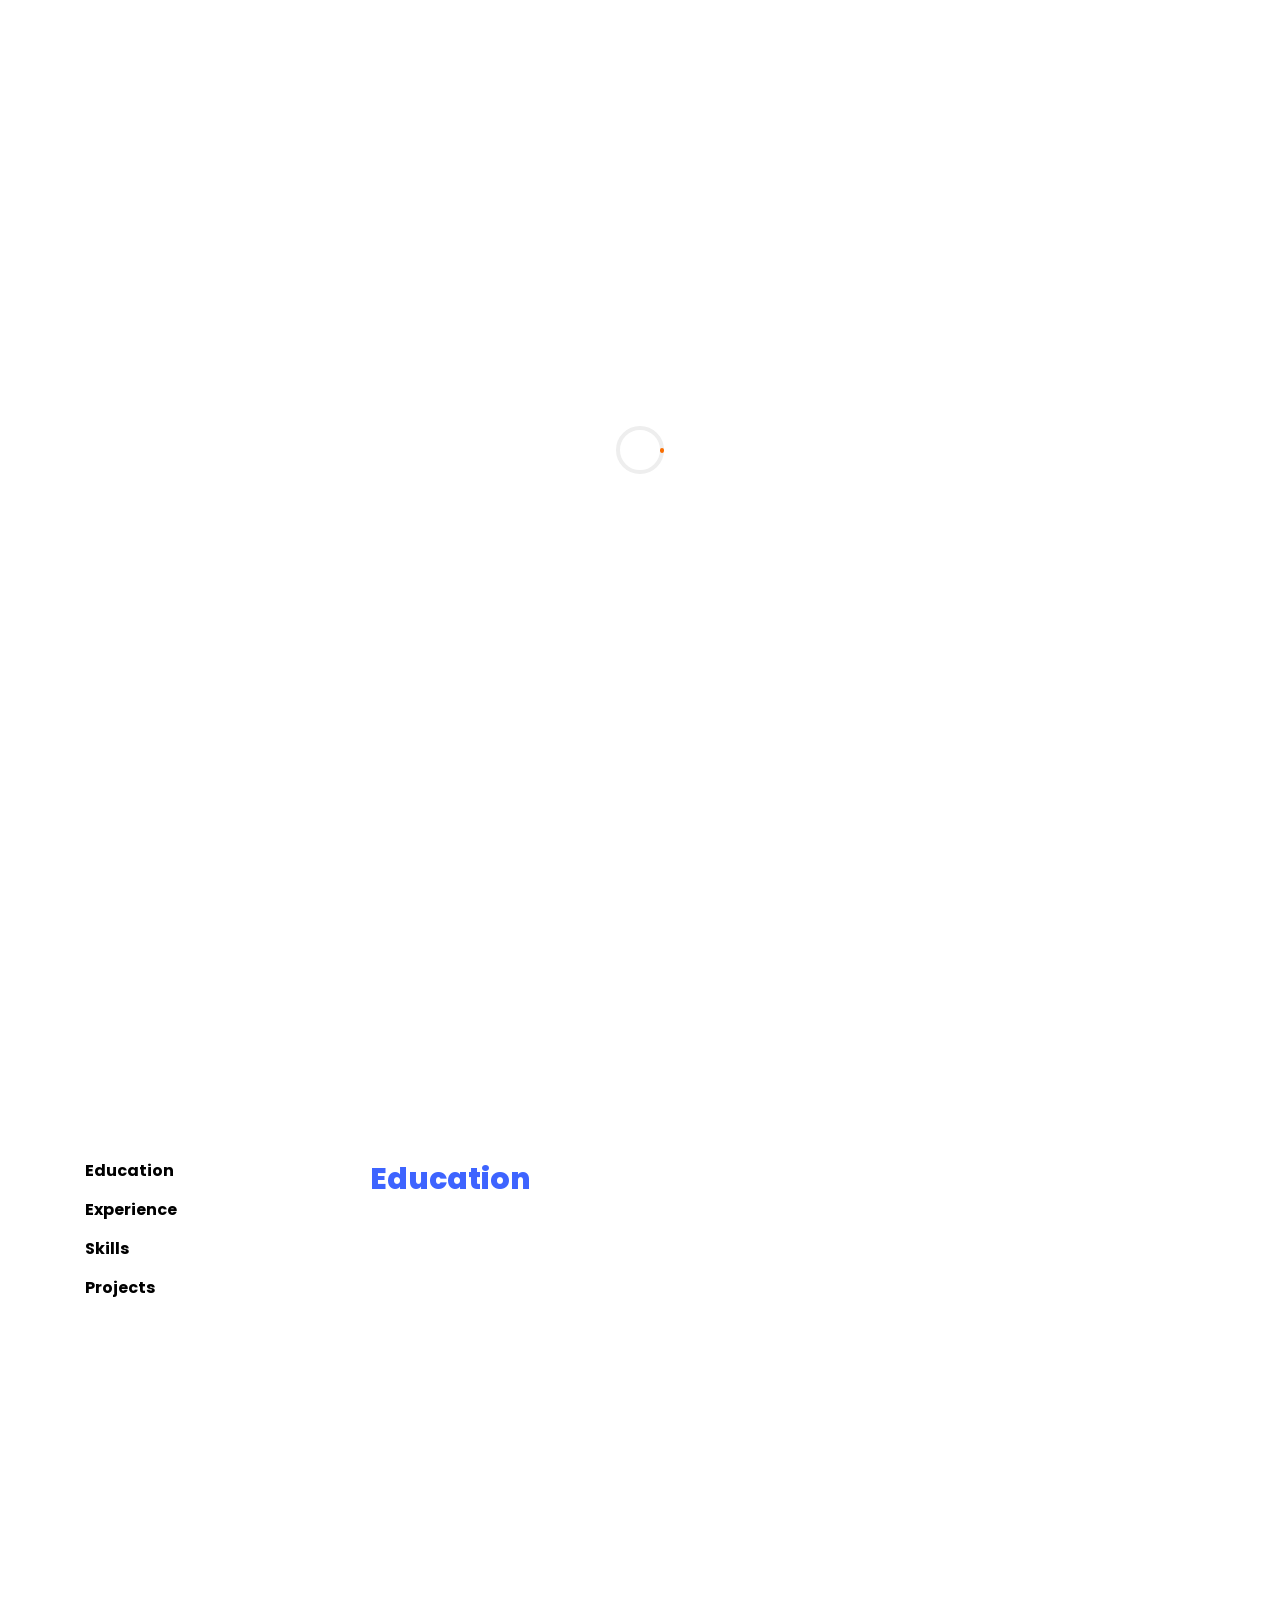
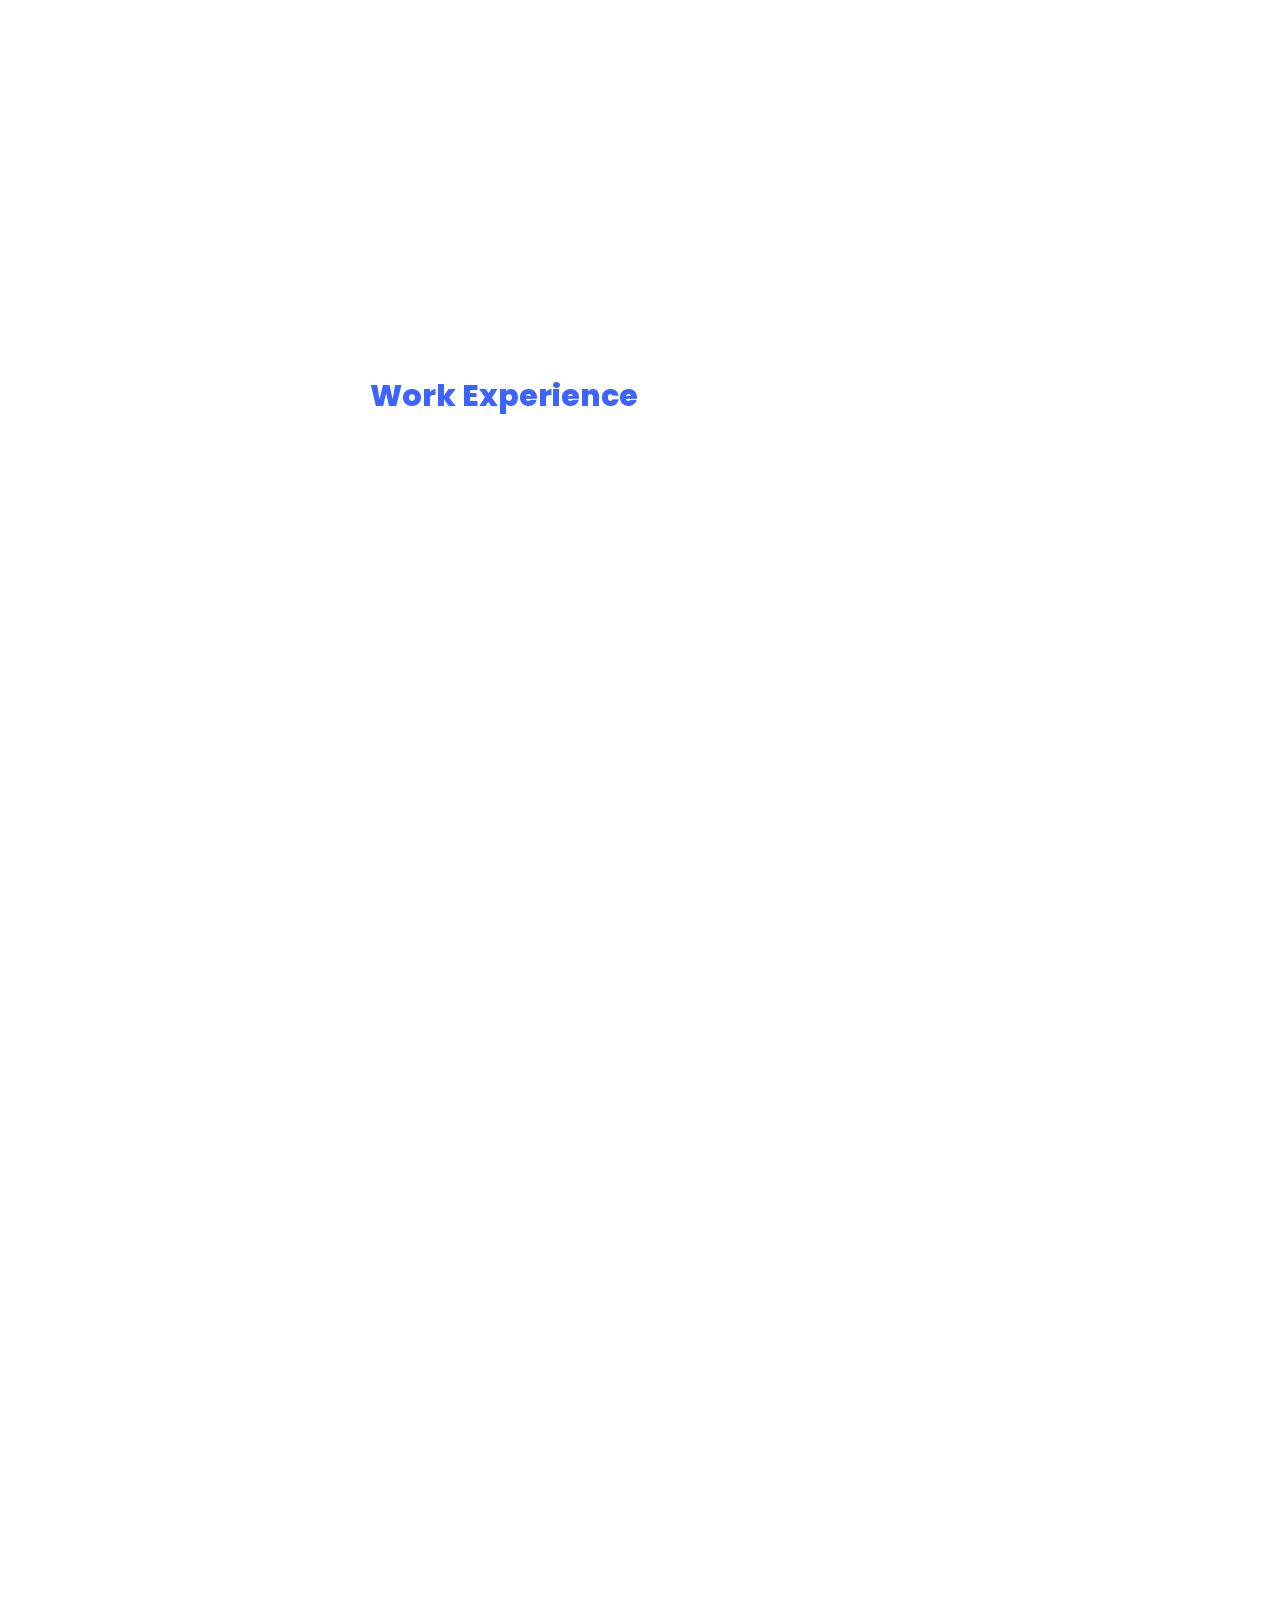
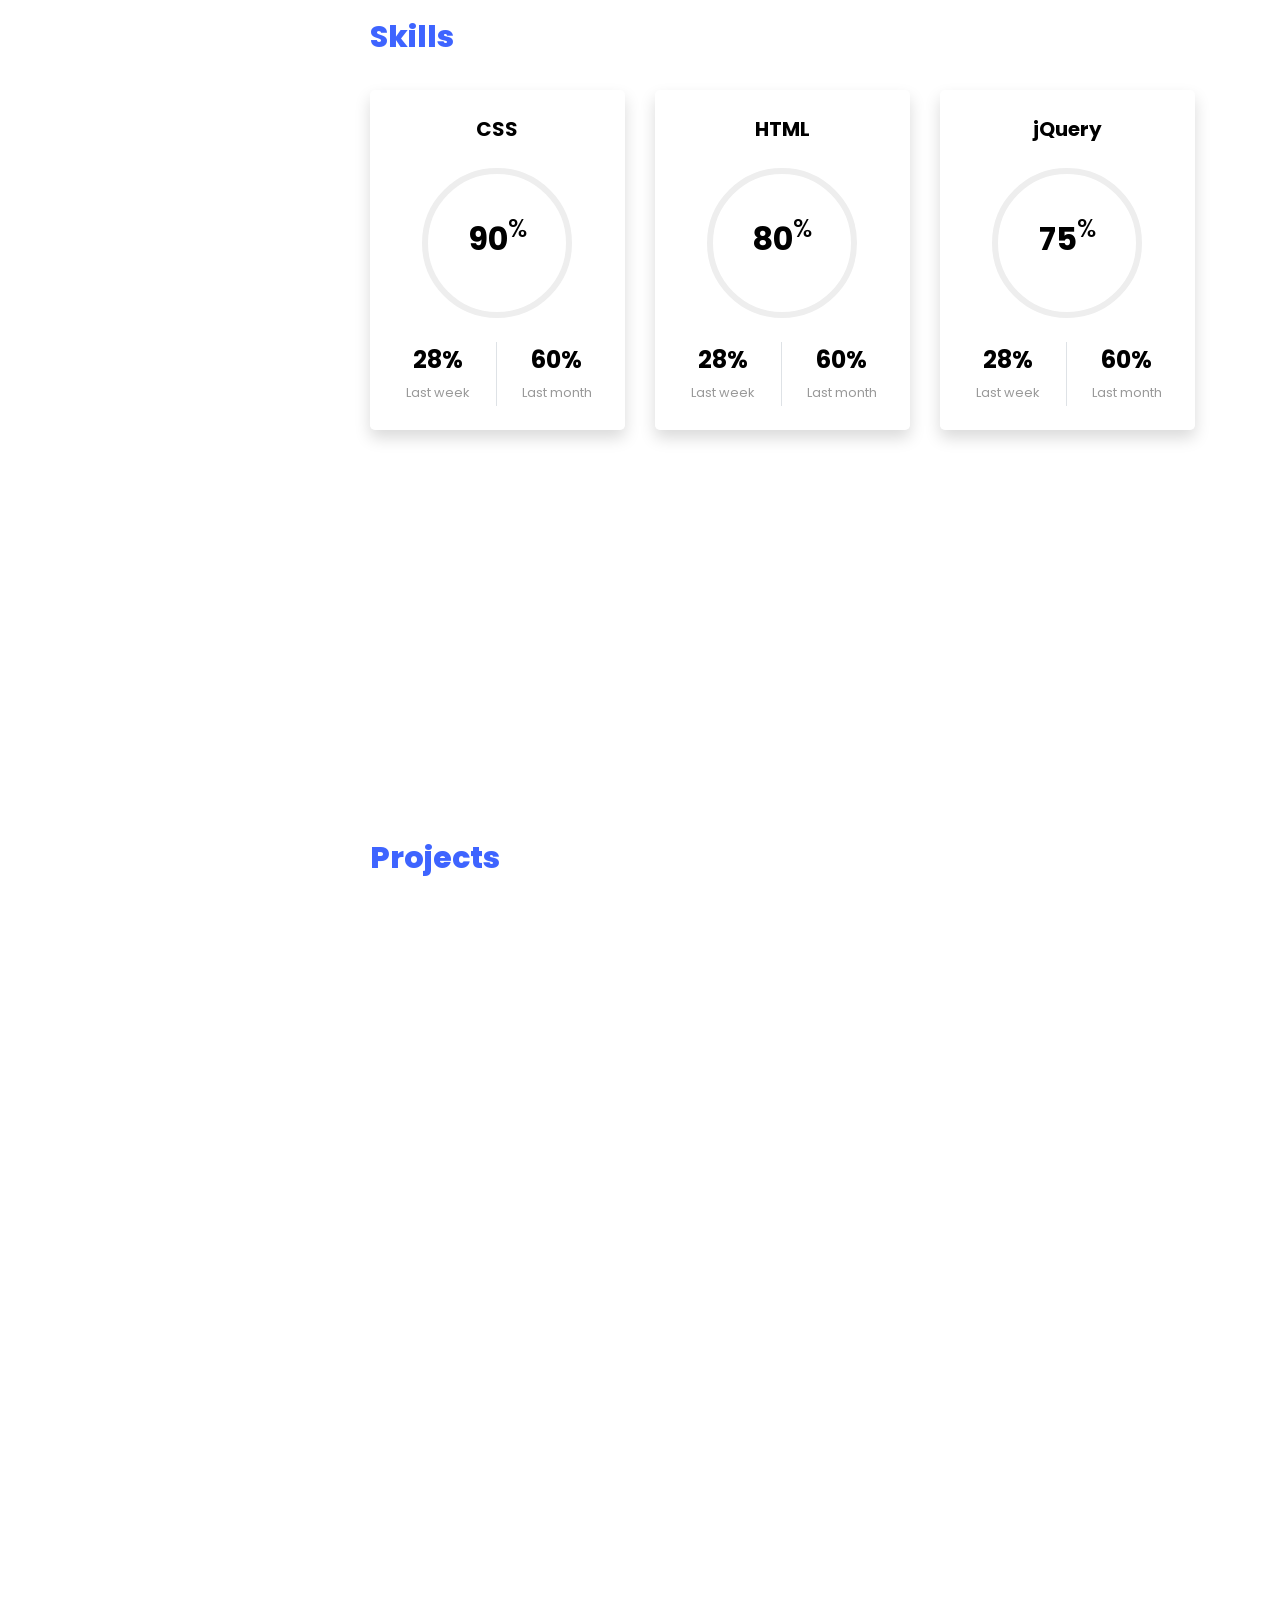
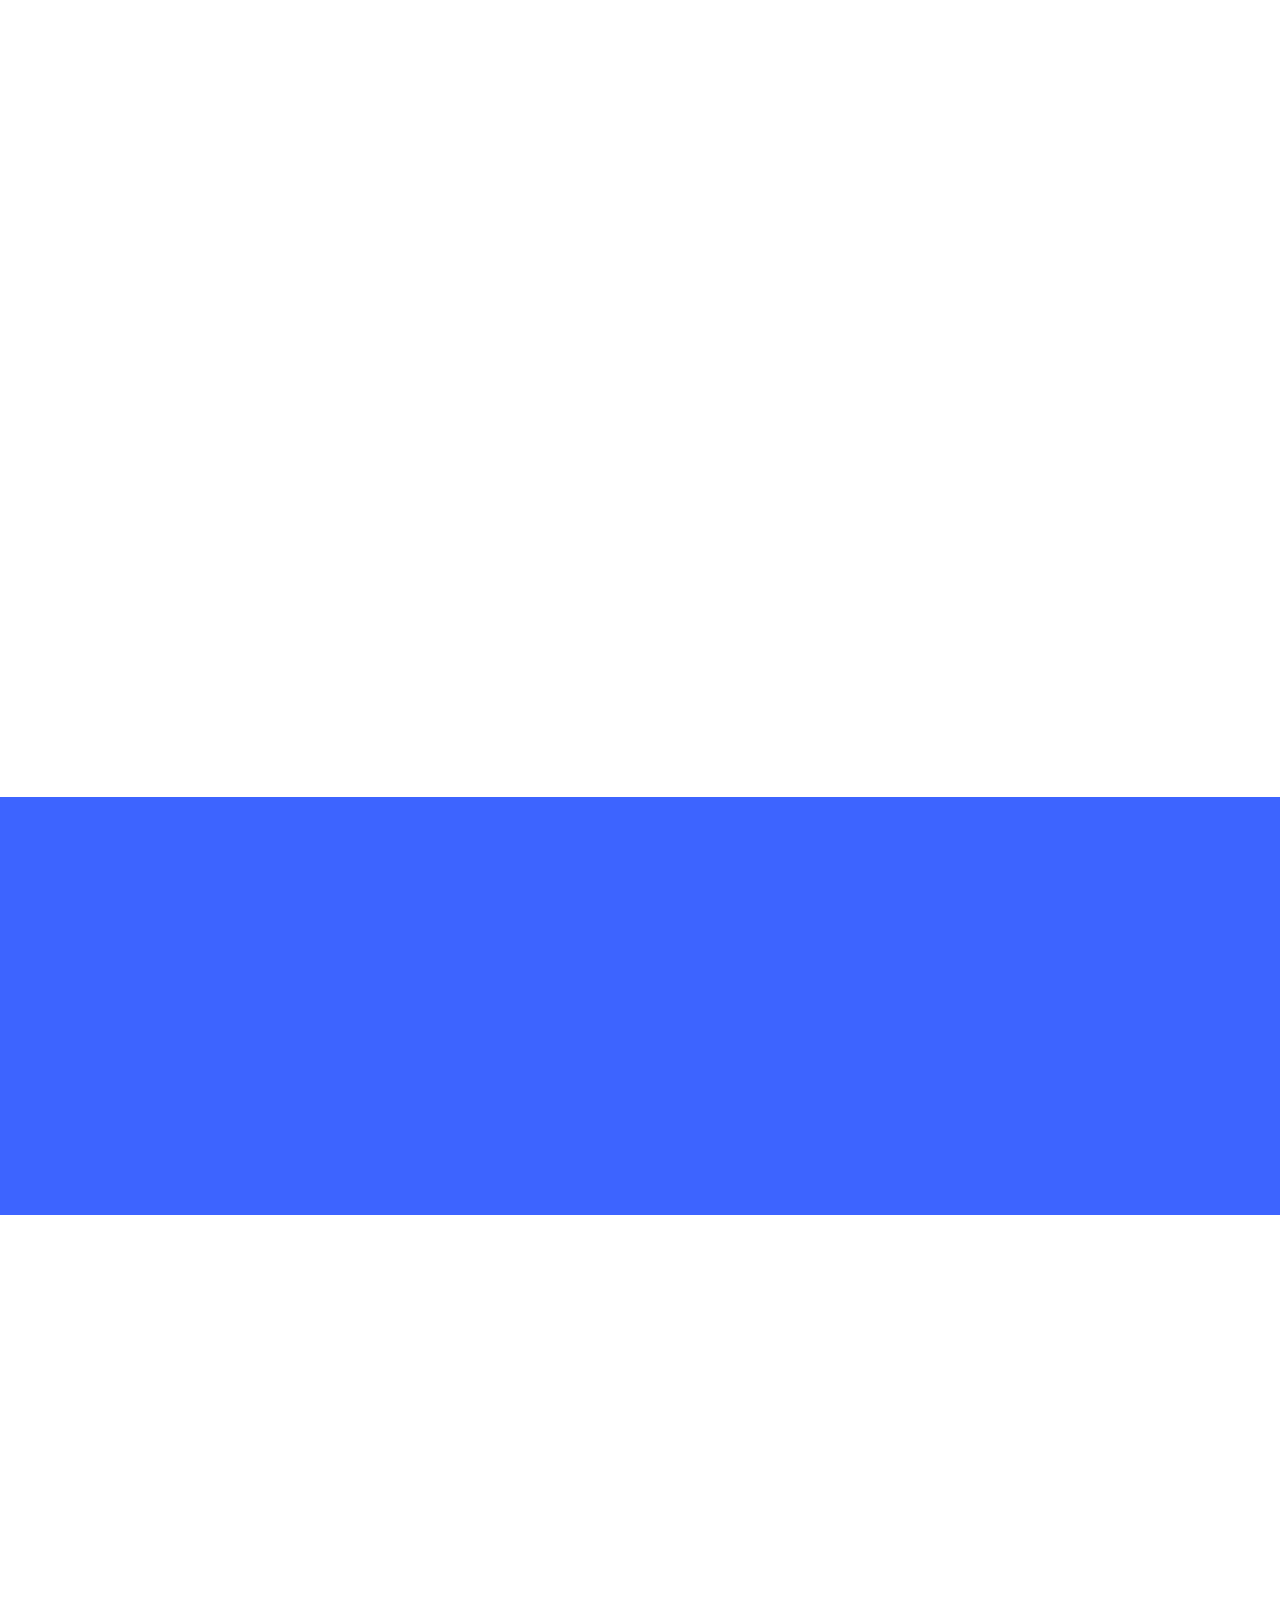
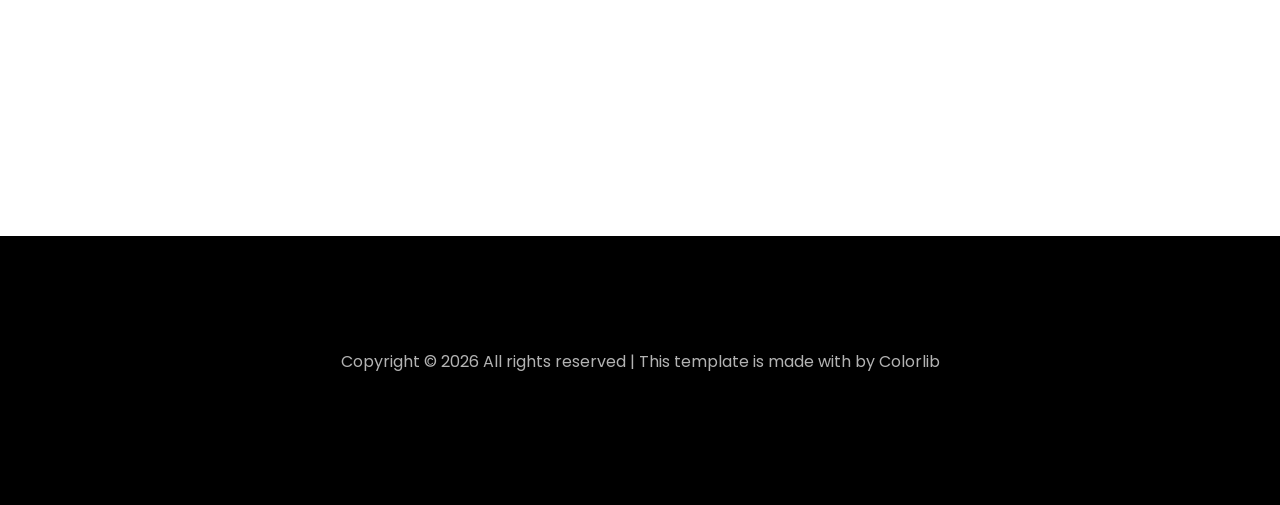
==== index.html @ f136958c "start" ====
<!DOCTYPE html>
<html lang="en">

<head>
	<title>프론트엔드 개발자 구민정</title>
	<meta charset="utf-8">
	<meta name="viewport" content="width=device-width, initial-scale=1, shrink-to-fit=no">

	<link href="https://fonts.googleapis.com/css?family=Poppins:100,200,300,400,500,600,700,800,900" rel="stylesheet">

	<link rel="stylesheet" href="css/open-iconic-bootstrap.min.css">
	<link rel="stylesheet" href="css/animate.css">

	<link rel="stylesheet" href="css/owl.carousel.min.css">
	<link rel="stylesheet" href="css/owl.theme.default.min.css">
	<link rel="stylesheet" href="css/magnific-popup.css">

	<link rel="stylesheet" href="css/aos.css">

	<link rel="stylesheet" href="css/ionicons.min.css">

	<link rel="stylesheet" href="css/flaticon.css">
	<link rel="stylesheet" href="css/icomoon.css">
	<link rel="stylesheet" href="css/style.css">
</head>

<body data-spy="scroll" data-target=".site-navbar-target" data-offset="300">


	<nav class="navbar navbar-expand-lg navbar-dark ftco_navbar ftco-navbar-light site-navbar-target" id="ftco-navbar">
		<div class="container">
			<a class="navbar-brand" href="index.html"><span>K</span>ooMinJeong</a>
			<button class="navbar-toggler js-fh5co-nav-toggle fh5co-nav-toggle" type="button" data-toggle="collapse"
				data-target="#ftco-nav" aria-controls="ftco-nav" aria-expanded="false" aria-label="Toggle navigation">
				<span class="oi oi-menu"></span> Menu
			</button>

			<div class="collapse navbar-collapse" id="ftco-nav">
				<ul class="navbar-nav nav ml-auto">
					<li class="nav-item"><a href="#home-section" class="nav-link"><span>Home</span></a></li>
					<li class="nav-item"><a href="#about-section" class="nav-link"><span>About</span></a></li>
					<li class="nav-item"><a href="#education-section" class="nav-link"><span>Education</span></a></li>
					<li class="nav-item"><a href="#projects-section" class="nav-link"><span>Projects</span></a></li>
					<li class="nav-item"><a href="#side-projects-section" class="nav-link"><span>Side
								Projects</span></a>
					</li>
					<li class="nav-item"><a href="#blog-section" class="nav-link"><span>My Blog</span></a></li>
					<li class="nav-item"><a href="#contact-section" class="nav-link"><span>Contact</span></a></li>
				</ul>
			</div>
		</div>
	</nav>
	<section class="hero-wrap js-fullheight">
		<div class="overlay"></div>
		<div class="container">
			<div class="row no-gutters slider-text js-fullheight justify-content-center align-items-center">
				<div class="col-lg-8 col-md-6 ftco-animate d-flex align-items-center">
					<div class="text text-center">
						<span class="subheading">Hey! I am</span>
						<h1>구민정</h1>
						<h2>I'm a
							<span class="txt-rotate" data-period="500"
								data-rotate='[  "풀스택 개발자", "스타트업 개발자", "6년차"]'></span>
						</h2>
					</div>
				</div>
			</div>
		</div>
		</div>
		<div class="mouse">
			<a href="#" class="mouse-icon">
				<div class="mouse-wheel"><span class="ion-ios-arrow-round-down"></span></div>
			</a>
		</div>
	</section>

	<section class="ftco-about img ftco-section ftco-no-pt ftco-no-pb" id="about-section">
		<div class="container">
			<div class="row d-flex no-gutters">
				<div class="col-md-6 col-lg-6 d-flex">
					<div class="img-about img d-flex align-items-stretch">
						<div class="overlay"></div>
						<div class="img d-flex align-self-stretch align-items-center"
							style="background-image:url(images/about.jpg);">
						</div>
					</div>
				</div>
				<div class="col-md-6 col-lg-6 pl-md-5 py-5">
					<div class="row justify-content-start pb-3">
						<div class="col-md-12 heading-section ftco-animate">
							<h1 class="big">About</h1>
							<h2 class="mb-4">About Me</h2>
							<p>커피와 노트북만 있다면, 언제 어디서나 즐겁게 일하는 6년차 개발자 정쿠입니다. </p>
							<ul class="about-info mt-4 px-md-0 px-2">
								<li class="d-flex"><span>Name:</span> <span>구민정</span></li>
								<li class="d-flex"><span>Address:</span> <span>성남시 분당구 정자동</span></li>
								<li class="d-flex"><span>Email:</span> <span>cookie00421@gmail.com</span></li>
								<li class="d-flex"><span>Phone: </span> <span>+82-10-1234-5678</span></li>
							</ul>
						</div>
					</div>
					<div class="counter-wrap ftco-animate d-flex mt-md-3">
						<div class="text">
							<p class="mb-4">
								<span class="number" data-number="24">0</span>
								<span>Project complete</span>
							</p>
							<p><a target="_blank"
									href="https://drive.google.com/file/d/1uJg0Yun35HWc4YsEKfEX5L6Uyik5MPl_/view?usp=sharing"
									class="btn btn-primary py-3 px-3">이력서 다운받기</a></p>
						</div>
					</div>
				</div>
			</div>
		</div>
	</section>

	<section class="ftco-section ftco-no-pb ftco-counter img" id="section-counter">
		<div class="container-fluid px-md-5">
			<div class="row d-md-flex align-items-center">
				<div class="col-md d-flex justify-content-center counter-wrap ftco-animate">
					<div class="block-18 shadow">
						<div class="text">
							<strong class="number" data-number="365">0</strong>
							<span>코딩한 일수</span>
						</div>
					</div>
				</div>
				<div class="col-md d-flex justify-content-center counter-wrap ftco-animate">
					<div class="block-18 shadow">
						<div class="text">
							<strong class="number" data-number="100">0</strong>
							<span>Complete Projects</span>
						</div>
					</div>
				</div>
				<div class="col-md d-flex justify-content-center counter-wrap ftco-animate">
					<div class="block-18 shadow">
						<div class="text">
							<strong class="number" data-number="100">0</strong>
							<span>Happy Customers</span>
						</div>
					</div>
				</div>
				<div class="col-md d-flex justify-content-center counter-wrap ftco-animate">
					<div class="block-18 shadow">
						<div class="text">
							<strong class="number" data-number="50">0</strong>
							<span>Cups of coffee</span>
						</div>
					</div>
				</div>
			</div>
		</div>
	</section>


	<section class="ftco-section ftco-no-pb goto-here" id="resume-section">
		<div class="container">
			<div class="row">
				<div class="col-md-3">
					<nav id="navi">
						<ul>
							<li><a href="#page-1">Education</a></li>
							<li><a href="#page-2">Experience</a></li>
							<li><a href="#page-3">Skills</a></li>
							<li><a href="#page-4">Projects</a></li>
						</ul>
					</nav>
				</div>
				<div class="col-md-9" id="education-section">
					<div id="page-1" class="page one">
						<h2 class="heading">Education</h2>
						<div class="resume-wrap d-flex ftco-animate">
							<div class="icon d-flex align-items-center justify-content-center">
								<span class="flaticon-ideas"></span>
							</div>
							<div class="text pl-3">
								<span class="date">2010-2015</span>
								<h2>컴퓨터 공학 & 전자 공학 복수 전공</h2>
								<span class="position">Handong Global Univercity</span>
								<p>전산 동아리 활동과 기숙사 생활을 통해, 함께 일하는 밥을 배웠습니다. Computer Science 기초 지식을 4년간 탄탄히 쌓아 빠르고 올바른
									방향으로 성장할 수 있는 개발자가 되었습니다. </p>
							</div>
						</div>
						<div class="resume-wrap d-flex ftco-animate">
							<div class="icon d-flex align-items-center justify-content-center">
								<span class="flaticon-ideas"></span>
							</div>
							<div class="text pl-3">
								<span class="date">2014-2015</span>
								<h2>Computer Processing Systems/Computer Software</h2>
								<span class="position">Cambridge University</span>
								<p>A small river named Duden flows by their place and supplies it with the necessary
									regelialia. It is a paradisematic country, in which roasted parts of sentences fly
									into your mouth.</p>
							</div>
						</div>
						<div class="resume-wrap d-flex ftco-animate">
							<div class="icon d-flex align-items-center justify-content-center">
								<span class="flaticon-ideas"></span>
							</div>
							<div class="text pl-3">
								<span class="date">2014-2015</span>
								<h2>Diploma in Computer</h2>
								<span class="position">Cambridge University</span>
								<p>A small river named Duden flows by their place and supplies it with the necessary
									regelialia. It is a paradisematic country, in which roasted parts of sentences fly
									into your mouth.</p>
							</div>
						</div>
					</div>

					<div id="page-2" class="page two">
						<h2 class="heading">Work Experience</h2>
						<div class="resume-wrap d-flex ftco-animate">
							<div class="icon d-flex align-items-center justify-content-center">
								<span class="flaticon-ideas"></span>
							</div>
							<div class="text pl-3">
								<span class="date">2019.09-2021.04(1년 8개월)</span>
								<h2>Full Stack Developer</h2>
								<span class="position">주식회사 더라피스</span>
								<p>동남아 스파 예약 서비스 Web 개발, 온라인 요가 수업 예약/결제 서비스 개발<br /></p>
								<b class="text-primary">기술 스택</b>
								<p>ReactJS, Next.js,Typescript, Styled-components, AWS S3 static hosting</p>
								<b class="text-primary">주요 업무 </b>
								<div>
									<div> - React + typescript 기반 웹 서비스 개발/운영</div>
									<div> - 디자인 시스템 도입을 위한 UI 컴포넌트 관리용 storybook 도입</div>
									<div> - SEO를 위한 Next.js 도입</div>
									<div> - Serverless 환경을 위한 s3 기반의 static hosting 구축</div>
								</div>
								</p>
							</div>

						</div>
						<div class="resume-wrap d-flex ftco-animate">
							<div class="icon d-flex align-items-center justify-content-center">
								<span class="flaticon-ideas"></span>
							</div>
							<div class="text pl-3">
								<span class="date">2014-2015</span>
								<h2>Web Designer</h2>
								<span class="position">Cambridge University</span>
								<p>A small river named Duden flows by their place and supplies it with the necessary
									regelialia. It is a paradisematic country, in which roasted parts of sentences
									fly
									into your mouth.</p>
							</div>
						</div>
						<div class="resume-wrap d-flex ftco-animate">
							<div class="icon d-flex align-items-center justify-content-center">
								<span class="flaticon-ideas"></span>
							</div>
							<div class="text pl-3">
								<span class="date">2014-2015</span>
								<h2>Web Marketing</h2>
								<span class="position">Cambridge University</span>
								<p>A small river named Duden flows by their place and supplies it with the necessary
									regelialia. It is a paradisematic country, in which roasted parts of sentences
									fly
									into your mouth.</p>
							</div>
						</div>
						<div class="resume-wrap d-flex ftco-animate">
							<div class="icon d-flex align-items-center justify-content-center">
								<span class="flaticon-ideas"></span>
							</div>
							<div class="text pl-3">
								<span class="date">2014-2015</span>
								<h2>Art &amp; Creative Director</h2>
								<span class="position">Side Tech</span>
								<p>A small river named Duden flows by their place and supplies it with the necessary
									regelialia. It is a paradisematic country, in which roasted parts of sentences
									fly
									into your mouth.</p>
							</div>
						</div>
					</div>
					<div id="page-3" class="page three">
						<h2 class="heading">Skills</h2>
						<div class="row progress-circle mb-5">
							<div class="col-lg-4 mb-4">
								<div class="bg-white rounded-lg shadow p-4">
									<h2 class="h5 font-weight-bold text-center mb-4">CSS</h2>

									<!-- Progress bar 1 -->
									<div class="progress mx-auto" data-value='90'>
										<span class="progress-left">
											<span class="progress-bar border-primary"></span>
										</span>
										<span class="progress-right">
											<span class="progress-bar border-primary"></span>
										</span>
										<div
											class="progress-value w-100 h-100 rounded-circle d-flex align-items-center justify-content-center">
											<div class="h2 font-weight-bold">90<sup class="small">%</sup></div>
										</div>
									</div>
									<!-- END -->

									<!-- Demo info -->
									<div class="row text-center mt-4">
										<div class="col-6 border-right">
											<div class="h4 font-weight-bold mb-0">28%</div><span
												class="small text-gray">Last week</span>
										</div>
										<div class="col-6">
											<div class="h4 font-weight-bold mb-0">60%</div><span
												class="small text-gray">Last month</span>
										</div>
									</div>
									<!-- END -->
								</div>
							</div>

							<div class="col-lg-4 mb-4">
								<div class="bg-white rounded-lg shadow p-4">
									<h2 class="h5 font-weight-bold text-center mb-4">HTML</h2>

									<!-- Progress bar 1 -->
									<div class="progress mx-auto" data-value='80'>
										<span class="progress-left">
											<span class="progress-bar border-primary"></span>
										</span>
										<span class="progress-right">
											<span class="progress-bar border-primary"></span>
										</span>
										<div
											class="progress-value w-100 h-100 rounded-circle d-flex align-items-center justify-content-center">
											<div class="h2 font-weight-bold">80<sup class="small">%</sup></div>
										</div>
									</div>
									<!-- END -->

									<!-- Demo info -->
									<div class="row text-center mt-4">
										<div class="col-6 border-right">
											<div class="h4 font-weight-bold mb-0">28%</div><span
												class="small text-gray">Last week</span>
										</div>
										<div class="col-6">
											<div class="h4 font-weight-bold mb-0">60%</div><span
												class="small text-gray">Last month</span>
										</div>
									</div>
									<!-- END -->
								</div>
							</div>

							<div class="col-lg-4 mb-4">
								<div class="bg-white rounded-lg shadow p-4">
									<h2 class="h5 font-weight-bold text-center mb-4">jQuery</h2>

									<!-- Progress bar 1 -->
									<div class="progress mx-auto" data-value='75'>
										<span class="progress-left">
											<span class="progress-bar border-primary"></span>
										</span>
										<span class="progress-right">
											<span class="progress-bar border-primary"></span>
										</span>
										<div
											class="progress-value w-100 h-100 rounded-circle d-flex align-items-center justify-content-center">
											<div class="h2 font-weight-bold">75<sup class="small">%</sup></div>
										</div>
									</div>
									<!-- END -->

									<!-- Demo info -->
									<div class="row text-center mt-4">
										<div class="col-6 border-right">
											<div class="h4 font-weight-bold mb-0">28%</div><span
												class="small text-gray">Last week</span>
										</div>
										<div class="col-6">
											<div class="h4 font-weight-bold mb-0">60%</div><span
												class="small text-gray">Last month</span>
										</div>
									</div>
									<!-- END -->
								</div>
							</div>
						</div>
						<div class="row">
							<div class="col-md-6 animate-box">
								<div class="progress-wrap ftco-animate">
									<h3>React</h3>
									<div class="progress">
										<div class="progress-bar color-1" role="progressbar" aria-valuenow="90"
											aria-valuemin="0" aria-valuemax="100" style="width:90%">
											<span>90%</span>
										</div>
									</div>
								</div>
							</div>
							<div class="col-md-6 animate-box">
								<div class="progress-wrap ftco-animate">
									<h3>jQuery</h3>
									<div class="progress">
										<div class="progress-bar color-2" role="progressbar" aria-valuenow="85"
											aria-valuemin="0" aria-valuemax="100" style="width:85%">
											<span>85%</span>
										</div>
									</div>
								</div>
							</div>
							<div class="col-md-6 animate-box">
								<div class="progress-wrap ftco-animate">
									<h3>HTML5</h3>
									<div class="progress">
										<div class="progress-bar color-3" role="progressbar" aria-valuenow="95"
											aria-valuemin="0" aria-valuemax="100" style="width:95%">
											<span>95%</span>
										</div>
									</div>
								</div>
							</div>
							<div class="col-md-6 animate-box">
								<div class="progress-wrap ftco-animate">
									<h3>CSS3</h3>
									<div class="progress">
										<div class="progress-bar color-4" role="progressbar" aria-valuenow="90"
											aria-valuemin="0" aria-valuemax="100" style="width:90%">
											<span>90%</span>
										</div>
									</div>
								</div>
							</div>
							<div class="col-md-6 animate-box">
								<div class="progress-wrap ftco-animate">
									<h3>WordPress</h3>
									<div class="progress">
										<div class="progress-bar color-5" role="progressbar" aria-valuenow="70"
											aria-valuemin="0" aria-valuemax="100" style="width:70%">
											<span>70%</span>
										</div>
									</div>
								</div>
							</div>
							<div class="col-md-6 animate-box">
								<div class="progress-wrap ftco-animate">
									<h3>SEO</h3>
									<div class="progress">
										<div class="progress-bar color-6" role="progressbar" aria-valuenow="80"
											aria-valuemin="0" aria-valuemax="100" style="width:80%">
											<span>80%</span>
										</div>
									</div>
								</div>
							</div>
						</div>
					</div>
					<div id="page-4" class="page four">
						<h2 id="projects-section" class="heading">Projects</h2>
						<div class="resume-wrap d-flex ftco-animate">
							<div class="icon d-flex align-items-center justify-content-center">
								<span class="flaticon-ideas"></span>
							</div>
							<div class="text pl-3">
								<span class="date">2019.09-2020.08</span>
								<div class="d-flex">
									<h2>웰리스 여행 상품 예약 플랫폼 개발</h2>
									<div>&nbsp;<a class="btn btn-outline-secondary" target="_blank"
											class="btn btn-outline-secondary"
											href="https://github.com/congchu/portfolio-template-2">Github</a>&nbsp;<a
											class="btn btn-outline-secondary" target="_blank"
											href="/images/project_1_screenshot.png">스크린샷</a>&nbsp;<a
											class="btn btn-outline-secondary" target="_blank"
											href="https://www.wellytravel.com/">Link</a>
									</div>
								</div>
								<span class="position">주식회사 더라피스</span>
								<div> <b class="text-dark">기술 스택 : </b>React, Typescript, Next.js, Styled-Component,
									MobX
								</div>
								<div> <b class="text-dark">주요 기능 : </b> 회원 관리 및 SNS 로그인, 상품 리스트 확인, 상품 상세 정보
									확인, 예약 관리, 결제 </div>
								<p> React </p>
							</div>
						</div>
						<div class="resume-wrap d-flex ftco-animate">
							<div class="icon d-flex align-items-center justify-content-center">
								<span class="flaticon-ideas"></span>
							</div>
							<div class="text pl-3">
								<span class="date">2014-2015</span>
								<h2>Top 5 LeaderShip Exellence Winner</h2>
								<span class="position">Cambridge University</span>
								<p>A small river named Duden flows by their place and supplies it with the necessary
									regelialia. It is a paradisematic country, in which roasted parts of sentences
									fly
									into your mouth.</p>
							</div>
						</div>
						<div class="resume-wrap d-flex ftco-animate">
							<div class="icon d-flex align-items-center justify-content-center">
								<span class="flaticon-ideas"></span>
							</div>
							<div class="text pl-3">
								<span class="date">2014-2015</span>
								<h2>Top 4 Web Tester</h2>
								<span class="position">Cambridge University</span>
								<p>A small river named Duden flows by their place and supplies it with the necessary
									regelialia. It is a paradisematic country, in which roasted parts of sentences
									fly
									into your mouth.</p>
							</div>
						</div>
						<div class="resume-wrap d-flex ftco-animate">
							<div class="icon d-flex align-items-center justify-content-center">
								<span class="flaticon-ideas"></span>
							</div>
							<div class="text pl-3">
								<span class="date">2014-2015</span>
								<h2>Art &amp; Creative Director</h2>
								<span class="position">Cambridge University</span>
								<p>A small river named Duden flows by their place and supplies it with the necessary
									regelialia. It is a paradisematic country, in which roasted parts of sentences
									fly
									into your mouth.</p>
							</div>
						</div>
					</div>
				</div>
			</div>
		</div>
	</section>


	<section class="ftco-section ftco-project">
		<div class="container-fluid px-md-0">
			<div class="row no-gutters justify-content-center pb-5">
				<div class="col-md-12 heading-section text-center ftco-animate">
					<h1 class="big big-2">Projects</h1>
					<h2 id="side-projects-section" class="mb-4">Side Projects</h2>
					<p>꾸준히 사이드 프로젝트를 진행하며, 다양한 분야의 기술 스택을 경험해왔습니다.</p>
				</div>
			</div>
			<div class="row no-gutters">
				<div class="col-md-4">
					<div class="project img ftco-animate d-flex justify-content-center align-items-center"
						style="background-image: url(images/side-project-1.png);">
						<div class="overlay"></div>
						<div class="text text-center p-4">
							<h3><a target="_blank" href="https://qpi.kr/"> QPI - 소개팅 서비스 소개 페이지 개발</a></h3>
							<span>UI/UX 디자인부터 웹 호스팅까지 전체 영역을 담당하였습니다.</span>
						</div>
					</div>
				</div>
				<div class="col-md-4">
					<div class="project img ftco-animate d-flex justify-content-center align-items-center"
						style="background-image: url(images/work-2.jpg);">
						<div class="overlay"></div>
						<div class="text text-center p-4">
							<h3><a href="#">Branding &amp; Illustration Design</a></h3>
							<span>Web Design</span>
						</div>
					</div>
				</div>

				<div class="col-md-4">
					<div class="project img ftco-animate d-flex justify-content-center align-items-center"
						style="background-image: url(images/work-3.jpg);">
						<div class="overlay"></div>
						<div class="text text-center p-4">
							<h3><a href="#">Branding &amp; Illustration Design</a></h3>
							<span>Web Design</span>
						</div>
					</div>
				</div>
				<div class="col-md-4">
					<div class="project img ftco-animate d-flex justify-content-center align-items-center"
						style="background-image: url(images/work-4.jpg);">
						<div class="overlay"></div>
						<div class="text text-center p-4">
							<h3><a href="#">Branding &amp; Illustration Design</a></h3>
							<span>Web Design</span>
						</div>
					</div>
				</div>
				<div class="col-md-4">
					<div class="project img ftco-animate d-flex justify-content-center align-items-center"
						style="background-image: url(images/work-5.jpg);">
						<div class="overlay"></div>
						<div class="text text-center p-4">
							<h3><a href="#">Branding &amp; Illustration Design</a></h3>
							<span>Web Design</span>
						</div>
					</div>
				</div>
				<div class="col-md-4">
					<div class="project img ftco-animate d-flex justify-content-center align-items-center"
						style="background-image: url(images/work-6.jpg);">
						<div class="overlay"></div>
						<div class="text text-center p-4">
							<h3><a href="#">Branding &amp; Illustration Design</a></h3>
							<span>Web Design</span>
						</div>
					</div>
				</div>
			</div>
		</div>
	</section>

	<section class="ftco-section" id="blog-section">
		<div class="container">
			<div class="row justify-content-center mb-5 pb-5">
				<div class="col-md-7 heading-section text-center ftco-animate">
					<h1 class="big big-2">Blog</h1>
					<h2 class="mb-4">My Blog</h2>
					<p>Far far away, behind the word mountains, far from the countries Vokalia and Consonantia</p>
				</div>
			</div>
			<div class="row d-flex">
				<div class="col-md-4 d-flex ftco-animate">
					<div class="blog-entry justify-content-end">
						<a href="single.html" class="block-20" style="background-image: url('images/image_1.jpg');">
						</a>
						<div class="text mt-3 float-right d-block">
							<h3 class="heading"><a href="single.html">Why Lead Generation is Key for Business Growth</a>
							</h3>
							<div class="d-flex align-items-center mb-3 meta">
								<p class="mb-0">
									<span class="mr-2">Sept. 12, 2019</span>
									<a href="#" class="mr-2">Admin</a>
									<a href="#" class="meta-chat"><span class="icon-chat"></span> 3</a>
								</p>
							</div>
							<p>A small river named Duden flows by their place and supplies it with the necessary
								regelialia.</p>
						</div>
					</div>
				</div>
				<div class="col-md-4 d-flex ftco-animate">
					<div class="blog-entry justify-content-end">
						<a href="single.html" class="block-20" style="background-image: url('images/image_2.jpg');">
						</a>
						<div class="text mt-3 float-right d-block">
							<h3 class="heading"><a href="single.html">Why Lead Generation is Key for Business Growth</a>
							</h3>
							<div class="d-flex align-items-center mb-3 meta">
								<p class="mb-0">
									<span class="mr-2">Sept. 12, 2019</span>
									<a href="#" class="mr-2">Admin</a>
									<a href="#" class="meta-chat"><span class="icon-chat"></span> 3</a>
								</p>
							</div>
							<p>A small river named Duden flows by their place and supplies it with the necessary
								regelialia.</p>
						</div>
					</div>
				</div>
				<div class="col-md-4 d-flex ftco-animate">
					<div class="blog-entry">
						<a href="single.html" class="block-20" style="background-image: url('images/image_3.jpg');">
						</a>
						<div class="text mt-3 float-right d-block">
							<h3 class="heading"><a href="single.html">Why Lead Generation is Key for Business Growth</a>
							</h3>
							<div class="d-flex align-items-center mb-3 meta">
								<p class="mb-0">
									<span class="mr-2">Sept. 12, 2019</span>
									<a href="#" class="mr-2">Admin</a>
									<a href="#" class="meta-chat"><span class="icon-chat"></span> 3</a>
								</p>
							</div>
							<p>A small river named Duden flows by their place and supplies it with the necessary
								regelialia.</p>
						</div>
					</div>
				</div>
			</div>
		</div>
	</section>

	<section class="ftco-section ftco-hireme img" style="background-image: url(images/bg_1.jpg)">
		<div class="overlay"></div>
		<div class="container">
			<div class="row justify-content-center">
				<div class="col-md-7 ftco-animate text-center">
					<h2>함께할 <span>회사를 찾는 중</span> 입니다.</h2>
					<p>A small river named Duden flows by their place and supplies it with the necessary regelialia.</p>
					<p class="mb-0"><a href="#" class="btn btn-primary py-3 px-5">연락주세요.</a></p>
				</div>
			</div>
		</div>
	</section>

	<section class="ftco-section contact-section ftco-no-pb" id="contact-section">
		<div class="container">
			<div class="row justify-content-center mb-5 pb-3">
				<div class="col-md-7 heading-section text-center ftco-animate">
					<h1 class="big big-2">Contact</h1>
					<h2 class="mb-4">Contact Me</h2>
					<p>회사와 함께 성장하는 개발자가 되겠습니다. 연락주세요.</p>
				</div>
			</div>

			<div class="row d-flex contact-info mb-5">
				<div class="col-md-6 col-lg-3 d-flex ftco-animate">
					<div class="align-self-stretch box text-center p-4 shadow">
						<div class="icon d-flex align-items-center justify-content-center">
							<span class="icon-map-signs"></span>
						</div>
						<div>
							<h3 class="mb-4">Address</h3>
							<p>성남시 분당구 정자동</p>
						</div>
					</div>
				</div>
				<div class="col-md-6 col-lg-3 d-flex ftco-animate">
					<div class="align-self-stretch box text-center p-4 shadow">
						<div class="icon d-flex align-items-center justify-content-center">
							<span class="icon-phone2"></span>
						</div>
						<div>
							<h3 class="mb-4">Contact Number</h3>
							<p><a href="tel://1234567920">+ 010 4277 1234</a></p>
						</div>
					</div>
				</div>
				<div class="col-md-6 col-lg-3 d-flex ftco-animate">
					<div class="align-self-stretch box text-center p-4 shadow">
						<div class="icon d-flex align-items-center justify-content-center">
							<span class="icon-paper-plane"></span>
						</div>
						<div>
							<h3 class="mb-4">Email Address</h3>
							<p><a href="mailto:info@yoursite.com">cookie00421@gmail.com</a></p>
						</div>
					</div>
				</div>
				<div class="col-md-6 col-lg-3 d-flex ftco-animate">
					<div class="align-self-stretch box text-center p-4 shadow">
						<div class="icon d-flex align-items-center justify-content-center">
							<span class="icon-globe"></span>
						</div>
						<div>
							<h3 class="mb-4">Website</h3>
							<p><a href="#">yoursite.com</a></p>
						</div>
					</div>
				</div>
			</div>

		</div>
	</section>


	<footer class="ftco-footer ftco-section">
		<div class="container">

			<div class="row">
				<div class="col-md-12 text-center">
					<p>
						<!-- Link back to Colorlib can't be removed. Template is licensed under CC BY 3.0. -->
						Copyright &copy;
						<script>document.write(new Date().getFullYear());</script> All rights reserved | This template
						is made with <i class="icon-heart color-danger" aria-hidden="true"></i> by <a
							href="https://colorlib.com" target="_blank">Colorlib</a>
						<!-- Link back to Colorlib can't be removed. Template is licensed under CC BY 3.0. -->
					</p>
				</div>
			</div>
		</div>
	</footer>



	<!-- loader -->
	<div id="ftco-loader" class="show fullscreen"><svg class="circular" width="48px" height="48px">
			<circle class="path-bg" cx="24" cy="24" r="22" fill="none" stroke-width="4" stroke="#eeeeee" />
			<circle class="path" cx="24" cy="24" r="22" fill="none" stroke-width="4" stroke-miterlimit="10"
				stroke="#F96D00" />
		</svg></div>


	<script src="js/jquery.min.js"></script>
	<script src="js/jquery-migrate-3.0.1.min.js"></script>
	<script src="js/popper.min.js"></script>
	<script src="js/bootstrap.min.js"></script>
	<script src="js/jquery.easing.1.3.js"></script>
	<script src="js/jquery.waypoints.min.js"></script>
	<script src="js/jquery.stellar.min.js"></script>
	<script src="js/owl.carousel.min.js"></script>
	<script src="js/jquery.magnific-popup.min.js"></script>
	<script src="js/aos.js"></script>
	<script src="js/jquery.animateNumber.min.js"></script>
	<script src="js/scrollax.min.js"></script>

	<script src="js/main.js"></script>

</body>

</html>
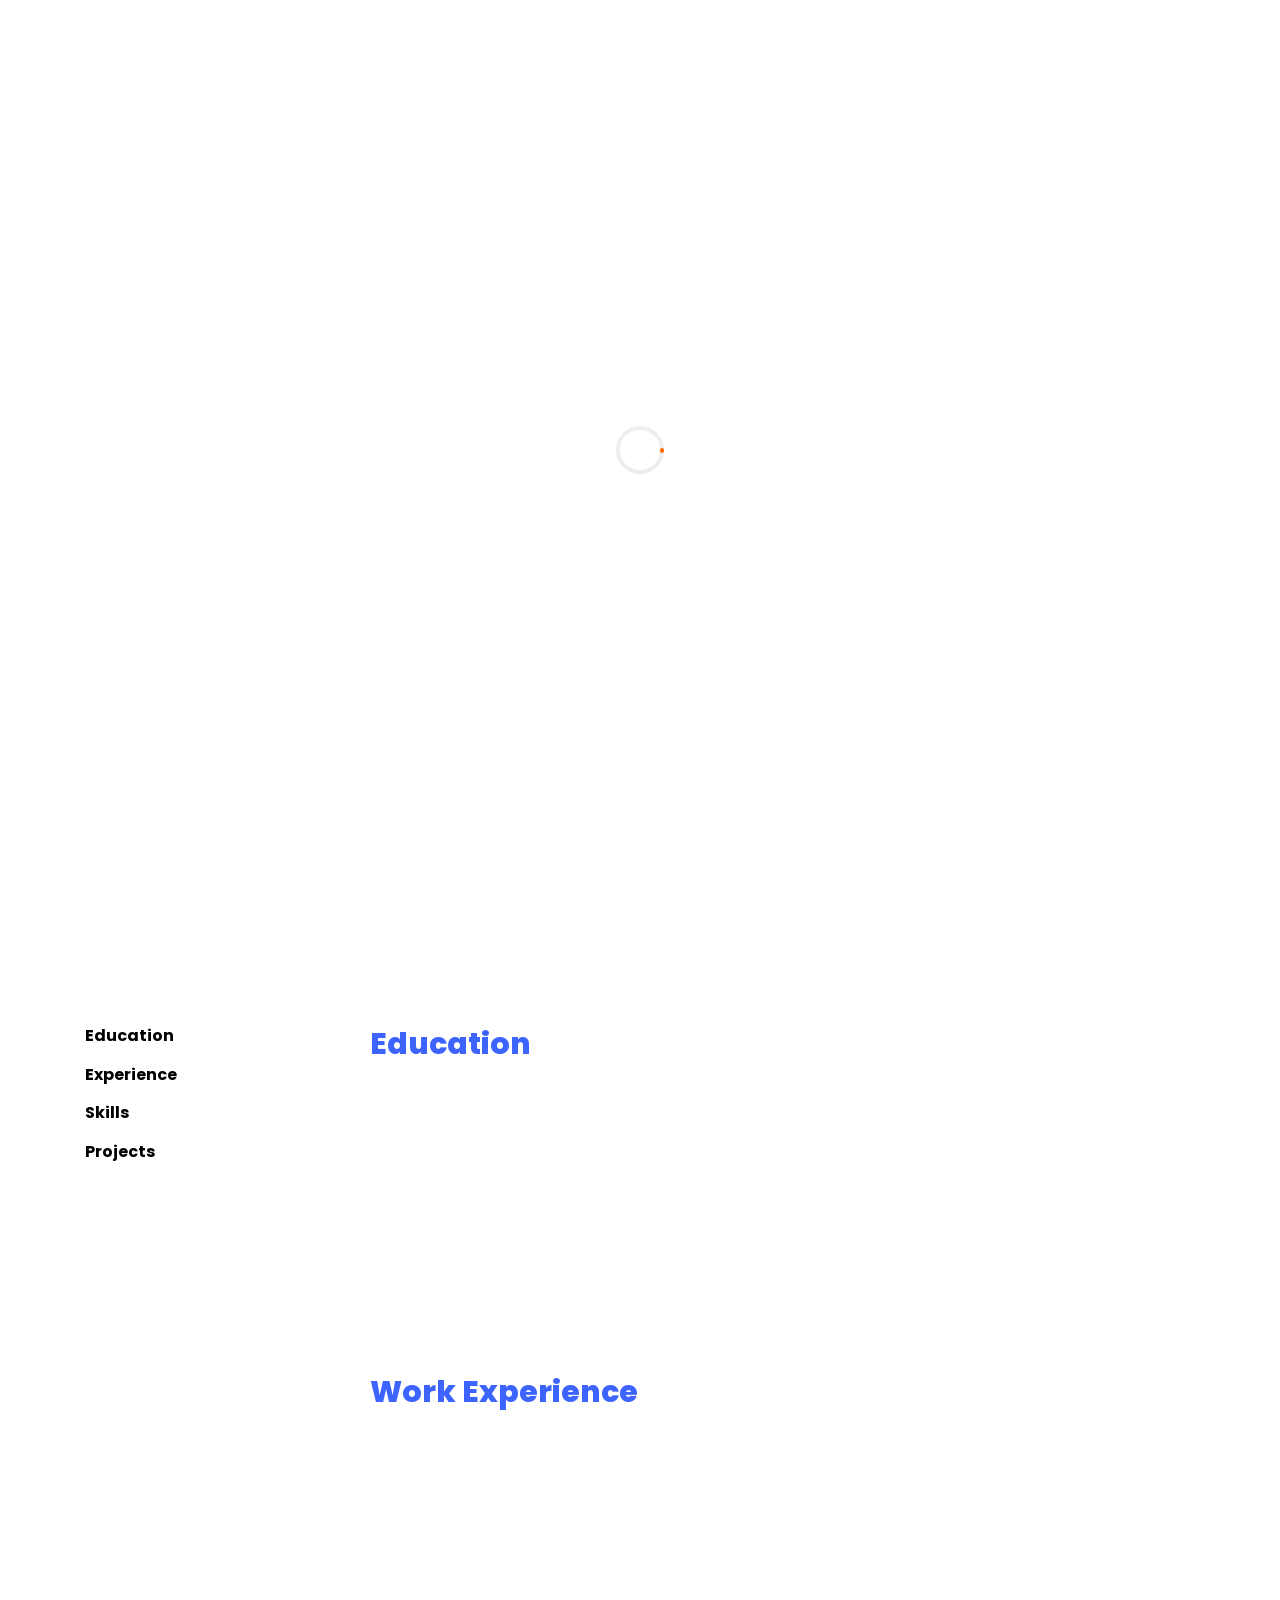
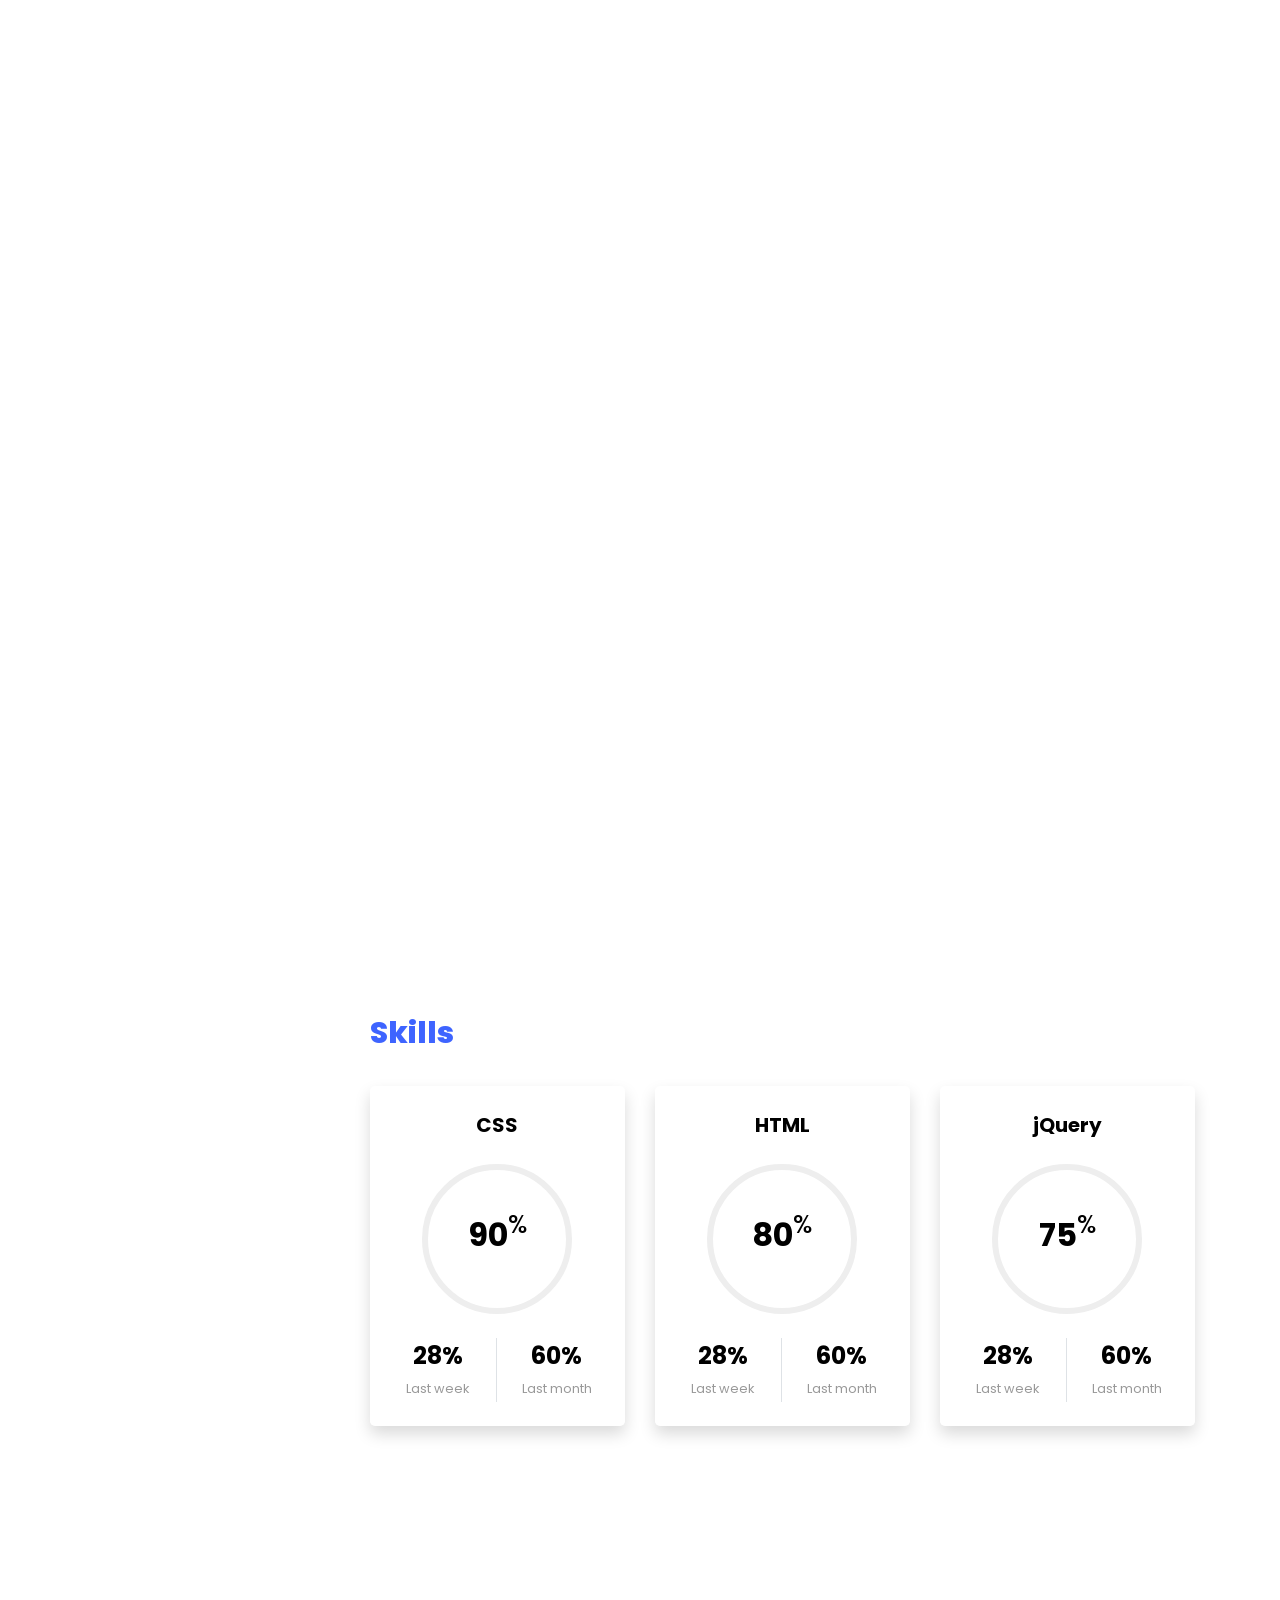
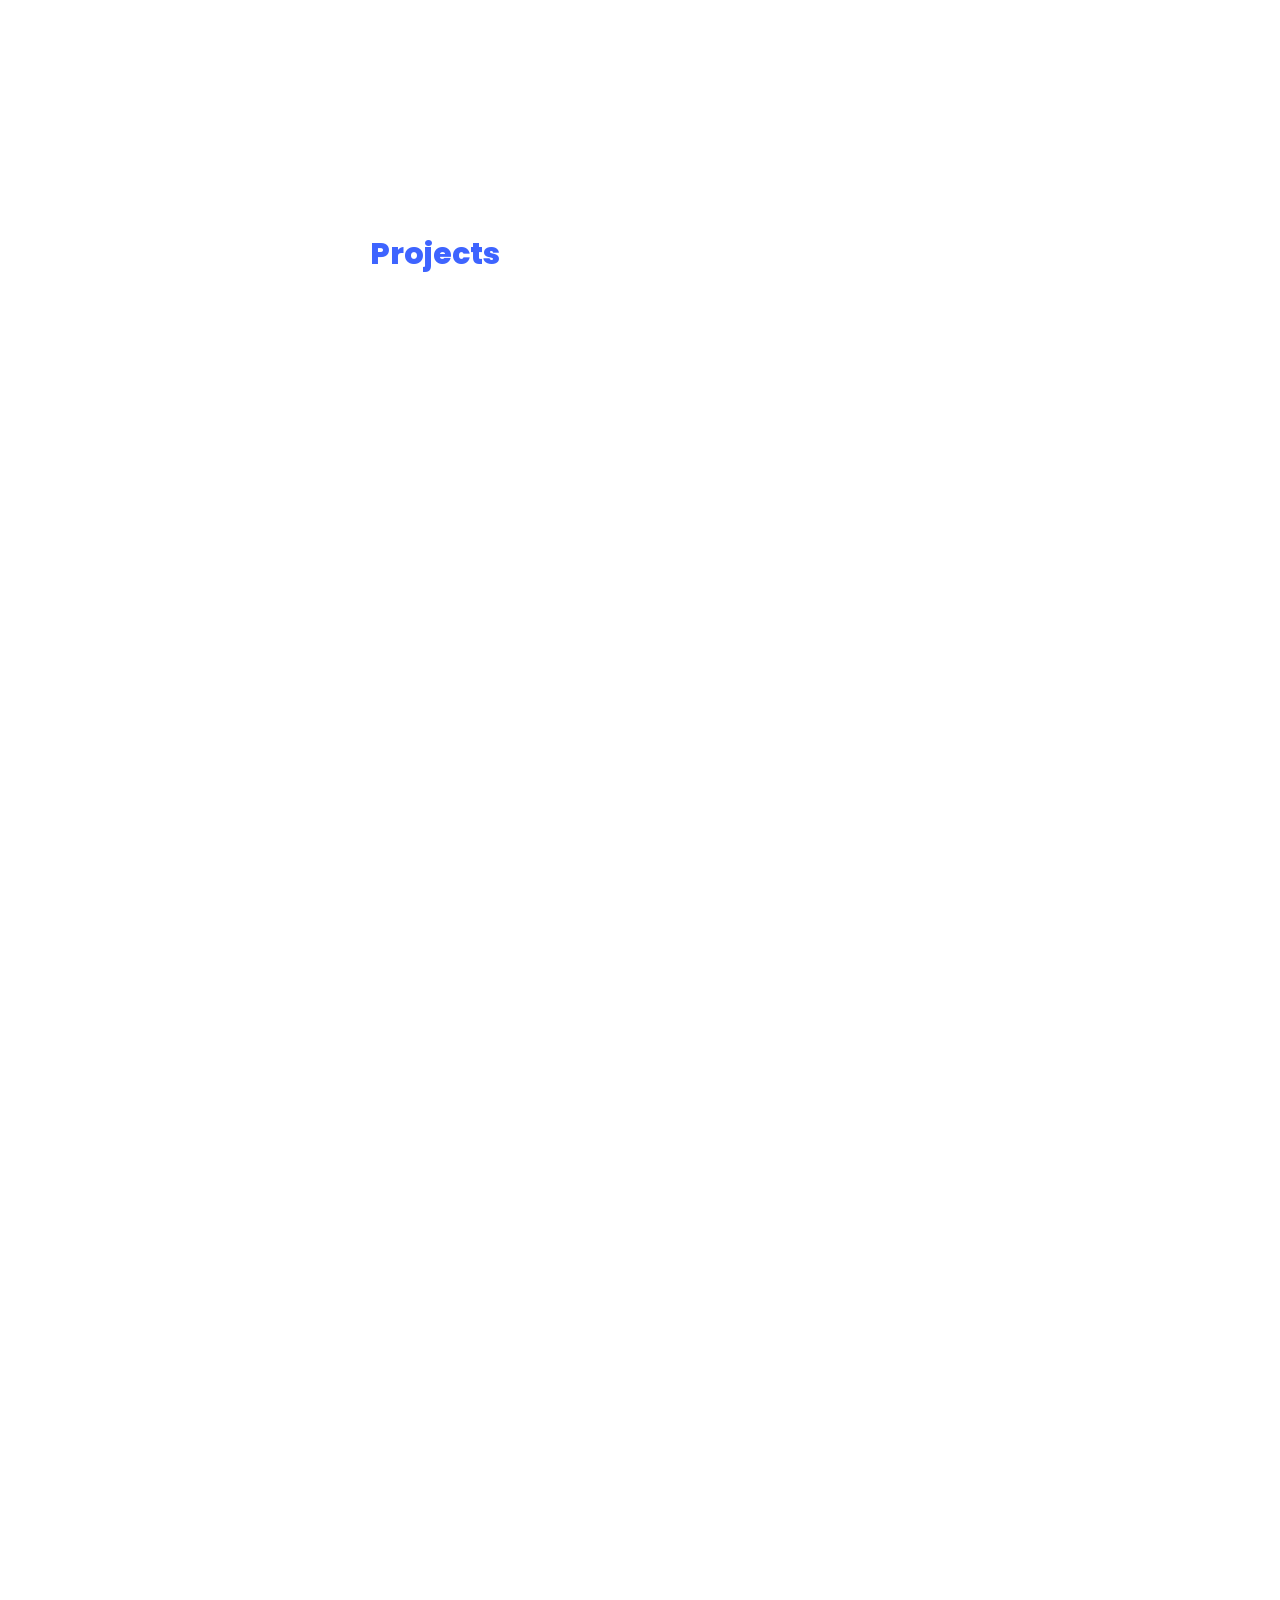
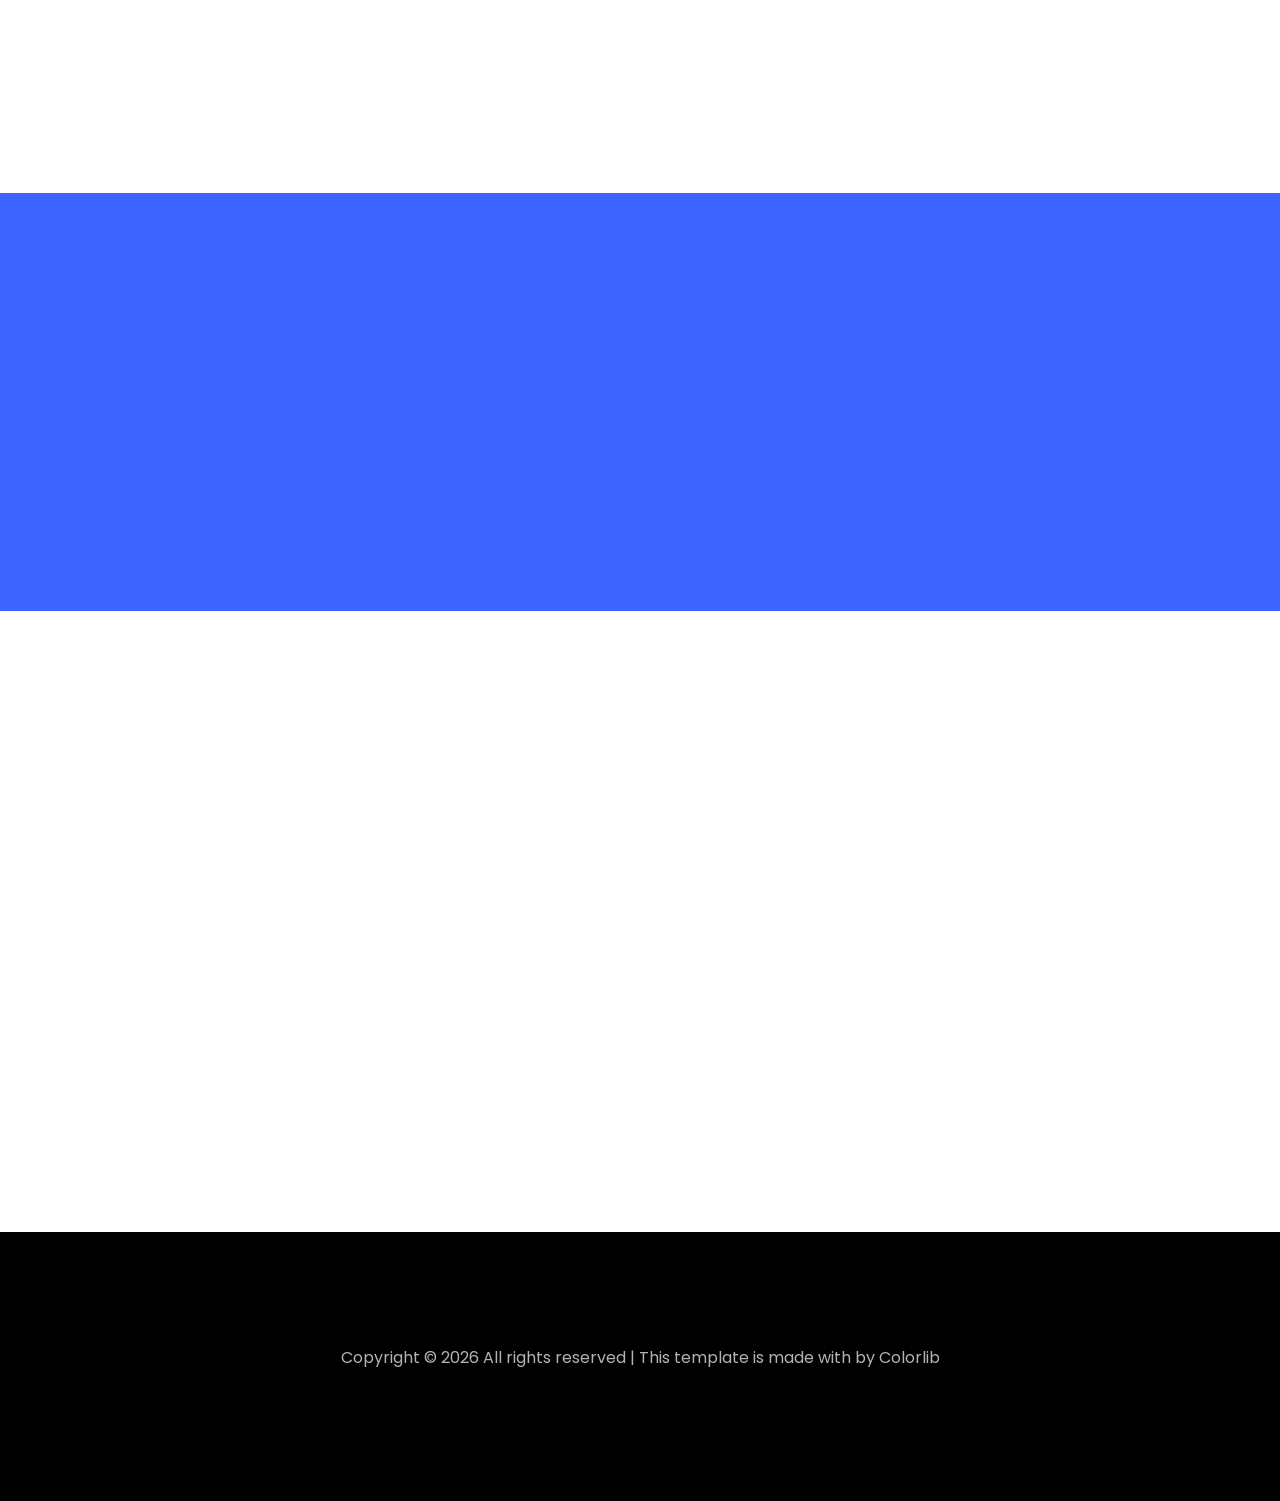
==== commit 7f34871f: "start" ====
--- a/index.html
+++ b/index.html
@@ -2,7 +2,7 @@
 <html lang="en">
 
 <head>
-	<title>프론트엔드 개발자 구민정</title>
+	<title>데이터 분석가 장이준</title>
 	<meta charset="utf-8">
 	<meta name="viewport" content="width=device-width, initial-scale=1, shrink-to-fit=no">
 
@@ -29,7 +29,7 @@
 
 	<nav class="navbar navbar-expand-lg navbar-dark ftco_navbar ftco-navbar-light site-navbar-target" id="ftco-navbar">
 		<div class="container">
-			<a class="navbar-brand" href="index.html"><span>K</span>ooMinJeong</a>
+			<a class="navbar-brand" href="index.html"><span>J</span>angIJun</a>
 			<button class="navbar-toggler js-fh5co-nav-toggle fh5co-nav-toggle" type="button" data-toggle="collapse"
 				data-target="#ftco-nav" aria-controls="ftco-nav" aria-expanded="false" aria-label="Toggle navigation">
 				<span class="oi oi-menu"></span> Menu
@@ -38,13 +38,10 @@
 			<div class="collapse navbar-collapse" id="ftco-nav">
 				<ul class="navbar-nav nav ml-auto">
 					<li class="nav-item"><a href="#home-section" class="nav-link"><span>Home</span></a></li>
-					<li class="nav-item"><a href="#about-section" class="nav-link"><span>About</span></a></li>
+					<li class="nav-item"><a href="#about-section" class="nav-link"><span>Intro & Skills</span></a></li> 
 					<li class="nav-item"><a href="#education-section" class="nav-link"><span>Education</span></a></li>
+					<li class="nav-item"><a href="#achievement-section" class="nav-link"><span>Achievement & Certification</span></a></li>
 					<li class="nav-item"><a href="#projects-section" class="nav-link"><span>Projects</span></a></li>
-					<li class="nav-item"><a href="#side-projects-section" class="nav-link"><span>Side
-								Projects</span></a>
-					</li>
-					<li class="nav-item"><a href="#blog-section" class="nav-link"><span>My Blog</span></a></li>
 					<li class="nav-item"><a href="#contact-section" class="nav-link"><span>Contact</span></a></li>
 				</ul>
 			</div>
@@ -57,10 +54,10 @@
 				<div class="col-lg-8 col-md-6 ftco-animate d-flex align-items-center">
 					<div class="text text-center">
 						<span class="subheading">Hey! I am</span>
-						<h1>구민정</h1>
+						<h1>장이준</h1>
 						<h2>I'm a
 							<span class="txt-rotate" data-period="500"
-								data-rotate='[  "풀스택 개발자", "스타트업 개발자", "6년차"]'></span>
+								data-rotate='[  "데이터 분석가", "주니어 개발자"]'></span>
 						</h2>
 					</div>
 				</div>
@@ -90,24 +87,20 @@
 						<div class="col-md-12 heading-section ftco-animate">
 							<h1 class="big">About</h1>
 							<h2 class="mb-4">About Me</h2>
-							<p>커피와 노트북만 있다면, 언제 어디서나 즐겁게 일하는 6년차 개발자 정쿠입니다. </p>
+							<p>데이터로 세상을 읽어내는, 주니어 데이터 분석가 장이준입니다.</p>
 							<ul class="about-info mt-4 px-md-0 px-2">
-								<li class="d-flex"><span>Name:</span> <span>구민정</span></li>
-								<li class="d-flex"><span>Address:</span> <span>성남시 분당구 정자동</span></li>
-								<li class="d-flex"><span>Email:</span> <span>cookie00421@gmail.com</span></li>
-								<li class="d-flex"><span>Phone: </span> <span>+82-10-1234-5678</span></li>
+								<li class="d-flex"><span>Name:</span> <span>장이준</span></li>
+								<li class="d-flex"><span>Email:</span> <span>jangij0824@gmail.com</span></li>
+								<li class="d-flex"><span>Skills:</span> <span>Python, R, PyTorch, Tensorflow, C, etc</span></li>
 							</ul>
 						</div>
 					</div>
 					<div class="counter-wrap ftco-animate d-flex mt-md-3">
 						<div class="text">
 							<p class="mb-4">
-								<span class="number" data-number="24">0</span>
+								<span class="number" data-number="6">0</span>
 								<span>Project complete</span>
 							</p>
-							<p><a target="_blank"
-									href="https://drive.google.com/file/d/1uJg0Yun35HWc4YsEKfEX5L6Uyik5MPl_/view?usp=sharing"
-									class="btn btn-primary py-3 px-3">이력서 다운받기</a></p>
 						</div>
 					</div>
 				</div>
@@ -122,7 +115,15 @@
 					<div class="block-18 shadow">
 						<div class="text">
 							<strong class="number" data-number="365">0</strong>
-							<span>코딩한 일수</span>
+							<span>노트북 켜놓은 일수</span>
+						</div>
+					</div>
+				</div>
+				<div class="col-md d-flex justify-content-center counter-wrap ftco-animate">
+					<div class="block-18 shadow">
+						<div class="text">
+							<strong class="number" data-number="100%">0</strong>
+							<span>놀고싶은 마음</span>
 						</div>
 					</div>
 				</div>
@@ -130,15 +131,7 @@
 					<div class="block-18 shadow">
 						<div class="text">
 							<strong class="number" data-number="100">0</strong>
-							<span>Complete Projects</span>
-						</div>
-					</div>
-				</div>
-				<div class="col-md d-flex justify-content-center counter-wrap ftco-animate">
-					<div class="block-18 shadow">
-						<div class="text">
-							<strong class="number" data-number="100">0</strong>
-							<span>Happy Customers</span>
+							<span>종강을 기다리는 마음</span>
 						</div>
 					</div>
 				</div>
@@ -146,7 +139,7 @@
 					<div class="block-18 shadow">
 						<div class="text">
 							<strong class="number" data-number="50">0</strong>
-							<span>Cups of coffee</span>
+							<span>종강종강</span>
 						</div>
 					</div>
 				</div>
@@ -176,37 +169,10 @@
 								<span class="flaticon-ideas"></span>
 							</div>
 							<div class="text pl-3">
-								<span class="date">2010-2015</span>
-								<h2>컴퓨터 공학 & 전자 공학 복수 전공</h2>
-								<span class="position">Handong Global Univercity</span>
-								<p>전산 동아리 활동과 기숙사 생활을 통해, 함께 일하는 밥을 배웠습니다. Computer Science 기초 지식을 4년간 탄탄히 쌓아 빠르고 올바른
-									방향으로 성장할 수 있는 개발자가 되었습니다. </p>
-							</div>
-						</div>
-						<div class="resume-wrap d-flex ftco-animate">
-							<div class="icon d-flex align-items-center justify-content-center">
-								<span class="flaticon-ideas"></span>
-							</div>
-							<div class="text pl-3">
-								<span class="date">2014-2015</span>
-								<h2>Computer Processing Systems/Computer Software</h2>
-								<span class="position">Cambridge University</span>
-								<p>A small river named Duden flows by their place and supplies it with the necessary
-									regelialia. It is a paradisematic country, in which roasted parts of sentences fly
-									into your mouth.</p>
-							</div>
-						</div>
-						<div class="resume-wrap d-flex ftco-animate">
-							<div class="icon d-flex align-items-center justify-content-center">
-								<span class="flaticon-ideas"></span>
-							</div>
-							<div class="text pl-3">
-								<span class="date">2014-2015</span>
-								<h2>Diploma in Computer</h2>
-								<span class="position">Cambridge University</span>
-								<p>A small river named Duden flows by their place and supplies it with the necessary
-									regelialia. It is a paradisematic country, in which roasted parts of sentences fly
-									into your mouth.</p>
+								<span class="date">2019 - 2023</span>
+								<h2>통계학과 & 소프트웨어학과 복수 전공</h2>
+								<span class="position">SungKyunGwan Univercity</span>
+								<p> - </p>
 							</div>
 						</div>
 					</div>
@@ -233,7 +199,6 @@
 								</div>
 								</p>
 							</div>
-
 						</div>
 						<div class="resume-wrap d-flex ftco-animate">
 							<div class="icon d-flex align-items-center justify-content-center">
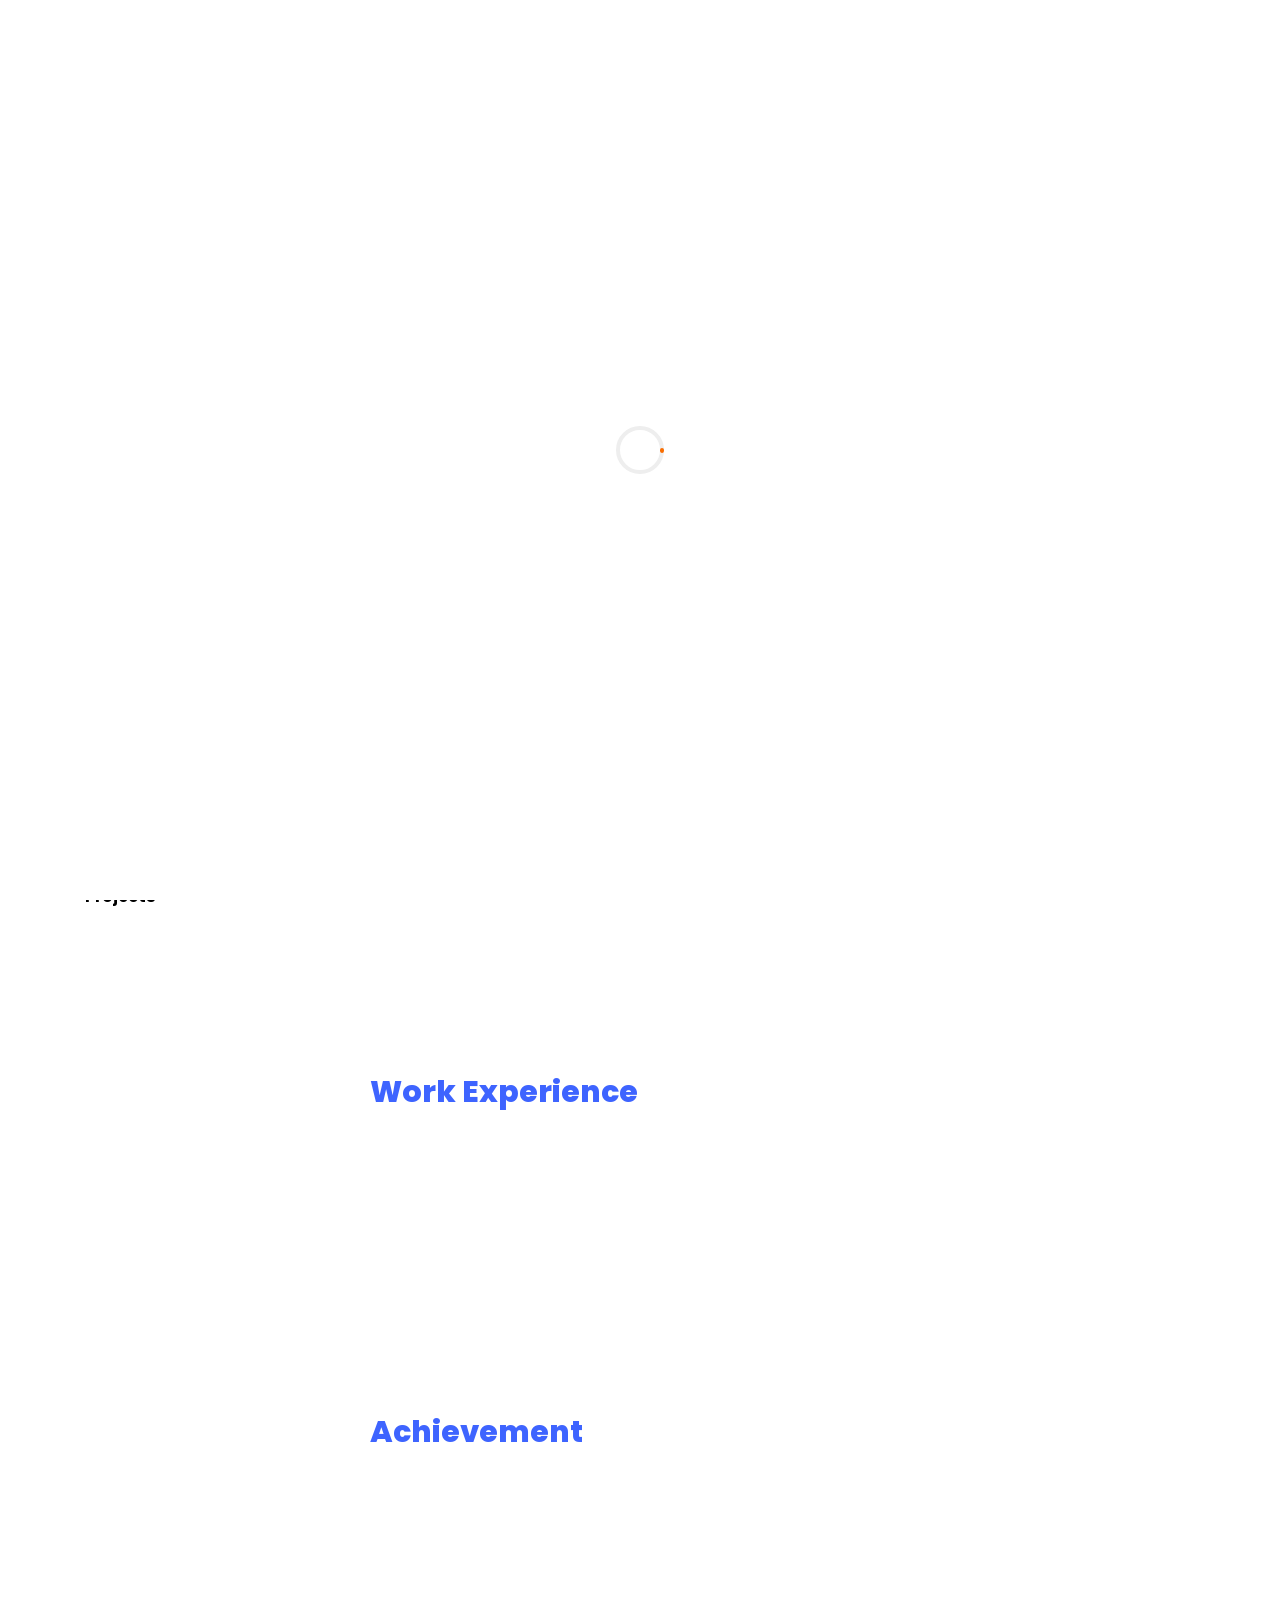
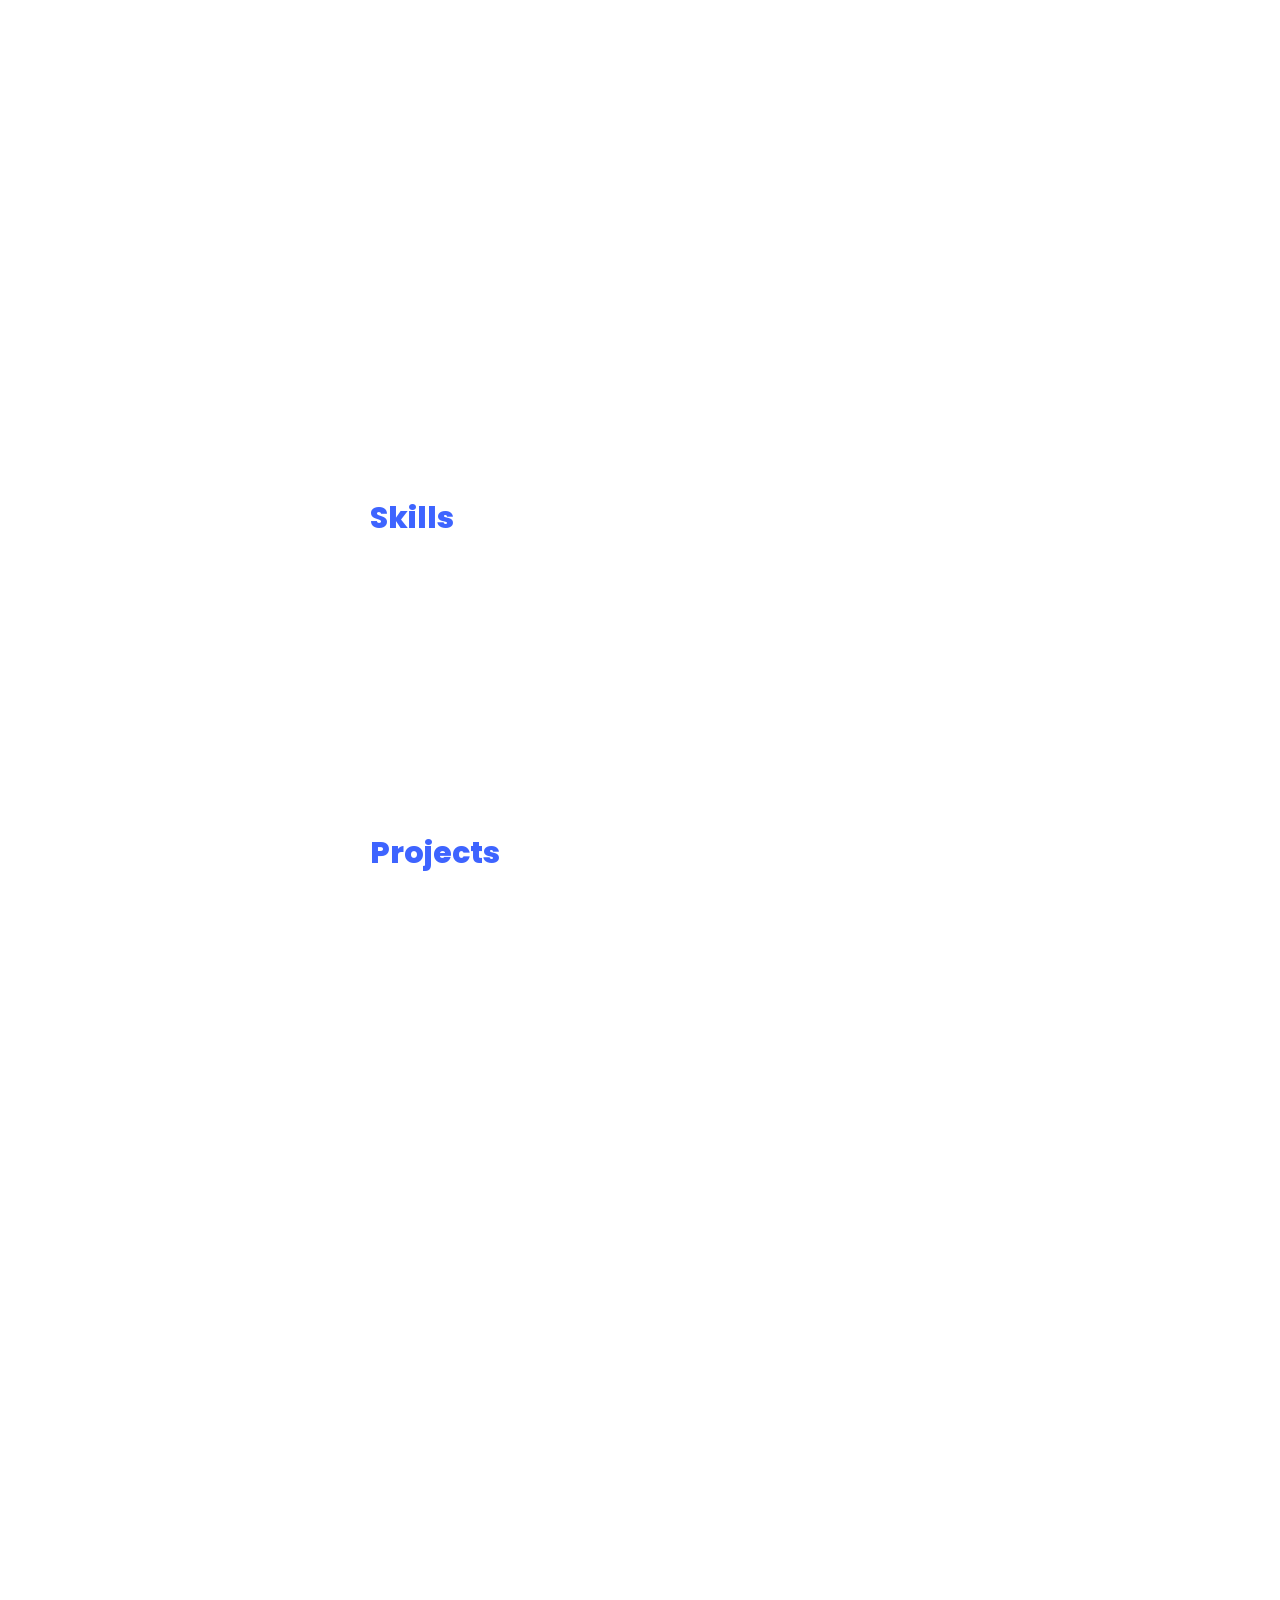
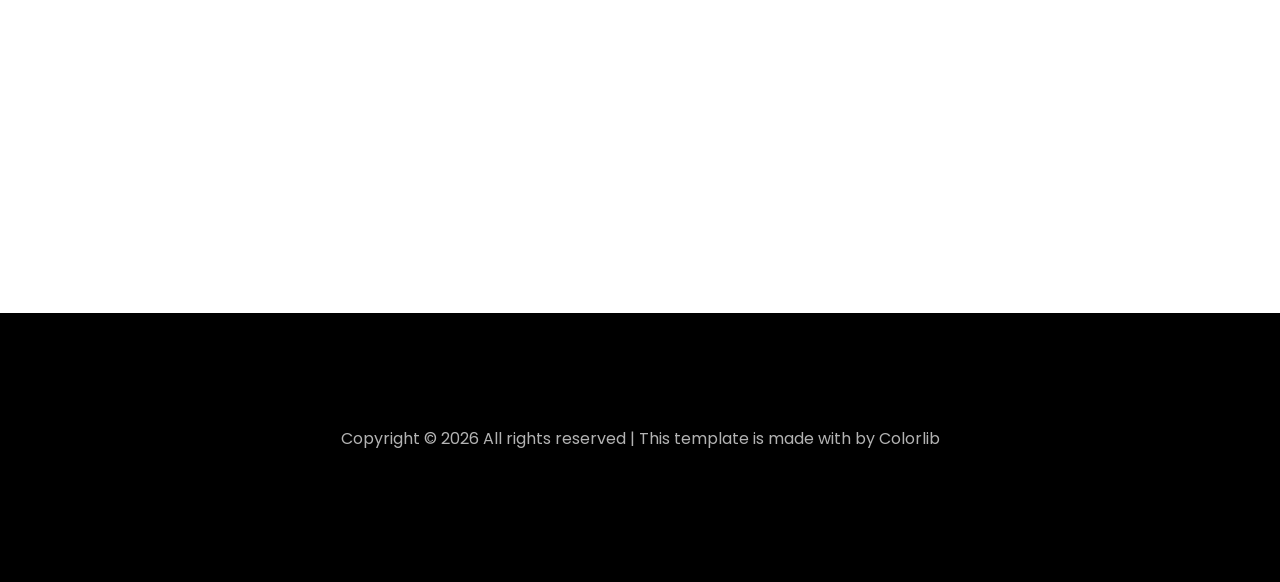
==== commit 2dc3cd8d: "start" ====
--- a/index.html
+++ b/index.html
@@ -40,7 +40,6 @@
 					<li class="nav-item"><a href="#home-section" class="nav-link"><span>Home</span></a></li>
 					<li class="nav-item"><a href="#about-section" class="nav-link"><span>Intro & Skills</span></a></li> 
 					<li class="nav-item"><a href="#education-section" class="nav-link"><span>Education</span></a></li>
-					<li class="nav-item"><a href="#achievement-section" class="nav-link"><span>Achievement & Certification</span></a></li>
 					<li class="nav-item"><a href="#projects-section" class="nav-link"><span>Projects</span></a></li>
 					<li class="nav-item"><a href="#contact-section" class="nav-link"><span>Contact</span></a></li>
 				</ul>
@@ -108,7 +107,7 @@
 		</div>
 	</section>
 
-	<section class="ftco-section ftco-no-pb ftco-counter img" id="section-counter">
+	<!-- <section class="ftco-section ftco-no-pb ftco-counter img" id="section-counter">
 		<div class="container-fluid px-md-5">
 			<div class="row d-md-flex align-items-center">
 				<div class="col-md d-flex justify-content-center counter-wrap ftco-animate">
@@ -145,7 +144,7 @@
 				</div>
 			</div>
 		</div>
-	</section>
+	</section> -->
 
 
 	<section class="ftco-section ftco-no-pb goto-here" id="resume-section">
@@ -171,36 +170,38 @@
 							<div class="text pl-3">
 								<span class="date">2019 - 2023</span>
 								<h2>통계학과 & 소프트웨어학과 복수 전공</h2>
-								<span class="position">SungKyunGwan Univercity</span>
-								<p> - </p>
+								<span class="position">SungKyunGwan University</span>
+								<!-- <p> - </p> -->
 							</div>
 						</div>
 					</div>
 
 					<div id="page-2" class="page two">
+					<div>
 						<h2 class="heading">Work Experience</h2>
 						<div class="resume-wrap d-flex ftco-animate">
 							<div class="icon d-flex align-items-center justify-content-center">
 								<span class="flaticon-ideas"></span>
 							</div>
 							<div class="text pl-3">
-								<span class="date">2019.09-2021.04(1년 8개월)</span>
-								<h2>Full Stack Developer</h2>
-								<span class="position">주식회사 더라피스</span>
-								<p>동남아 스파 예약 서비스 Web 개발, 온라인 요가 수업 예약/결제 서비스 개발<br /></p>
+								<span class="date">2022.12-2023.01</span>
+								<h2>Data Scientist부 인턴</h2>
+								<span class="position">미래에셋증권</span>
+								<p>신규 계좌 개설 고객 대상 주식 매매 critical path 분석<br /></p>
 								<b class="text-primary">기술 스택</b>
-								<p>ReactJS, Next.js,Typescript, Styled-components, AWS S3 static hosting</p>
-								<b class="text-primary">주요 업무 </b>
+								<p>GA (Google Analytics)</p>
+								<!-- <b class="text-primary">주요 업무 </b>
 								<div>
 									<div> - React + typescript 기반 웹 서비스 개발/운영</div>
 									<div> - 디자인 시스템 도입을 위한 UI 컴포넌트 관리용 storybook 도입</div>
 									<div> - SEO를 위한 Next.js 도입</div>
 									<div> - Serverless 환경을 위한 s3 기반의 static hosting 구축</div>
-								</div>
+								</div> -->
 								</p>
 							</div>
 						</div>
-						<div class="resume-wrap d-flex ftco-animate">
+					</div>
+						<!-- <div class="resume-wrap d-flex ftco-animate">
 							<div class="icon d-flex align-items-center justify-content-center">
 								<span class="flaticon-ideas"></span>
 							</div>
@@ -213,19 +214,21 @@
 									fly
 									into your mouth.</p>
 							</div>
-						</div>
+						</div> -->
+					<div>
+						<h2 class="heading">Achievement</h2>
 						<div class="resume-wrap d-flex ftco-animate">
 							<div class="icon d-flex align-items-center justify-content-center">
 								<span class="flaticon-ideas"></span>
 							</div>
 							<div class="text pl-3">
-								<span class="date">2014-2015</span>
-								<h2>Web Marketing</h2>
-								<span class="position">Cambridge University</span>
-								<p>A small river named Duden flows by their place and supplies it with the necessary
-									regelialia. It is a paradisematic country, in which roasted parts of sentences
-									fly
-									into your mouth.</p>
+								<span class="date">2022.11</span>
+								<h2>2022 미래에셋증권 빅데이터 페스티벌 대상</h2>
+								<span class="position">미래에셋증권</span>
+								<p>Table Extraction model 및 이미지 처리 기반 ESG 데이터 수집 자동화와 ESG 등급 평가모델 개발<br /></p>
+								<b class="text-primary">기술 스택</b>
+								<p>Python</p>
+								</p>
 							</div>
 						</div>
 						<div class="resume-wrap d-flex ftco-animate">
@@ -233,92 +236,26 @@
 								<span class="flaticon-ideas"></span>
 							</div>
 							<div class="text pl-3">
-								<span class="date">2014-2015</span>
-								<h2>Art &amp; Creative Director</h2>
-								<span class="position">Side Tech</span>
-								<p>A small river named Duden flows by their place and supplies it with the necessary
-									regelialia. It is a paradisematic country, in which roasted parts of sentences
-									fly
-									into your mouth.</p>
-							</div>
-						</div>
+								<span class="date">2023.01</span>
+								<h2>2022 소프트웨어학과 캡스톤 디자인 경진대회 최우수상</h2>
+								<span class="position">성균관대학교</span>
+								<p>BERT Q&A 모델을 활용한 장학금 정보 추출 및 개인 맞춤형 장학금 추천 시스템 개발<br /></p>
+								<b class="text-primary">기술 스택</b>
+								<p>Python</p>
+								</p>
+							</div>
+						</div>
+
+					</div>
 					</div>
 					<div id="page-3" class="page three">
 						<h2 class="heading">Skills</h2>
-						<div class="row progress-circle mb-5">
-							<div class="col-lg-4 mb-4">
-								<div class="bg-white rounded-lg shadow p-4">
-									<h2 class="h5 font-weight-bold text-center mb-4">CSS</h2>
-
-									<!-- Progress bar 1 -->
-									<div class="progress mx-auto" data-value='90'>
-										<span class="progress-left">
-											<span class="progress-bar border-primary"></span>
-										</span>
-										<span class="progress-right">
-											<span class="progress-bar border-primary"></span>
-										</span>
-										<div
-											class="progress-value w-100 h-100 rounded-circle d-flex align-items-center justify-content-center">
-											<div class="h2 font-weight-bold">90<sup class="small">%</sup></div>
-										</div>
-									</div>
-									<!-- END -->
-
-									<!-- Demo info -->
-									<div class="row text-center mt-4">
-										<div class="col-6 border-right">
-											<div class="h4 font-weight-bold mb-0">28%</div><span
-												class="small text-gray">Last week</span>
-										</div>
-										<div class="col-6">
-											<div class="h4 font-weight-bold mb-0">60%</div><span
-												class="small text-gray">Last month</span>
-										</div>
-									</div>
-									<!-- END -->
-								</div>
-							</div>
-
-							<div class="col-lg-4 mb-4">
-								<div class="bg-white rounded-lg shadow p-4">
-									<h2 class="h5 font-weight-bold text-center mb-4">HTML</h2>
-
-									<!-- Progress bar 1 -->
-									<div class="progress mx-auto" data-value='80'>
-										<span class="progress-left">
-											<span class="progress-bar border-primary"></span>
-										</span>
-										<span class="progress-right">
-											<span class="progress-bar border-primary"></span>
-										</span>
-										<div
-											class="progress-value w-100 h-100 rounded-circle d-flex align-items-center justify-content-center">
-											<div class="h2 font-weight-bold">80<sup class="small">%</sup></div>
-										</div>
-									</div>
-									<!-- END -->
-
-									<!-- Demo info -->
-									<div class="row text-center mt-4">
-										<div class="col-6 border-right">
-											<div class="h4 font-weight-bold mb-0">28%</div><span
-												class="small text-gray">Last week</span>
-										</div>
-										<div class="col-6">
-											<div class="h4 font-weight-bold mb-0">60%</div><span
-												class="small text-gray">Last month</span>
-										</div>
-									</div>
-									<!-- END -->
-								</div>
-							</div>
-
+						<!-- <div class="row progress-circle mb-5">
 							<div class="col-lg-4 mb-4">
 								<div class="bg-white rounded-lg shadow p-4">
 									<h2 class="h5 font-weight-bold text-center mb-4">jQuery</h2>
 
-									<!-- Progress bar 1 -->
+
 									<div class="progress mx-auto" data-value='75'>
 										<span class="progress-left">
 											<span class="progress-bar border-primary"></span>
@@ -331,9 +268,7 @@
 											<div class="h2 font-weight-bold">75<sup class="small">%</sup></div>
 										</div>
 									</div>
-									<!-- END -->
-
-									<!-- Demo info -->
+
 									<div class="row text-center mt-4">
 										<div class="col-6 border-right">
 											<div class="h4 font-weight-bold mb-0">28%</div><span
@@ -344,14 +279,13 @@
 												class="small text-gray">Last month</span>
 										</div>
 									</div>
-									<!-- END -->
-								</div>
-							</div>
-						</div>
+								</div>
+							</div>
+						</div> -->
 						<div class="row">
 							<div class="col-md-6 animate-box">
 								<div class="progress-wrap ftco-animate">
-									<h3>React</h3>
+									<h3>Python</h3>
 									<div class="progress">
 										<div class="progress-bar color-1" role="progressbar" aria-valuenow="90"
 											aria-valuemin="0" aria-valuemax="100" style="width:90%">
@@ -362,7 +296,7 @@
 							</div>
 							<div class="col-md-6 animate-box">
 								<div class="progress-wrap ftco-animate">
-									<h3>jQuery</h3>
+									<h3>C & C++</h3>
 									<div class="progress">
 										<div class="progress-bar color-2" role="progressbar" aria-valuenow="85"
 											aria-valuemin="0" aria-valuemax="100" style="width:85%">
@@ -373,7 +307,7 @@
 							</div>
 							<div class="col-md-6 animate-box">
 								<div class="progress-wrap ftco-animate">
-									<h3>HTML5</h3>
+									<h3>R</h3>
 									<div class="progress">
 										<div class="progress-bar color-3" role="progressbar" aria-valuenow="95"
 											aria-valuemin="0" aria-valuemax="100" style="width:95%">
@@ -384,7 +318,7 @@
 							</div>
 							<div class="col-md-6 animate-box">
 								<div class="progress-wrap ftco-animate">
-									<h3>CSS3</h3>
+									<h3>SQL</h3>
 									<div class="progress">
 										<div class="progress-bar color-4" role="progressbar" aria-valuenow="90"
 											aria-valuemin="0" aria-valuemax="100" style="width:90%">
@@ -393,7 +327,7 @@
 									</div>
 								</div>
 							</div>
-							<div class="col-md-6 animate-box">
+							<!-- <div class="col-md-6 animate-box">
 								<div class="progress-wrap ftco-animate">
 									<h3>WordPress</h3>
 									<div class="progress">
@@ -403,8 +337,8 @@
 										</div>
 									</div>
 								</div>
-							</div>
-							<div class="col-md-6 animate-box">
+							</div> -->
+							<!-- <div class="col-md-6 animate-box">
 								<div class="progress-wrap ftco-animate">
 									<h3>SEO</h3>
 									<div class="progress">
@@ -414,7 +348,7 @@
 										</div>
 									</div>
 								</div>
-							</div>
+							</div> -->
 						</div>
 					</div>
 					<div id="page-4" class="page four">
@@ -424,25 +358,22 @@
 								<span class="flaticon-ideas"></span>
 							</div>
 							<div class="text pl-3">
-								<span class="date">2019.09-2020.08</span>
+								<span class="date">2022.09-2022.12</span>
 								<div class="d-flex">
-									<h2>웰리스 여행 상품 예약 플랫폼 개발</h2>
+									<h2>BERT Q&A 모델 기반 개인 맞춤형 장학금 추천 시스템</h2>
 									<div>&nbsp;<a class="btn btn-outline-secondary" target="_blank"
 											class="btn btn-outline-secondary"
 											href="https://github.com/congchu/portfolio-template-2">Github</a>&nbsp;<a
 											class="btn btn-outline-secondary" target="_blank"
-											href="/images/project_1_screenshot.png">스크린샷</a>&nbsp;<a
-											class="btn btn-outline-secondary" target="_blank"
 											href="https://www.wellytravel.com/">Link</a>
 									</div>
 								</div>
-								<span class="position">주식회사 더라피스</span>
-								<div> <b class="text-dark">기술 스택 : </b>React, Typescript, Next.js, Styled-Component,
-									MobX
-								</div>
-								<div> <b class="text-dark">주요 기능 : </b> 회원 관리 및 SNS 로그인, 상품 리스트 확인, 상품 상세 정보
+								<span class="position">성균관대학교</span>
+								<div> <b class="text-dark">기술 스택 : </b>Python (Pytorch, tensorflow)
+								</div>
+								<!-- <div> <b class="text-dark">주요 기능 : </b> 회원 관리 및 SNS 로그인, 상품 리스트 확인, 상품 상세 정보
 									확인, 예약 관리, 결제 </div>
-								<p> React </p>
+								<p> React </p> -->
 							</div>
 						</div>
 						<div class="resume-wrap d-flex ftco-animate">
@@ -450,56 +381,25 @@
 								<span class="flaticon-ideas"></span>
 							</div>
 							<div class="text pl-3">
-								<span class="date">2014-2015</span>
-								<h2>Top 5 LeaderShip Exellence Winner</h2>
-								<span class="position">Cambridge University</span>
-								<p>A small river named Duden flows by their place and supplies it with the necessary
-									regelialia. It is a paradisematic country, in which roasted parts of sentences
-									fly
-									into your mouth.</p>
-							</div>
-						</div>
-						<div class="resume-wrap d-flex ftco-animate">
-							<div class="icon d-flex align-items-center justify-content-center">
-								<span class="flaticon-ideas"></span>
-							</div>
-							<div class="text pl-3">
-								<span class="date">2014-2015</span>
-								<h2>Top 4 Web Tester</h2>
-								<span class="position">Cambridge University</span>
-								<p>A small river named Duden flows by their place and supplies it with the necessary
-									regelialia. It is a paradisematic country, in which roasted parts of sentences
-									fly
-									into your mouth.</p>
-							</div>
-						</div>
-						<div class="resume-wrap d-flex ftco-animate">
-							<div class="icon d-flex align-items-center justify-content-center">
-								<span class="flaticon-ideas"></span>
-							</div>
-							<div class="text pl-3">
-								<span class="date">2014-2015</span>
-								<h2>Art &amp; Creative Director</h2>
-								<span class="position">Cambridge University</span>
-								<p>A small river named Duden flows by their place and supplies it with the necessary
-									regelialia. It is a paradisematic country, in which roasted parts of sentences
-									fly
-									into your mouth.</p>
-							</div>
-						</div>
-					</div>
+								<span class="date">2022.07-2022.11</span>
+								<h2>Table Extraction model 및 이미지 처리 기반 ESG 데이터 수집 자동화와ESG 등급 평가모델 개발</h2>
+								<span class="position">미래에셋증권</span>
+								<p>Table Extraction model 및 이미지 처리 기반 ESG 데이터 수집 자동화와ESG 등급 평가모델 개발</p>
+							</div>
+						</div>
+					</div>	
 				</div>
 			</div>
 		</div>
 	</section>
 
 
-	<section class="ftco-section ftco-project">
+	<!-- <section class="ftco-section ftco-project">
 		<div class="container-fluid px-md-0">
 			<div class="row no-gutters justify-content-center pb-5">
 				<div class="col-md-12 heading-section text-center ftco-animate">
-					<h1 class="big big-2">Projects</h1>
-					<h2 id="side-projects-section" class="mb-4">Side Projects</h2>
+					<h1 class="big big-2">Projects</h1> -->
+					<!-- <h2 id="side-projects-section" class="mb-4">Side Projects</h2>
 					<p>꾸준히 사이드 프로젝트를 진행하며, 다양한 분야의 기술 스택을 경험해왔습니다.</p>
 				</div>
 			</div>
@@ -566,92 +466,9 @@
 					</div>
 				</div>
 			</div>
-		</div>
-	</section>
-
-	<section class="ftco-section" id="blog-section">
-		<div class="container">
-			<div class="row justify-content-center mb-5 pb-5">
-				<div class="col-md-7 heading-section text-center ftco-animate">
-					<h1 class="big big-2">Blog</h1>
-					<h2 class="mb-4">My Blog</h2>
-					<p>Far far away, behind the word mountains, far from the countries Vokalia and Consonantia</p>
-				</div>
-			</div>
-			<div class="row d-flex">
-				<div class="col-md-4 d-flex ftco-animate">
-					<div class="blog-entry justify-content-end">
-						<a href="single.html" class="block-20" style="background-image: url('images/image_1.jpg');">
-						</a>
-						<div class="text mt-3 float-right d-block">
-							<h3 class="heading"><a href="single.html">Why Lead Generation is Key for Business Growth</a>
-							</h3>
-							<div class="d-flex align-items-center mb-3 meta">
-								<p class="mb-0">
-									<span class="mr-2">Sept. 12, 2019</span>
-									<a href="#" class="mr-2">Admin</a>
-									<a href="#" class="meta-chat"><span class="icon-chat"></span> 3</a>
-								</p>
-							</div>
-							<p>A small river named Duden flows by their place and supplies it with the necessary
-								regelialia.</p>
-						</div>
-					</div>
-				</div>
-				<div class="col-md-4 d-flex ftco-animate">
-					<div class="blog-entry justify-content-end">
-						<a href="single.html" class="block-20" style="background-image: url('images/image_2.jpg');">
-						</a>
-						<div class="text mt-3 float-right d-block">
-							<h3 class="heading"><a href="single.html">Why Lead Generation is Key for Business Growth</a>
-							</h3>
-							<div class="d-flex align-items-center mb-3 meta">
-								<p class="mb-0">
-									<span class="mr-2">Sept. 12, 2019</span>
-									<a href="#" class="mr-2">Admin</a>
-									<a href="#" class="meta-chat"><span class="icon-chat"></span> 3</a>
-								</p>
-							</div>
-							<p>A small river named Duden flows by their place and supplies it with the necessary
-								regelialia.</p>
-						</div>
-					</div>
-				</div>
-				<div class="col-md-4 d-flex ftco-animate">
-					<div class="blog-entry">
-						<a href="single.html" class="block-20" style="background-image: url('images/image_3.jpg');">
-						</a>
-						<div class="text mt-3 float-right d-block">
-							<h3 class="heading"><a href="single.html">Why Lead Generation is Key for Business Growth</a>
-							</h3>
-							<div class="d-flex align-items-center mb-3 meta">
-								<p class="mb-0">
-									<span class="mr-2">Sept. 12, 2019</span>
-									<a href="#" class="mr-2">Admin</a>
-									<a href="#" class="meta-chat"><span class="icon-chat"></span> 3</a>
-								</p>
-							</div>
-							<p>A small river named Duden flows by their place and supplies it with the necessary
-								regelialia.</p>
-						</div>
-					</div>
-				</div>
-			</div>
-		</div>
-	</section>
-
-	<section class="ftco-section ftco-hireme img" style="background-image: url(images/bg_1.jpg)">
-		<div class="overlay"></div>
-		<div class="container">
-			<div class="row justify-content-center">
-				<div class="col-md-7 ftco-animate text-center">
-					<h2>함께할 <span>회사를 찾는 중</span> 입니다.</h2>
-					<p>A small river named Duden flows by their place and supplies it with the necessary regelialia.</p>
-					<p class="mb-0"><a href="#" class="btn btn-primary py-3 px-5">연락주세요.</a></p>
-				</div>
-			</div>
-		</div>
-	</section>
+		</div> -->
+	<!-- </section> -->
+
 
 	<section class="ftco-section contact-section ftco-no-pb" id="contact-section">
 		<div class="container">
@@ -659,7 +476,6 @@
 				<div class="col-md-7 heading-section text-center ftco-animate">
 					<h1 class="big big-2">Contact</h1>
 					<h2 class="mb-4">Contact Me</h2>
-					<p>회사와 함께 성장하는 개발자가 되겠습니다. 연락주세요.</p>
 				</div>
 			</div>
 
@@ -671,7 +487,7 @@
 						</div>
 						<div>
 							<h3 class="mb-4">Address</h3>
-							<p>성남시 분당구 정자동</p>
+							<p> - </p>
 						</div>
 					</div>
 				</div>
@@ -682,7 +498,7 @@
 						</div>
 						<div>
 							<h3 class="mb-4">Contact Number</h3>
-							<p><a href="tel://1234567920">+ 010 4277 1234</a></p>
+							<p><a href="tel://1234567920">+ 010 1234 5678</a></p>
 						</div>
 					</div>
 				</div>
@@ -693,7 +509,7 @@
 						</div>
 						<div>
 							<h3 class="mb-4">Email Address</h3>
-							<p><a href="mailto:info@yoursite.com">cookie00421@gmail.com</a></p>
+							<p><a href="mailto:info@yoursite.com">jangij0824@gmail.com</a></p>
 						</div>
 					</div>
 				</div>
@@ -704,12 +520,11 @@
 						</div>
 						<div>
 							<h3 class="mb-4">Website</h3>
-							<p><a href="#">yoursite.com</a></p>
-						</div>
-					</div>
-				</div>
-			</div>
-
+							<p><a href="#">https://github.com/jjun-0824</a></p>
+						</div>
+					</div>
+				</div>
+			</div>
 		</div>
 	</section>
 
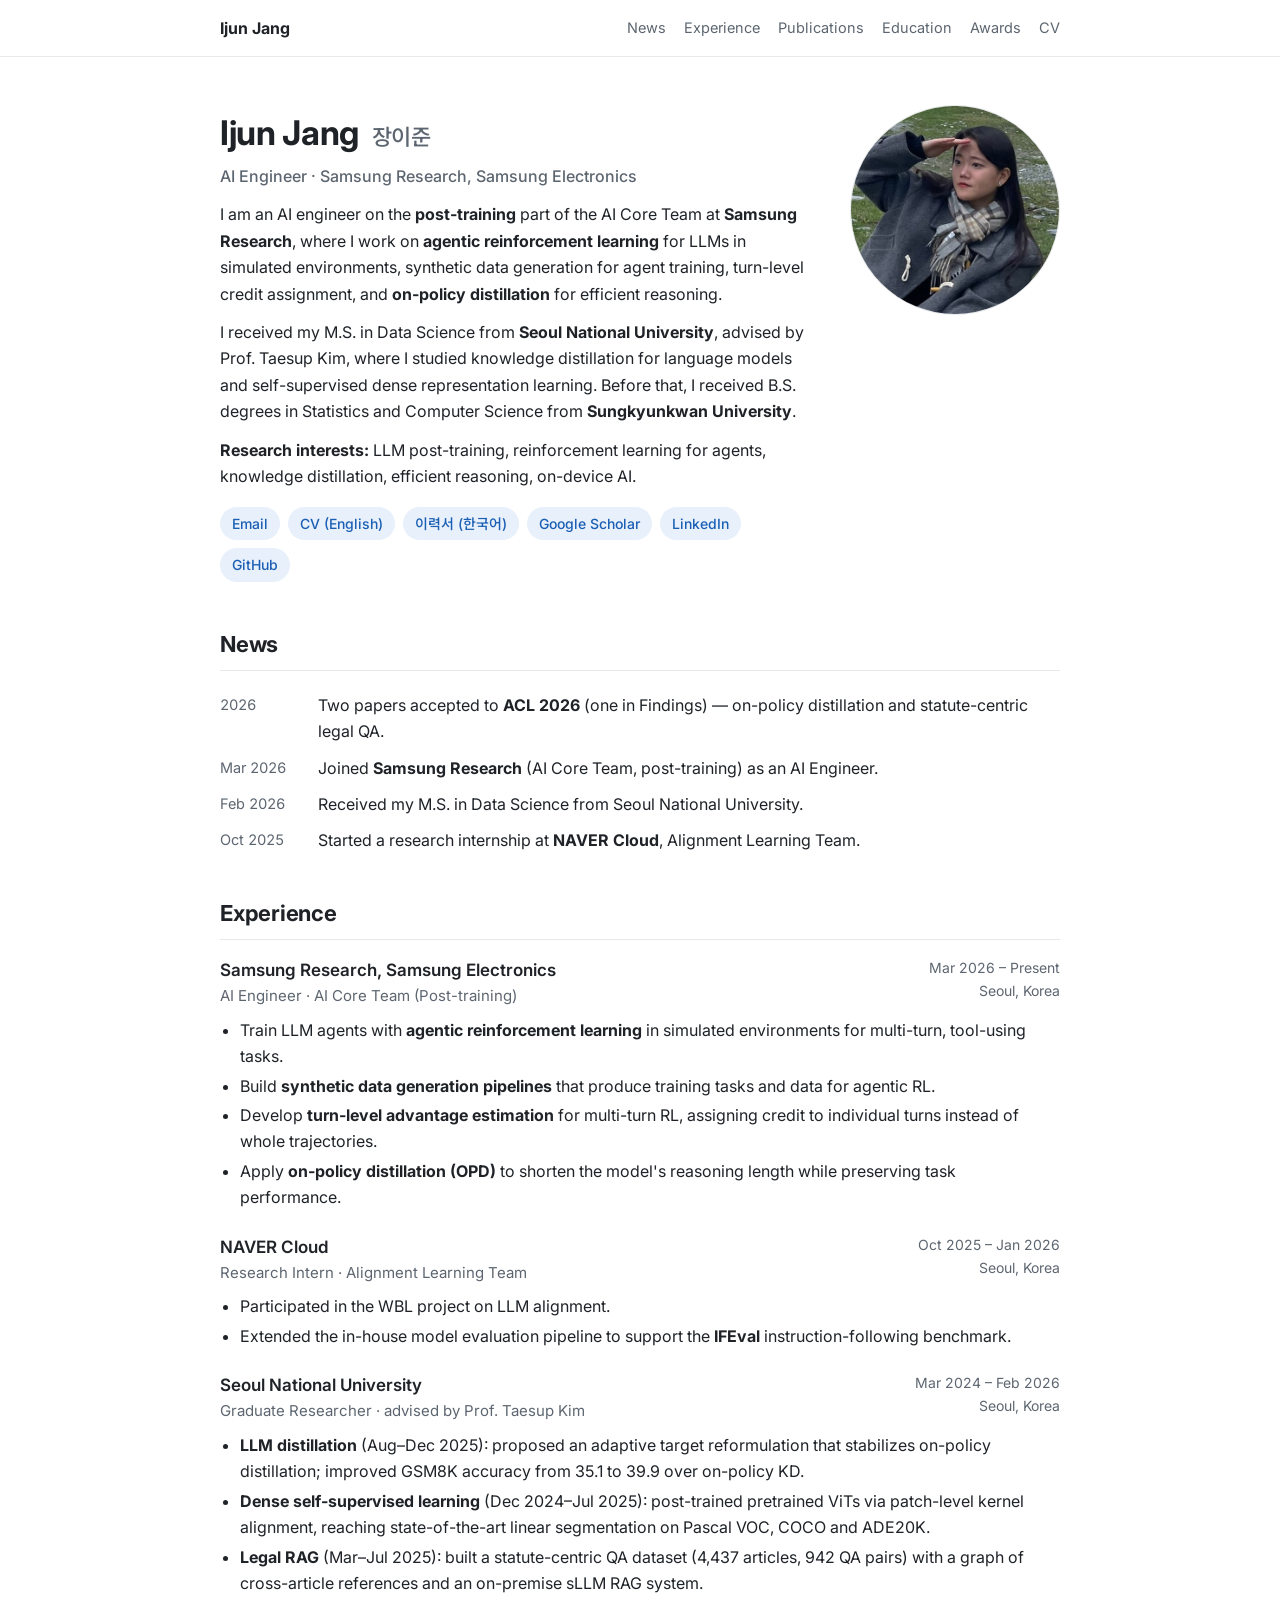
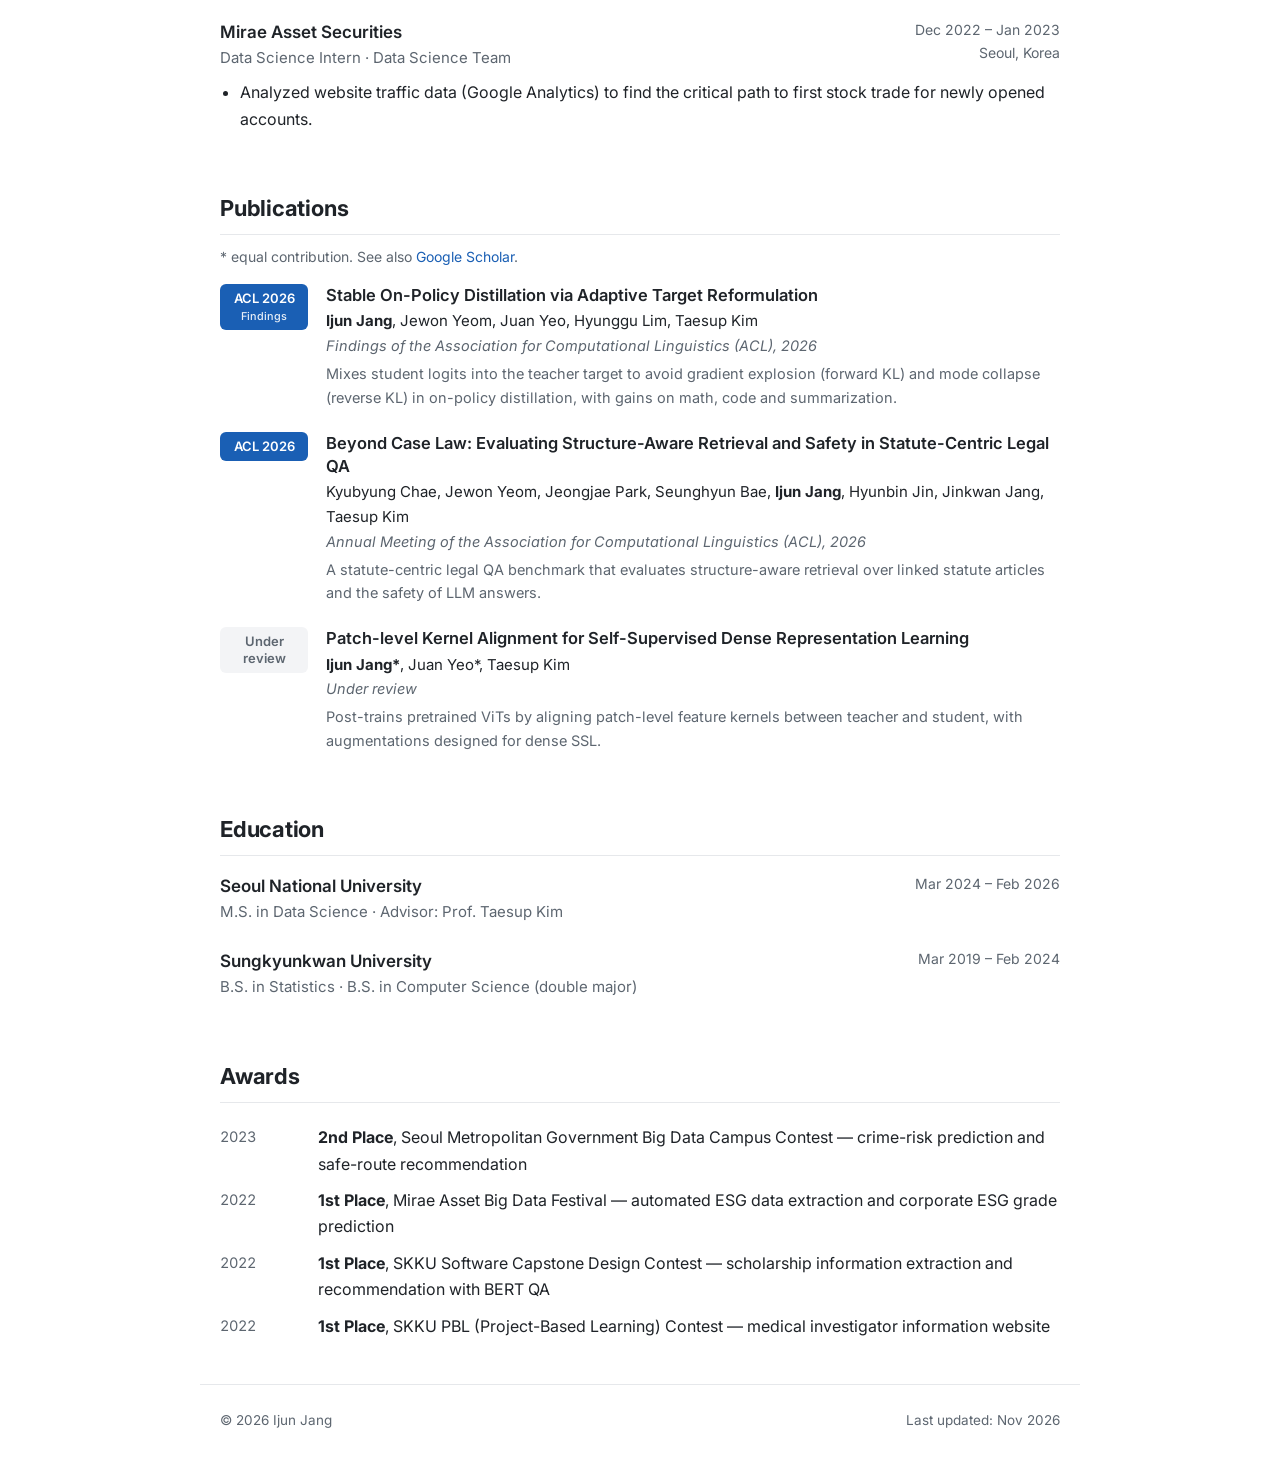
==== commit 5cdd484b: "Redesign homepage as academic profile and add EN/KO CV - Replace the portfolio template with a singl" ====
--- a/index.html
+++ b/index.html
@@ -1,577 +1,195 @@
 <!DOCTYPE html>
 <html lang="en">
+<head>
+  <meta charset="utf-8">
+  <meta name="viewport" content="width=device-width, initial-scale=1">
+  <title>Ijun Jang</title>
+  <meta name="description" content="Ijun Jang (장이준) — AI Engineer at Samsung Research working on LLM post-training, agentic reinforcement learning and on-policy distillation.">
+  <link rel="icon" href="data:image/svg+xml,<svg xmlns='http://www.w3.org/2000/svg' viewBox='0 0 100 100'><text y='.9em' font-size='90'>🌿</text></svg>">
+  <link rel="preconnect" href="https://fonts.googleapis.com">
+  <link rel="preconnect" href="https://fonts.gstatic.com" crossorigin>
+  <link href="https://fonts.googleapis.com/css2?family=Inter:wght@400;500;600;700&family=Noto+Sans+KR:wght@400;500;700&display=swap" rel="stylesheet">
+  <link rel="stylesheet" href="css/site.css">
+</head>
+<body>
+  <header class="topbar">
+    <div class="wrap topbar-inner">
+      <a class="brand" href="#">Ijun Jang</a>
+      <nav>
+        <a href="#news">News</a>
+        <a href="#experience">Experience</a>
+        <a href="#publications">Publications</a>
+        <a href="#education">Education</a>
+        <a href="#awards">Awards</a>
+        <a href="cv/en.html">CV</a>
+      </nav>
+    </div>
+  </header>
 
-<head>
-	<title>데이터 분석가 장이준</title>
-	<meta charset="utf-8">
-	<meta name="viewport" content="width=device-width, initial-scale=1, shrink-to-fit=no">
+  <main class="wrap">
+    <!-- ===== About ===== -->
+    <section class="profile" id="about">
+      <div class="profile-text">
+        <h1>Ijun Jang <span class="ko">장이준</span></h1>
+        <p class="role">AI Engineer · Samsung Research, Samsung Electronics</p>
+        <p>
+          I am an AI engineer on the <b>post-training</b> part of the AI Core Team at
+          <b>Samsung Research</b>, where I work on <b>agentic reinforcement learning</b> for LLMs in
+          simulated environments, synthetic data generation for agent training, turn-level credit
+          assignment, and <b>on-policy distillation</b> for efficient reasoning.
+        </p>
+        <p>
+          I received my M.S. in Data Science from <b>Seoul National University</b>, advised by
+          Prof. Taesup Kim,
+          where I studied knowledge distillation for language models and self-supervised dense
+          representation learning. Before that, I received B.S. degrees in Statistics and Computer
+          Science from <b>Sungkyunkwan University</b>.
+        </p>
+        <p class="interests"><b>Research interests:</b> LLM post-training, reinforcement learning for agents,
+          knowledge distillation, efficient reasoning, on-device AI.</p>
+        <div class="links">
+          <a href="mailto:jangij0824@gmail.com">Email</a>
+          <a href="cv/en.html">CV (English)</a>
+          <a href="cv/ko.html">이력서 (한국어)</a>
+          <a href="https://scholar.google.com/citations?user=kGgmoOcAAAAJ" target="_blank" rel="noopener">Google Scholar</a>
+          <a href="https://www.linkedin.com/in/ijun-jang-421b31249/" target="_blank" rel="noopener">LinkedIn</a>
+          <a href="https://github.com/jjun-0824" target="_blank" rel="noopener">GitHub</a>
+        </div>
+      </div>
+      <img class="photo" src="images/profile.jpg" alt="Photo of Ijun Jang">
+    </section>
 
-	<link href="https://fonts.googleapis.com/css?family=Poppins:100,200,300,400,500,600,700,800,900" rel="stylesheet">
+    <!-- ===== News ===== -->
+    <section id="news">
+      <h2>News</h2>
+      <ul class="news">
+        <li><span class="date">2026</span><span>Two papers accepted to <b>ACL 2026</b> (one in Findings) — on-policy distillation and statute-centric legal QA.</span></li>
+        <li><span class="date">Mar 2026</span><span>Joined <b>Samsung Research</b> (AI Core Team, post-training) as an AI Engineer.</span></li>
+        <li><span class="date">Feb 2026</span><span>Received my M.S. in Data Science from Seoul National University.</span></li>
+        <li><span class="date">Oct 2025</span><span>Started a research internship at <b>NAVER Cloud</b>, Alignment Learning Team.</span></li>
+      </ul>
+    </section>
 
-	<link rel="stylesheet" href="css/open-iconic-bootstrap.min.css">
-	<link rel="stylesheet" href="css/animate.css">
+    <!-- ===== Experience ===== -->
+    <section id="experience">
+      <h2>Experience</h2>
 
-	<link rel="stylesheet" href="css/owl.carousel.min.css">
-	<link rel="stylesheet" href="css/owl.theme.default.min.css">
-	<link rel="stylesheet" href="css/magnific-popup.css">
+      <div class="entry">
+        <div class="entry-head">
+          <div><span class="org">Samsung Research, Samsung Electronics</span><span class="title">AI Engineer · AI Core Team (Post-training)</span></div>
+          <span class="meta"><span>Mar 2026 – Present</span><span>Seoul, Korea</span></span>
+        </div>
+        <ul>
+          <li>Train LLM agents with <b>agentic reinforcement learning</b> in simulated environments for multi-turn, tool-using tasks.</li>
+          <li>Build <b>synthetic data generation pipelines</b> that produce training tasks and data for agentic RL.</li>
+          <li>Develop <b>turn-level advantage estimation</b> for multi-turn RL, assigning credit to individual turns instead of whole trajectories.</li>
+          <li>Apply <b>on-policy distillation (OPD)</b> to shorten the model's reasoning length while preserving task performance.</li>
+        </ul>
+      </div>
 
-	<link rel="stylesheet" href="css/aos.css">
+      <div class="entry">
+        <div class="entry-head">
+          <div><span class="org">NAVER Cloud</span><span class="title">Research Intern · Alignment Learning Team</span></div>
+          <span class="meta"><span>Oct 2025 – Jan 2026</span><span>Seoul, Korea</span></span>
+        </div>
+        <ul>
+          <li>Participated in the WBL project on LLM alignment.</li>
+          <li>Extended the in-house model evaluation pipeline to support the <b>IFEval</b> instruction-following benchmark.</li>
+        </ul>
+      </div>
 
-	<link rel="stylesheet" href="css/ionicons.min.css">
+      <div class="entry">
+        <div class="entry-head">
+          <div><span class="org">Seoul National University</span><span class="title">Graduate Researcher · advised by Prof. Taesup Kim</span></div>
+          <span class="meta"><span>Mar 2024 – Feb 2026</span><span>Seoul, Korea</span></span>
+        </div>
+        <ul>
+          <li><b>LLM distillation</b> (Aug–Dec 2025): proposed an adaptive target reformulation that stabilizes on-policy distillation; improved GSM8K accuracy from 35.1 to 39.9 over on-policy KD.</li>
+          <li><b>Dense self-supervised learning</b> (Dec 2024–Jul 2025): post-trained pretrained ViTs via patch-level kernel alignment, reaching state-of-the-art linear segmentation on Pascal VOC, COCO and ADE20K.</li>
+          <li><b>Legal RAG</b> (Mar–Jul 2025): built a statute-centric QA dataset (4,437 articles, 942 QA pairs) with a graph of cross-article references and an on-premise sLLM RAG system.</li>
+        </ul>
+      </div>
 
-	<link rel="stylesheet" href="css/flaticon.css">
-	<link rel="stylesheet" href="css/icomoon.css">
-	<link rel="stylesheet" href="css/style.css">
-</head>
+      <div class="entry">
+        <div class="entry-head">
+          <div><span class="org">Mirae Asset Securities</span><span class="title">Data Science Intern · Data Science Team</span></div>
+          <span class="meta"><span>Dec 2022 – Jan 2023</span><span>Seoul, Korea</span></span>
+        </div>
+        <ul>
+          <li>Analyzed website traffic data (Google Analytics) to find the critical path to first stock trade for newly opened accounts.</li>
+        </ul>
+      </div>
+    </section>
 
-<body data-spy="scroll" data-target=".site-navbar-target" data-offset="300">
+    <!-- ===== Publications ===== -->
+    <section id="publications">
+      <h2>Publications</h2>
+      <p class="note">* equal contribution. See also <a href="https://scholar.google.com/citations?user=kGgmoOcAAAAJ" target="_blank" rel="noopener">Google Scholar</a>.</p>
 
+      <div class="pub">
+        <div class="venue">ACL 2026<br><small>Findings</small></div>
+        <div>
+          <div class="pub-title">Stable On-Policy Distillation via Adaptive Target Reformulation</div>
+          <div class="authors"><b>Ijun Jang</b>, Jewon Yeom, Juan Yeo, Hyunggu Lim, Taesup Kim</div>
+          <div class="pub-venue"><i>Findings of the Association for Computational Linguistics (ACL), 2026</i></div>
+          <p class="tldr">Mixes student logits into the teacher target to avoid gradient explosion (forward KL) and mode collapse (reverse KL) in on-policy distillation, with gains on math, code and summarization.</p>
+        </div>
+      </div>
 
-	<nav class="navbar navbar-expand-lg navbar-dark ftco_navbar ftco-navbar-light site-navbar-target" id="ftco-navbar">
-		<div class="container">
-			<a class="navbar-brand" href="index.html"><span>J</span>angIJun</a>
-			<button class="navbar-toggler js-fh5co-nav-toggle fh5co-nav-toggle" type="button" data-toggle="collapse"
-				data-target="#ftco-nav" aria-controls="ftco-nav" aria-expanded="false" aria-label="Toggle navigation">
-				<span class="oi oi-menu"></span> Menu
-			</button>
+      <div class="pub">
+        <div class="venue">ACL 2026</div>
+        <div>
+          <div class="pub-title">Beyond Case Law: Evaluating Structure-Aware Retrieval and Safety in Statute-Centric Legal QA</div>
+          <div class="authors">Kyubyung Chae, Jewon Yeom, Jeongjae Park, Seunghyun Bae, <b>Ijun Jang</b>, Hyunbin Jin, Jinkwan Jang, Taesup Kim</div>
+          <div class="pub-venue"><i>Annual Meeting of the Association for Computational Linguistics (ACL), 2026</i></div>
+          <p class="tldr">A statute-centric legal QA benchmark that evaluates structure-aware retrieval over linked statute articles and the safety of LLM answers.</p>
+        </div>
+      </div>
 
-			<div class="collapse navbar-collapse" id="ftco-nav">
-				<ul class="navbar-nav nav ml-auto">
-					<li class="nav-item"><a href="#home-section" class="nav-link"><span>Home</span></a></li>
-					<li class="nav-item"><a href="#about-section" class="nav-link"><span>Intro & Skills</span></a></li> 
-					<li class="nav-item"><a href="#education-section" class="nav-link"><span>Education</span></a></li>
-					<li class="nav-item"><a href="#projects-section" class="nav-link"><span>Projects</span></a></li>
-					<li class="nav-item"><a href="#contact-section" class="nav-link"><span>Contact</span></a></li>
-				</ul>
-			</div>
-		</div>
-	</nav>
-	<section class="hero-wrap js-fullheight">
-		<div class="overlay"></div>
-		<div class="container">
-			<div class="row no-gutters slider-text js-fullheight justify-content-center align-items-center">
-				<div class="col-lg-8 col-md-6 ftco-animate d-flex align-items-center">
-					<div class="text text-center">
-						<span class="subheading">Hey! I am</span>
-						<h1>장이준</h1>
-						<h2>I'm a
-							<span class="txt-rotate" data-period="500"
-								data-rotate='[  "데이터 분석가", "주니어 개발자"]'></span>
-						</h2>
-					</div>
-				</div>
-			</div>
-		</div>
-		</div>
-		<div class="mouse">
-			<a href="#" class="mouse-icon">
-				<div class="mouse-wheel"><span class="ion-ios-arrow-round-down"></span></div>
-			</a>
-		</div>
-	</section>
+      <div class="pub">
+        <div class="venue review">Under<br>review</div>
+        <div>
+          <div class="pub-title">Patch-level Kernel Alignment for Self-Supervised Dense Representation Learning</div>
+          <div class="authors"><b>Ijun Jang*</b>, Juan Yeo*, Taesup Kim</div>
+          <div class="pub-venue"><i>Under review</i></div>
+          <p class="tldr">Post-trains pretrained ViTs by aligning patch-level feature kernels between teacher and student, with augmentations designed for dense SSL.</p>
+        </div>
+      </div>
+    </section>
 
-	<section class="ftco-about img ftco-section ftco-no-pt ftco-no-pb" id="about-section">
-		<div class="container">
-			<div class="row d-flex no-gutters">
-				<div class="col-md-6 col-lg-6 d-flex">
-					<div class="img-about img d-flex align-items-stretch">
-						<div class="overlay"></div>
-						<div class="img d-flex align-self-stretch align-items-center"
-							style="background-image:url(images/about.jpg);">
-						</div>
-					</div>
-				</div>
-				<div class="col-md-6 col-lg-6 pl-md-5 py-5">
-					<div class="row justify-content-start pb-3">
-						<div class="col-md-12 heading-section ftco-animate">
-							<h1 class="big">About</h1>
-							<h2 class="mb-4">About Me</h2>
-							<p>데이터로 세상을 읽어내는, 주니어 데이터 분석가 장이준입니다.</p>
-							<ul class="about-info mt-4 px-md-0 px-2">
-								<li class="d-flex"><span>Name:</span> <span>장이준</span></li>
-								<li class="d-flex"><span>Email:</span> <span>jangij0824@gmail.com</span></li>
-								<li class="d-flex"><span>Skills:</span> <span>Python, R, PyTorch, Tensorflow, C, etc</span></li>
-							</ul>
-						</div>
-					</div>
-					<div class="counter-wrap ftco-animate d-flex mt-md-3">
-						<div class="text">
-							<p class="mb-4">
-								<span class="number" data-number="6">0</span>
-								<span>Project complete</span>
-							</p>
-						</div>
-					</div>
-				</div>
-			</div>
-		</div>
-	</section>
+    <!-- ===== Education ===== -->
+    <section id="education">
+      <h2>Education</h2>
+      <div class="entry">
+        <div class="entry-head">
+          <div><span class="org">Seoul National University</span><span class="title">M.S. in Data Science · Advisor: Prof. Taesup Kim</span></div>
+          <span class="meta">Mar 2024 – Feb 2026</span>
+        </div>
+      </div>
+      <div class="entry">
+        <div class="entry-head">
+          <div><span class="org">Sungkyunkwan University</span><span class="title">B.S. in Statistics · B.S. in Computer Science (double major)</span></div>
+          <span class="meta">Mar 2019 – Feb 2024</span>
+        </div>
+      </div>
+    </section>
 
-	<!-- <section class="ftco-section ftco-no-pb ftco-counter img" id="section-counter">
-		<div class="container-fluid px-md-5">
-			<div class="row d-md-flex align-items-center">
-				<div class="col-md d-flex justify-content-center counter-wrap ftco-animate">
-					<div class="block-18 shadow">
-						<div class="text">
-							<strong class="number" data-number="365">0</strong>
-							<span>노트북 켜놓은 일수</span>
-						</div>
-					</div>
-				</div>
-				<div class="col-md d-flex justify-content-center counter-wrap ftco-animate">
-					<div class="block-18 shadow">
-						<div class="text">
-							<strong class="number" data-number="100%">0</strong>
-							<span>놀고싶은 마음</span>
-						</div>
-					</div>
-				</div>
-				<div class="col-md d-flex justify-content-center counter-wrap ftco-animate">
-					<div class="block-18 shadow">
-						<div class="text">
-							<strong class="number" data-number="100">0</strong>
-							<span>종강을 기다리는 마음</span>
-						</div>
-					</div>
-				</div>
-				<div class="col-md d-flex justify-content-center counter-wrap ftco-animate">
-					<div class="block-18 shadow">
-						<div class="text">
-							<strong class="number" data-number="50">0</strong>
-							<span>종강종강</span>
-						</div>
-					</div>
-				</div>
-			</div>
-		</div>
-	</section> -->
+    <!-- ===== Awards ===== -->
+    <section id="awards">
+      <h2>Awards</h2>
+      <ul class="awards">
+        <li><span class="date">2023</span><span><b>2nd Place</b>, Seoul Metropolitan Government Big Data Campus Contest — crime-risk prediction and safe-route recommendation</span></li>
+        <li><span class="date">2022</span><span><b>1st Place</b>, Mirae Asset Big Data Festival — automated ESG data extraction and corporate ESG grade prediction</span></li>
+        <li><span class="date">2022</span><span><b>1st Place</b>, SKKU Software Capstone Design Contest — scholarship information extraction and recommendation with BERT QA</span></li>
+        <li><span class="date">2022</span><span><b>1st Place</b>, SKKU PBL (Project-Based Learning) Contest — medical investigator information website</span></li>
+      </ul>
+    </section>
+  </main>
 
-
-	<section class="ftco-section ftco-no-pb goto-here" id="resume-section">
-		<div class="container">
-			<div class="row">
-				<div class="col-md-3">
-					<nav id="navi">
-						<ul>
-							<li><a href="#page-1">Education</a></li>
-							<li><a href="#page-2">Experience</a></li>
-							<li><a href="#page-3">Skills</a></li>
-							<li><a href="#page-4">Projects</a></li>
-						</ul>
-					</nav>
-				</div>
-				<div class="col-md-9" id="education-section">
-					<div id="page-1" class="page one">
-						<h2 class="heading">Education</h2>
-						<div class="resume-wrap d-flex ftco-animate">
-							<div class="icon d-flex align-items-center justify-content-center">
-								<span class="flaticon-ideas"></span>
-							</div>
-							<div class="text pl-3">
-								<span class="date">2019 - 2023</span>
-								<h2>통계학과 & 소프트웨어학과 복수 전공</h2>
-								<span class="position">SungKyunGwan University</span>
-								<!-- <p> - </p> -->
-							</div>
-						</div>
-					</div>
-
-					<div id="page-2" class="page two">
-					<div>
-						<h2 class="heading">Work Experience</h2>
-						<div class="resume-wrap d-flex ftco-animate">
-							<div class="icon d-flex align-items-center justify-content-center">
-								<span class="flaticon-ideas"></span>
-							</div>
-							<div class="text pl-3">
-								<span class="date">2022.12-2023.01</span>
-								<h2>Data Scientist부 인턴</h2>
-								<span class="position">미래에셋증권</span>
-								<p>신규 계좌 개설 고객 대상 주식 매매 critical path 분석<br /></p>
-								<b class="text-primary">기술 스택</b>
-								<p>GA (Google Analytics)</p>
-								<!-- <b class="text-primary">주요 업무 </b>
-								<div>
-									<div> - React + typescript 기반 웹 서비스 개발/운영</div>
-									<div> - 디자인 시스템 도입을 위한 UI 컴포넌트 관리용 storybook 도입</div>
-									<div> - SEO를 위한 Next.js 도입</div>
-									<div> - Serverless 환경을 위한 s3 기반의 static hosting 구축</div>
-								</div> -->
-								</p>
-							</div>
-						</div>
-					</div>
-						<!-- <div class="resume-wrap d-flex ftco-animate">
-							<div class="icon d-flex align-items-center justify-content-center">
-								<span class="flaticon-ideas"></span>
-							</div>
-							<div class="text pl-3">
-								<span class="date">2014-2015</span>
-								<h2>Web Designer</h2>
-								<span class="position">Cambridge University</span>
-								<p>A small river named Duden flows by their place and supplies it with the necessary
-									regelialia. It is a paradisematic country, in which roasted parts of sentences
-									fly
-									into your mouth.</p>
-							</div>
-						</div> -->
-					<div>
-						<h2 class="heading">Achievement</h2>
-						<div class="resume-wrap d-flex ftco-animate">
-							<div class="icon d-flex align-items-center justify-content-center">
-								<span class="flaticon-ideas"></span>
-							</div>
-							<div class="text pl-3">
-								<span class="date">2022.11</span>
-								<h2>2022 미래에셋증권 빅데이터 페스티벌 대상</h2>
-								<span class="position">미래에셋증권</span>
-								<p>Table Extraction model 및 이미지 처리 기반 ESG 데이터 수집 자동화와 ESG 등급 평가모델 개발<br /></p>
-								<b class="text-primary">기술 스택</b>
-								<p>Python</p>
-								</p>
-							</div>
-						</div>
-						<div class="resume-wrap d-flex ftco-animate">
-							<div class="icon d-flex align-items-center justify-content-center">
-								<span class="flaticon-ideas"></span>
-							</div>
-							<div class="text pl-3">
-								<span class="date">2023.01</span>
-								<h2>2022 소프트웨어학과 캡스톤 디자인 경진대회 최우수상</h2>
-								<span class="position">성균관대학교</span>
-								<p>BERT Q&A 모델을 활용한 장학금 정보 추출 및 개인 맞춤형 장학금 추천 시스템 개발<br /></p>
-								<b class="text-primary">기술 스택</b>
-								<p>Python</p>
-								</p>
-							</div>
-						</div>
-
-					</div>
-					</div>
-					<div id="page-3" class="page three">
-						<h2 class="heading">Skills</h2>
-						<!-- <div class="row progress-circle mb-5">
-							<div class="col-lg-4 mb-4">
-								<div class="bg-white rounded-lg shadow p-4">
-									<h2 class="h5 font-weight-bold text-center mb-4">jQuery</h2>
-
-
-									<div class="progress mx-auto" data-value='75'>
-										<span class="progress-left">
-											<span class="progress-bar border-primary"></span>
-										</span>
-										<span class="progress-right">
-											<span class="progress-bar border-primary"></span>
-										</span>
-										<div
-											class="progress-value w-100 h-100 rounded-circle d-flex align-items-center justify-content-center">
-											<div class="h2 font-weight-bold">75<sup class="small">%</sup></div>
-										</div>
-									</div>
-
-									<div class="row text-center mt-4">
-										<div class="col-6 border-right">
-											<div class="h4 font-weight-bold mb-0">28%</div><span
-												class="small text-gray">Last week</span>
-										</div>
-										<div class="col-6">
-											<div class="h4 font-weight-bold mb-0">60%</div><span
-												class="small text-gray">Last month</span>
-										</div>
-									</div>
-								</div>
-							</div>
-						</div> -->
-						<div class="row">
-							<div class="col-md-6 animate-box">
-								<div class="progress-wrap ftco-animate">
-									<h3>Python</h3>
-									<div class="progress">
-										<div class="progress-bar color-1" role="progressbar" aria-valuenow="90"
-											aria-valuemin="0" aria-valuemax="100" style="width:90%">
-											<span>90%</span>
-										</div>
-									</div>
-								</div>
-							</div>
-							<div class="col-md-6 animate-box">
-								<div class="progress-wrap ftco-animate">
-									<h3>C & C++</h3>
-									<div class="progress">
-										<div class="progress-bar color-2" role="progressbar" aria-valuenow="85"
-											aria-valuemin="0" aria-valuemax="100" style="width:85%">
-											<span>85%</span>
-										</div>
-									</div>
-								</div>
-							</div>
-							<div class="col-md-6 animate-box">
-								<div class="progress-wrap ftco-animate">
-									<h3>R</h3>
-									<div class="progress">
-										<div class="progress-bar color-3" role="progressbar" aria-valuenow="95"
-											aria-valuemin="0" aria-valuemax="100" style="width:95%">
-											<span>95%</span>
-										</div>
-									</div>
-								</div>
-							</div>
-							<div class="col-md-6 animate-box">
-								<div class="progress-wrap ftco-animate">
-									<h3>SQL</h3>
-									<div class="progress">
-										<div class="progress-bar color-4" role="progressbar" aria-valuenow="90"
-											aria-valuemin="0" aria-valuemax="100" style="width:90%">
-											<span>90%</span>
-										</div>
-									</div>
-								</div>
-							</div>
-							<!-- <div class="col-md-6 animate-box">
-								<div class="progress-wrap ftco-animate">
-									<h3>WordPress</h3>
-									<div class="progress">
-										<div class="progress-bar color-5" role="progressbar" aria-valuenow="70"
-											aria-valuemin="0" aria-valuemax="100" style="width:70%">
-											<span>70%</span>
-										</div>
-									</div>
-								</div>
-							</div> -->
-							<!-- <div class="col-md-6 animate-box">
-								<div class="progress-wrap ftco-animate">
-									<h3>SEO</h3>
-									<div class="progress">
-										<div class="progress-bar color-6" role="progressbar" aria-valuenow="80"
-											aria-valuemin="0" aria-valuemax="100" style="width:80%">
-											<span>80%</span>
-										</div>
-									</div>
-								</div>
-							</div> -->
-						</div>
-					</div>
-					<div id="page-4" class="page four">
-						<h2 id="projects-section" class="heading">Projects</h2>
-						<div class="resume-wrap d-flex ftco-animate">
-							<div class="icon d-flex align-items-center justify-content-center">
-								<span class="flaticon-ideas"></span>
-							</div>
-							<div class="text pl-3">
-								<span class="date">2022.09-2022.12</span>
-								<div class="d-flex">
-									<h2>BERT Q&A 모델 기반 개인 맞춤형 장학금 추천 시스템</h2>
-									<div>&nbsp;<a class="btn btn-outline-secondary" target="_blank"
-											class="btn btn-outline-secondary"
-											href="https://github.com/congchu/portfolio-template-2">Github</a>&nbsp;<a
-											class="btn btn-outline-secondary" target="_blank"
-											href="https://www.wellytravel.com/">Link</a>
-									</div>
-								</div>
-								<span class="position">성균관대학교</span>
-								<div> <b class="text-dark">기술 스택 : </b>Python (Pytorch, tensorflow)
-								</div>
-								<!-- <div> <b class="text-dark">주요 기능 : </b> 회원 관리 및 SNS 로그인, 상품 리스트 확인, 상품 상세 정보
-									확인, 예약 관리, 결제 </div>
-								<p> React </p> -->
-							</div>
-						</div>
-						<div class="resume-wrap d-flex ftco-animate">
-							<div class="icon d-flex align-items-center justify-content-center">
-								<span class="flaticon-ideas"></span>
-							</div>
-							<div class="text pl-3">
-								<span class="date">2022.07-2022.11</span>
-								<h2>Table Extraction model 및 이미지 처리 기반 ESG 데이터 수집 자동화와ESG 등급 평가모델 개발</h2>
-								<span class="position">미래에셋증권</span>
-								<p>Table Extraction model 및 이미지 처리 기반 ESG 데이터 수집 자동화와ESG 등급 평가모델 개발</p>
-							</div>
-						</div>
-					</div>	
-				</div>
-			</div>
-		</div>
-	</section>
-
-
-	<!-- <section class="ftco-section ftco-project">
-		<div class="container-fluid px-md-0">
-			<div class="row no-gutters justify-content-center pb-5">
-				<div class="col-md-12 heading-section text-center ftco-animate">
-					<h1 class="big big-2">Projects</h1> -->
-					<!-- <h2 id="side-projects-section" class="mb-4">Side Projects</h2>
-					<p>꾸준히 사이드 프로젝트를 진행하며, 다양한 분야의 기술 스택을 경험해왔습니다.</p>
-				</div>
-			</div>
-			<div class="row no-gutters">
-				<div class="col-md-4">
-					<div class="project img ftco-animate d-flex justify-content-center align-items-center"
-						style="background-image: url(images/side-project-1.png);">
-						<div class="overlay"></div>
-						<div class="text text-center p-4">
-							<h3><a target="_blank" href="https://qpi.kr/"> QPI - 소개팅 서비스 소개 페이지 개발</a></h3>
-							<span>UI/UX 디자인부터 웹 호스팅까지 전체 영역을 담당하였습니다.</span>
-						</div>
-					</div>
-				</div>
-				<div class="col-md-4">
-					<div class="project img ftco-animate d-flex justify-content-center align-items-center"
-						style="background-image: url(images/work-2.jpg);">
-						<div class="overlay"></div>
-						<div class="text text-center p-4">
-							<h3><a href="#">Branding &amp; Illustration Design</a></h3>
-							<span>Web Design</span>
-						</div>
-					</div>
-				</div>
-
-				<div class="col-md-4">
-					<div class="project img ftco-animate d-flex justify-content-center align-items-center"
-						style="background-image: url(images/work-3.jpg);">
-						<div class="overlay"></div>
-						<div class="text text-center p-4">
-							<h3><a href="#">Branding &amp; Illustration Design</a></h3>
-							<span>Web Design</span>
-						</div>
-					</div>
-				</div>
-				<div class="col-md-4">
-					<div class="project img ftco-animate d-flex justify-content-center align-items-center"
-						style="background-image: url(images/work-4.jpg);">
-						<div class="overlay"></div>
-						<div class="text text-center p-4">
-							<h3><a href="#">Branding &amp; Illustration Design</a></h3>
-							<span>Web Design</span>
-						</div>
-					</div>
-				</div>
-				<div class="col-md-4">
-					<div class="project img ftco-animate d-flex justify-content-center align-items-center"
-						style="background-image: url(images/work-5.jpg);">
-						<div class="overlay"></div>
-						<div class="text text-center p-4">
-							<h3><a href="#">Branding &amp; Illustration Design</a></h3>
-							<span>Web Design</span>
-						</div>
-					</div>
-				</div>
-				<div class="col-md-4">
-					<div class="project img ftco-animate d-flex justify-content-center align-items-center"
-						style="background-image: url(images/work-6.jpg);">
-						<div class="overlay"></div>
-						<div class="text text-center p-4">
-							<h3><a href="#">Branding &amp; Illustration Design</a></h3>
-							<span>Web Design</span>
-						</div>
-					</div>
-				</div>
-			</div>
-		</div> -->
-	<!-- </section> -->
-
-
-	<section class="ftco-section contact-section ftco-no-pb" id="contact-section">
-		<div class="container">
-			<div class="row justify-content-center mb-5 pb-3">
-				<div class="col-md-7 heading-section text-center ftco-animate">
-					<h1 class="big big-2">Contact</h1>
-					<h2 class="mb-4">Contact Me</h2>
-				</div>
-			</div>
-
-			<div class="row d-flex contact-info mb-5">
-				<div class="col-md-6 col-lg-3 d-flex ftco-animate">
-					<div class="align-self-stretch box text-center p-4 shadow">
-						<div class="icon d-flex align-items-center justify-content-center">
-							<span class="icon-map-signs"></span>
-						</div>
-						<div>
-							<h3 class="mb-4">Address</h3>
-							<p> - </p>
-						</div>
-					</div>
-				</div>
-				<div class="col-md-6 col-lg-3 d-flex ftco-animate">
-					<div class="align-self-stretch box text-center p-4 shadow">
-						<div class="icon d-flex align-items-center justify-content-center">
-							<span class="icon-phone2"></span>
-						</div>
-						<div>
-							<h3 class="mb-4">Contact Number</h3>
-							<p><a href="tel://1234567920">+ 010 1234 5678</a></p>
-						</div>
-					</div>
-				</div>
-				<div class="col-md-6 col-lg-3 d-flex ftco-animate">
-					<div class="align-self-stretch box text-center p-4 shadow">
-						<div class="icon d-flex align-items-center justify-content-center">
-							<span class="icon-paper-plane"></span>
-						</div>
-						<div>
-							<h3 class="mb-4">Email Address</h3>
-							<p><a href="mailto:info@yoursite.com">jangij0824@gmail.com</a></p>
-						</div>
-					</div>
-				</div>
-				<div class="col-md-6 col-lg-3 d-flex ftco-animate">
-					<div class="align-self-stretch box text-center p-4 shadow">
-						<div class="icon d-flex align-items-center justify-content-center">
-							<span class="icon-globe"></span>
-						</div>
-						<div>
-							<h3 class="mb-4">Website</h3>
-							<p><a href="#">https://github.com/jjun-0824</a></p>
-						</div>
-					</div>
-				</div>
-			</div>
-		</div>
-	</section>
-
-
-	<footer class="ftco-footer ftco-section">
-		<div class="container">
-
-			<div class="row">
-				<div class="col-md-12 text-center">
-					<p>
-						<!-- Link back to Colorlib can't be removed. Template is licensed under CC BY 3.0. -->
-						Copyright &copy;
-						<script>document.write(new Date().getFullYear());</script> All rights reserved | This template
-						is made with <i class="icon-heart color-danger" aria-hidden="true"></i> by <a
-							href="https://colorlib.com" target="_blank">Colorlib</a>
-						<!-- Link back to Colorlib can't be removed. Template is licensed under CC BY 3.0. -->
-					</p>
-				</div>
-			</div>
-		</div>
-	</footer>
-
-
-
-	<!-- loader -->
-	<div id="ftco-loader" class="show fullscreen"><svg class="circular" width="48px" height="48px">
-			<circle class="path-bg" cx="24" cy="24" r="22" fill="none" stroke-width="4" stroke="#eeeeee" />
-			<circle class="path" cx="24" cy="24" r="22" fill="none" stroke-width="4" stroke-miterlimit="10"
-				stroke="#F96D00" />
-		</svg></div>
-
-
-	<script src="js/jquery.min.js"></script>
-	<script src="js/jquery-migrate-3.0.1.min.js"></script>
-	<script src="js/popper.min.js"></script>
-	<script src="js/bootstrap.min.js"></script>
-	<script src="js/jquery.easing.1.3.js"></script>
-	<script src="js/jquery.waypoints.min.js"></script>
-	<script src="js/jquery.stellar.min.js"></script>
-	<script src="js/owl.carousel.min.js"></script>
-	<script src="js/jquery.magnific-popup.min.js"></script>
-	<script src="js/aos.js"></script>
-	<script src="js/jquery.animateNumber.min.js"></script>
-	<script src="js/scrollax.min.js"></script>
-
-	<script src="js/main.js"></script>
-
+  <footer class="wrap footer">
+    <span>© <span id="year">2026</span> Ijun Jang</span>
+    <span>Last updated: Nov 2026</span>
+  </footer>
+  <script>document.getElementById('year').textContent = new Date().getFullYear();</script>
 </body>
-
 </html>
--- a/css/site.css
+++ b/css/site.css
@@ -0,0 +1,122 @@
+:root {
+  --bg: #ffffff;
+  --fg: #1f2328;
+  --muted: #5d6670;
+  --line: #e6e8eb;
+  --accent: #1a5fb4;
+  --accent-soft: #e8f0fb;
+  --chip: #f3f4f6;
+}
+@media (prefers-color-scheme: dark) {
+  :root {
+    --bg: #111418;
+    --fg: #e6e8eb;
+    --muted: #9aa4ae;
+    --line: #2a2f36;
+    --accent: #6ea8fe;
+    --accent-soft: #1b2a40;
+    --chip: #1d2228;
+  }
+}
+
+* { box-sizing: border-box; }
+html { scroll-behavior: smooth; scroll-padding-top: 64px; }
+body {
+  margin: 0;
+  background: var(--bg);
+  color: var(--fg);
+  font-family: "Inter", "Noto Sans KR", -apple-system, BlinkMacSystemFont, "Segoe UI", sans-serif;
+  font-size: 16px;
+  line-height: 1.65;
+}
+a { color: var(--accent); text-decoration: none; }
+a:hover { text-decoration: underline; }
+
+.wrap { max-width: 880px; margin: 0 auto; padding: 0 20px; }
+
+/* top bar */
+.topbar {
+  position: sticky; top: 0; z-index: 10;
+  background: color-mix(in srgb, var(--bg) 88%, transparent);
+  backdrop-filter: blur(8px);
+  border-bottom: 1px solid var(--line);
+}
+.topbar-inner { display: flex; align-items: center; justify-content: space-between; height: 56px; gap: 16px; }
+.brand { font-weight: 700; color: var(--fg); }
+.topbar nav { display: flex; gap: 18px; overflow-x: auto; white-space: nowrap; }
+.topbar nav a { color: var(--muted); font-size: 14.5px; }
+.topbar nav a:hover { color: var(--accent); text-decoration: none; }
+
+/* profile */
+.profile { display: flex; gap: 40px; align-items: flex-start; padding: 48px 0 16px; }
+.profile-text { flex: 1; min-width: 0; }
+.profile h1 { font-size: 34px; margin: 0 0 2px; letter-spacing: -0.01em; }
+.profile h1 .ko { font-size: 22px; font-weight: 500; color: var(--muted); margin-left: 6px; }
+.role { color: var(--muted); margin: 0 0 18px; font-weight: 500; }
+.profile p { margin: 0 0 12px; }
+.photo { width: 210px; height: 210px; object-fit: cover; border-radius: 50%; flex-shrink: 0; border: 1px solid var(--line); }
+.links { display: flex; flex-wrap: wrap; gap: 8px; margin-top: 18px; }
+.links a {
+  font-size: 14px; padding: 5px 12px; border-radius: 999px;
+  background: var(--accent-soft); font-weight: 500;
+}
+.links a:hover { text-decoration: none; filter: brightness(0.96); }
+
+/* sections */
+section { padding: 28px 0 8px; }
+h2 {
+  font-size: 22px; margin: 0 0 16px; padding-bottom: 8px;
+  border-bottom: 1px solid var(--line); letter-spacing: -0.01em;
+}
+.note { color: var(--muted); font-size: 14px; margin: -6px 0 16px; }
+
+/* news / awards */
+.news, .awards { list-style: none; padding: 0; margin: 0; }
+.news li, .awards li { display: flex; gap: 16px; padding: 5px 0; }
+.date { flex: 0 0 82px; color: var(--muted); font-size: 14.5px; font-variant-numeric: tabular-nums; padding-top: 1px; }
+
+/* entries */
+.entry { margin-bottom: 22px; }
+.entry-head { display: flex; justify-content: space-between; gap: 16px; }
+.org { display: block; font-weight: 600; font-size: 17px; }
+.title { display: block; color: var(--muted); font-size: 15px; }
+.meta { color: var(--muted); font-size: 14px; text-align: right; white-space: nowrap; }
+.meta > span { display: block; }
+.entry ul { margin: 8px 0 0; padding-left: 20px; }
+.entry li { margin: 3px 0; }
+
+/* publications */
+.pub { display: flex; gap: 18px; margin-bottom: 22px; }
+.venue {
+  flex: 0 0 88px; align-self: flex-start; text-align: center;
+  background: var(--accent); color: #fff; border-radius: 6px;
+  font-size: 13px; font-weight: 600; line-height: 1.3; padding: 6px 4px;
+}
+.venue small { font-weight: 500; opacity: .9; }
+.venue.review { background: var(--chip); color: var(--muted); }
+.pub-title { font-weight: 600; font-size: 16.5px; line-height: 1.4; }
+.authors { font-size: 15px; margin-top: 2px; }
+.pub-venue { color: var(--muted); font-size: 14.5px; }
+.tldr { margin: 4px 0 0; font-size: 14.5px; color: var(--muted); }
+
+.footer {
+  display: flex; justify-content: space-between; flex-wrap: wrap; gap: 8px;
+  color: var(--muted); font-size: 13.5px; padding-top: 24px; padding-bottom: 32px;
+  border-top: 1px solid var(--line); margin-top: 32px;
+}
+
+@media (max-width: 680px) {
+  .topbar nav { gap: 14px; }
+  .brand { display: none; }
+  .profile { flex-direction: column-reverse; gap: 20px; padding-top: 28px; }
+  .photo { width: 140px; height: 140px; }
+  .profile h1 { font-size: 28px; }
+  .entry-head { flex-direction: column; gap: 2px; }
+  .meta { text-align: left; white-space: normal; }
+  .meta > span { display: inline; }
+  .meta > span + span::before { content: " · "; }
+  .pub { flex-direction: column; gap: 6px; }
+  .venue { flex: none; padding: 3px 10px; }
+  .venue br { display: none; }
+  .date { flex-basis: 70px; }
+}
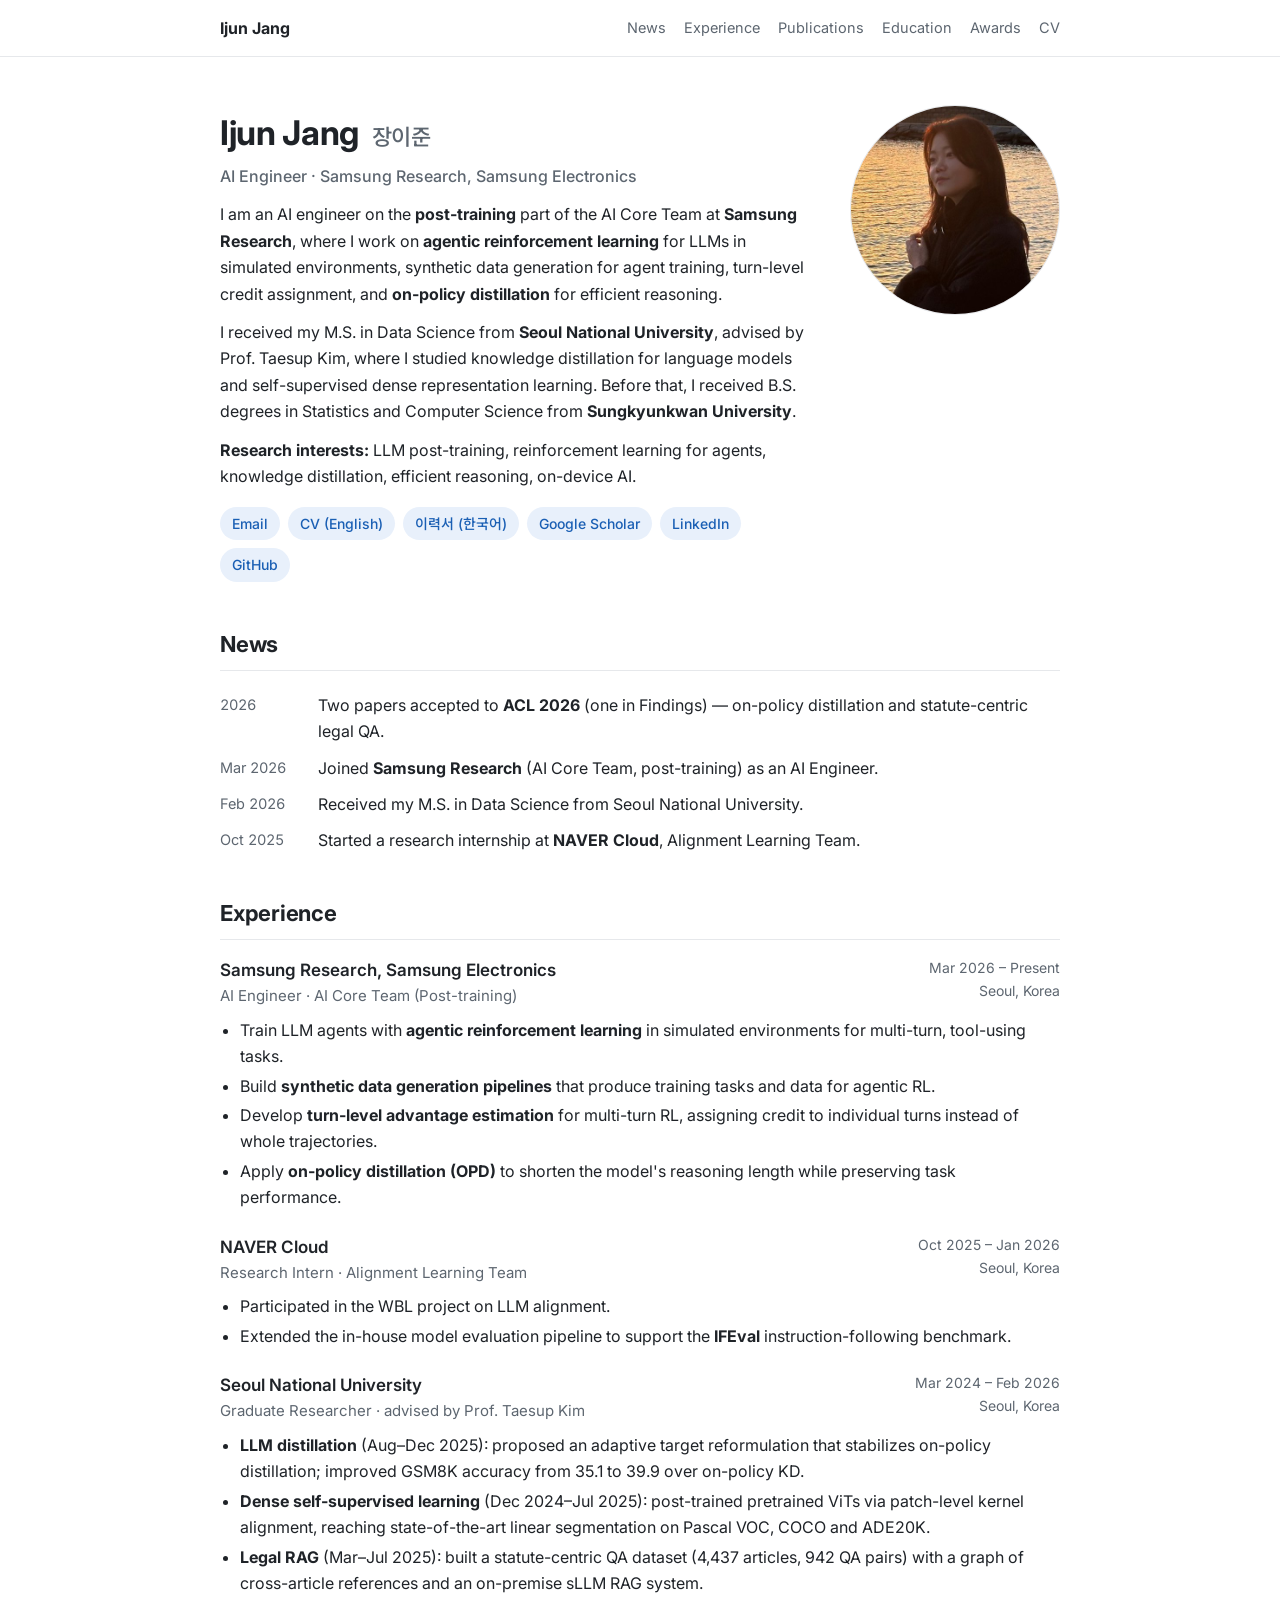
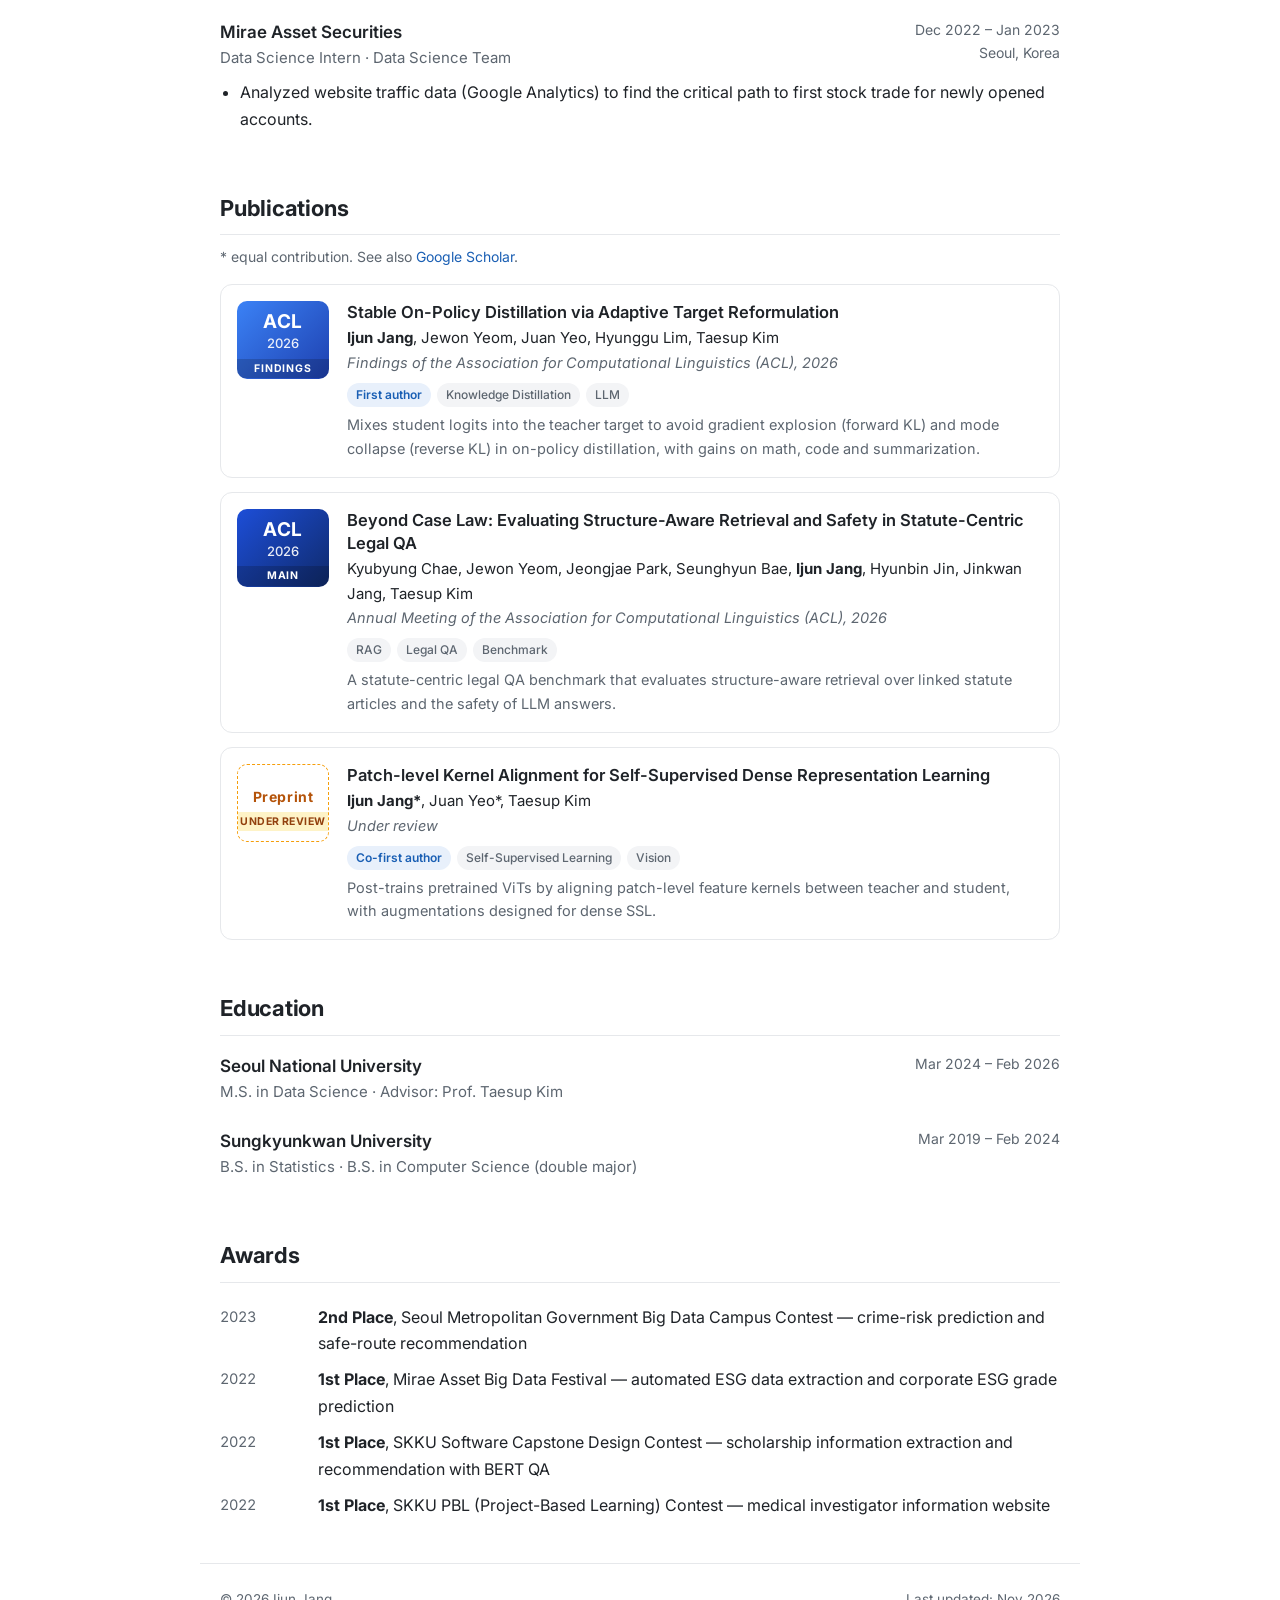
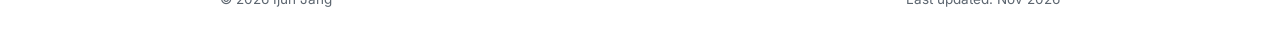
==== commit 361909f1: "Restyle publication venue badges and add topic tags Co-Authored-By: Claude Opus 5.5 <noreply@anthrop" ====
--- a/index.html
+++ b/index.html
@@ -127,31 +127,34 @@
       <p class="note">* equal contribution. See also <a href="https://scholar.google.com/citations?user=kGgmoOcAAAAJ" target="_blank" rel="noopener">Google Scholar</a>.</p>
 
       <div class="pub">
-        <div class="venue">ACL 2026<br><small>Findings</small></div>
+        <div class="venue findings"><span class="v-conf">ACL</span><span class="v-year">2026</span><span class="v-track">Findings</span></div>
         <div>
           <div class="pub-title">Stable On-Policy Distillation via Adaptive Target Reformulation</div>
           <div class="authors"><b>Ijun Jang</b>, Jewon Yeom, Juan Yeo, Hyunggu Lim, Taesup Kim</div>
           <div class="pub-venue"><i>Findings of the Association for Computational Linguistics (ACL), 2026</i></div>
+          <div class="tags"><span class="tag first">First author</span><span class="tag">Knowledge Distillation</span><span class="tag">LLM</span></div>
           <p class="tldr">Mixes student logits into the teacher target to avoid gradient explosion (forward KL) and mode collapse (reverse KL) in on-policy distillation, with gains on math, code and summarization.</p>
         </div>
       </div>
 
       <div class="pub">
-        <div class="venue">ACL 2026</div>
+        <div class="venue main"><span class="v-conf">ACL</span><span class="v-year">2026</span><span class="v-track">Main</span></div>
         <div>
           <div class="pub-title">Beyond Case Law: Evaluating Structure-Aware Retrieval and Safety in Statute-Centric Legal QA</div>
           <div class="authors">Kyubyung Chae, Jewon Yeom, Jeongjae Park, Seunghyun Bae, <b>Ijun Jang</b>, Hyunbin Jin, Jinkwan Jang, Taesup Kim</div>
           <div class="pub-venue"><i>Annual Meeting of the Association for Computational Linguistics (ACL), 2026</i></div>
+          <div class="tags"><span class="tag">RAG</span><span class="tag">Legal QA</span><span class="tag">Benchmark</span></div>
           <p class="tldr">A statute-centric legal QA benchmark that evaluates structure-aware retrieval over linked statute articles and the safety of LLM answers.</p>
         </div>
       </div>
 
       <div class="pub">
-        <div class="venue review">Under<br>review</div>
+        <div class="venue review"><span class="v-conf">Preprint</span><span class="v-track">Under review</span></div>
         <div>
           <div class="pub-title">Patch-level Kernel Alignment for Self-Supervised Dense Representation Learning</div>
           <div class="authors"><b>Ijun Jang*</b>, Juan Yeo*, Taesup Kim</div>
           <div class="pub-venue"><i>Under review</i></div>
+          <div class="tags"><span class="tag first">Co-first author</span><span class="tag">Self-Supervised Learning</span><span class="tag">Vision</span></div>
           <p class="tldr">Post-trains pretrained ViTs by aligning patch-level feature kernels between teacher and student, with augmentations designed for dense SSL.</p>
         </div>
       </div>
--- a/css/site.css
+++ b/css/site.css
@@ -86,18 +86,46 @@
 .entry li { margin: 3px 0; }
 
 /* publications */
-.pub { display: flex; gap: 18px; margin-bottom: 22px; }
+.pub {
+  display: flex; gap: 18px; margin-bottom: 14px; padding: 16px;
+  border: 1px solid var(--line); border-radius: 12px;
+  transition: border-color .15s, box-shadow .15s, transform .15s;
+}
+.pub:hover { border-color: color-mix(in srgb, var(--accent) 45%, var(--line)); box-shadow: 0 4px 14px rgba(0,0,0,.06); transform: translateY(-1px); }
 .venue {
-  flex: 0 0 88px; align-self: flex-start; text-align: center;
-  background: var(--accent); color: #fff; border-radius: 6px;
-  font-size: 13px; font-weight: 600; line-height: 1.3; padding: 6px 4px;
+  flex: 0 0 92px; align-self: flex-start;
+  display: flex; flex-direction: column; align-items: center; justify-content: center;
+  min-height: 78px; border-radius: 10px; overflow: hidden; text-align: center;
+  color: #fff; line-height: 1.1; position: relative;
 }
-.venue small { font-weight: 500; opacity: .9; }
-.venue.review { background: var(--chip); color: var(--muted); }
+.v-conf { font-size: 19px; font-weight: 700; letter-spacing: .04em; padding-top: 10px; }
+.v-year { font-size: 13px; font-weight: 500; opacity: .9; margin-top: 3px; }
+.v-track {
+  margin-top: 8px; width: 100%; padding: 4px 0;
+  font-size: 10.5px; font-weight: 700; letter-spacing: .08em; text-transform: uppercase;
+  background: rgba(0,0,0,.18);
+}
+.venue.main { background: linear-gradient(135deg, #1d4ed8, #0f2a6b); }
+.venue.findings { background: linear-gradient(135deg, #3b82f6, #1e40af); }
+.venue.review {
+  background: transparent; color: #b45309; border: 1.5px dashed #f59e0b;
+}
+.venue.review .v-conf { font-size: 14px; padding-top: 14px; }
+.venue.review .v-track { background: #fef3c7; color: #92400e; letter-spacing: .04em; }
+@media (prefers-color-scheme: dark) {
+  .venue.review { color: #fbbf24; }
+  .venue.review .v-track { background: #3a2a0c; color: #fcd34d; }
+}
 .pub-title { font-weight: 600; font-size: 16.5px; line-height: 1.4; }
 .authors { font-size: 15px; margin-top: 2px; }
 .pub-venue { color: var(--muted); font-size: 14.5px; }
-.tldr { margin: 4px 0 0; font-size: 14.5px; color: var(--muted); }
+.tldr { margin: 6px 0 0; font-size: 14.5px; color: var(--muted); }
+.tags { display: flex; flex-wrap: wrap; gap: 6px; margin-top: 8px; }
+.tag {
+  font-size: 12px; font-weight: 500; padding: 2px 9px; border-radius: 999px;
+  background: var(--chip); color: var(--muted);
+}
+.tag.first { background: var(--accent-soft); color: var(--accent); font-weight: 600; }
 
 .footer {
   display: flex; justify-content: space-between; flex-wrap: wrap; gap: 8px;
@@ -115,8 +143,10 @@
   .meta { text-align: left; white-space: normal; }
   .meta > span { display: inline; }
   .meta > span + span::before { content: " · "; }
-  .pub { flex-direction: column; gap: 6px; }
-  .venue { flex: none; padding: 3px 10px; }
-  .venue br { display: none; }
+  .pub { flex-direction: column; gap: 10px; padding: 14px; }
+  .venue { flex: none; flex-direction: row; min-height: 0; gap: 6px; padding: 0 0 0 12px; align-self: flex-start; border-radius: 999px; }
+  .v-conf, .venue.review .v-conf { font-size: 13px; padding: 5px 0; }
+  .v-year { font-size: 13px; margin: 0; }
+  .v-track { margin: 0; width: auto; padding: 6px 10px; font-size: 10px; align-self: stretch; display: flex; align-items: center; }
   .date { flex-basis: 70px; }
 }
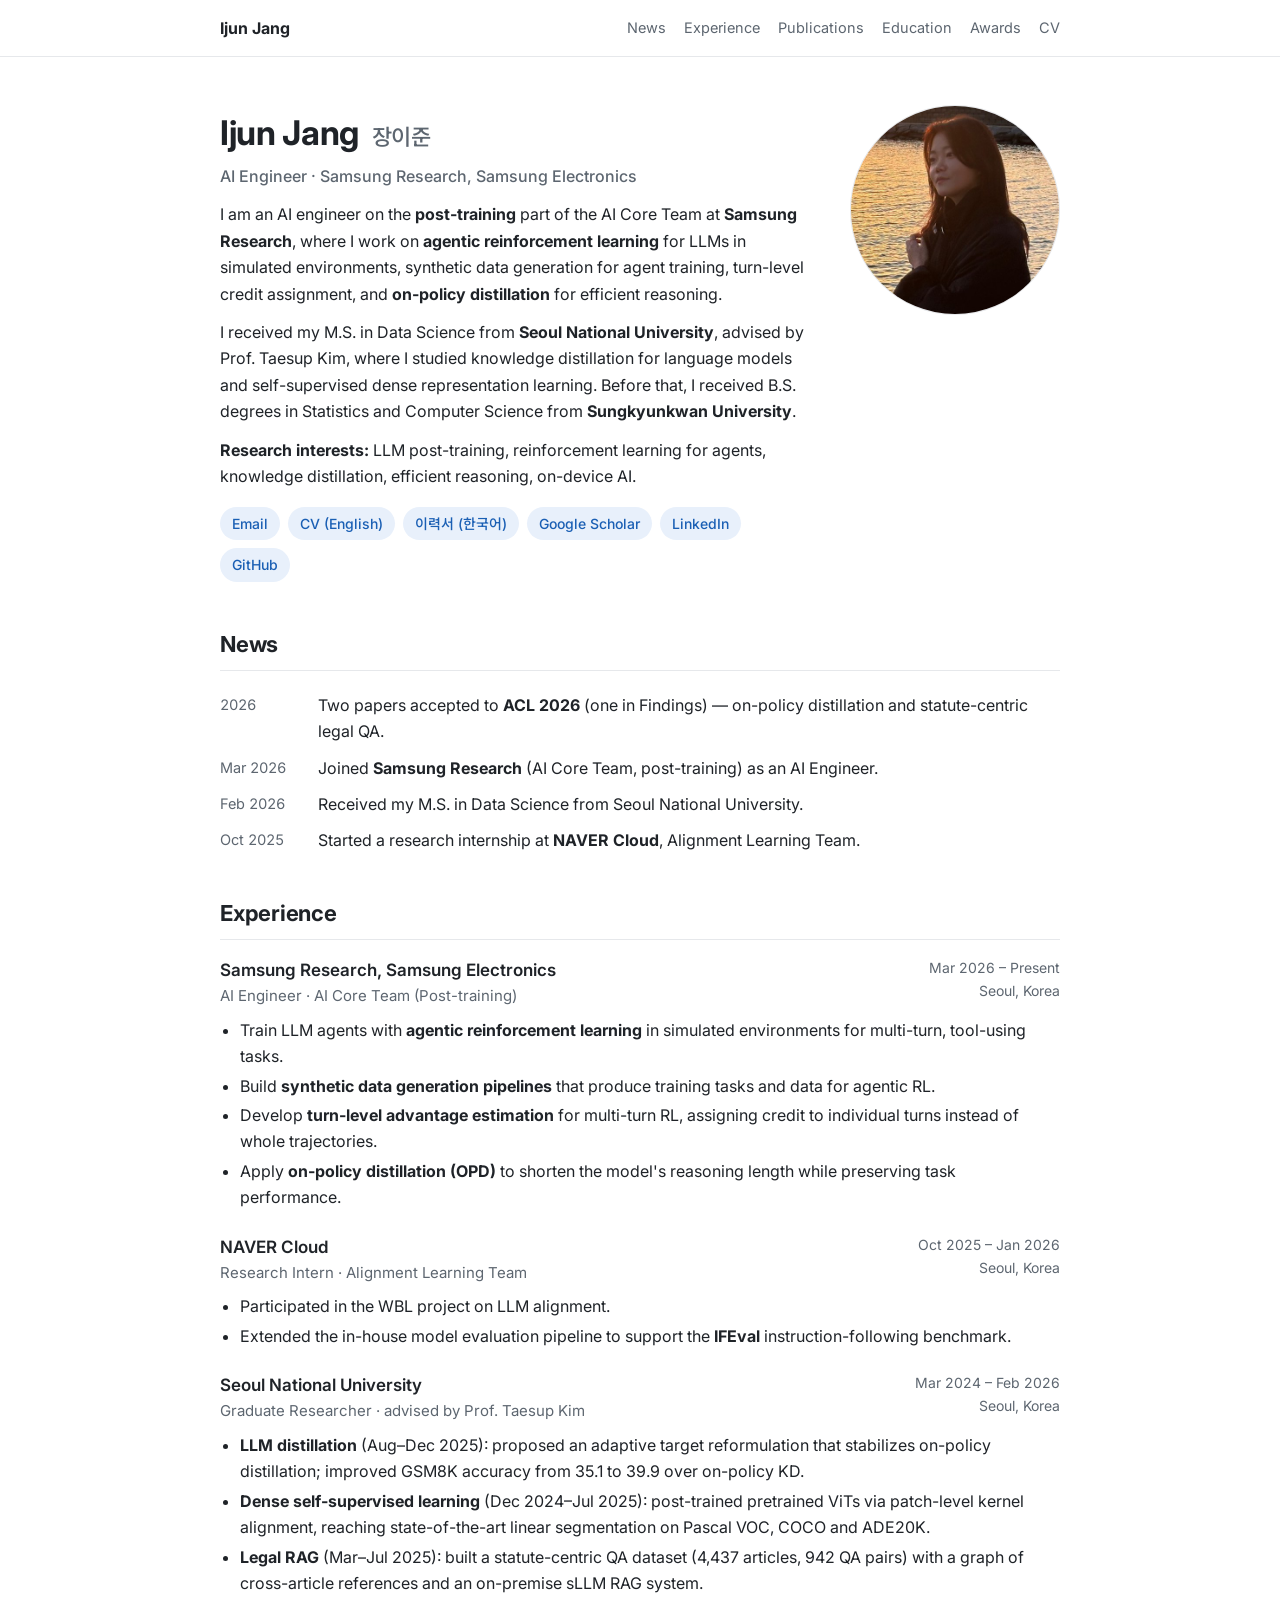
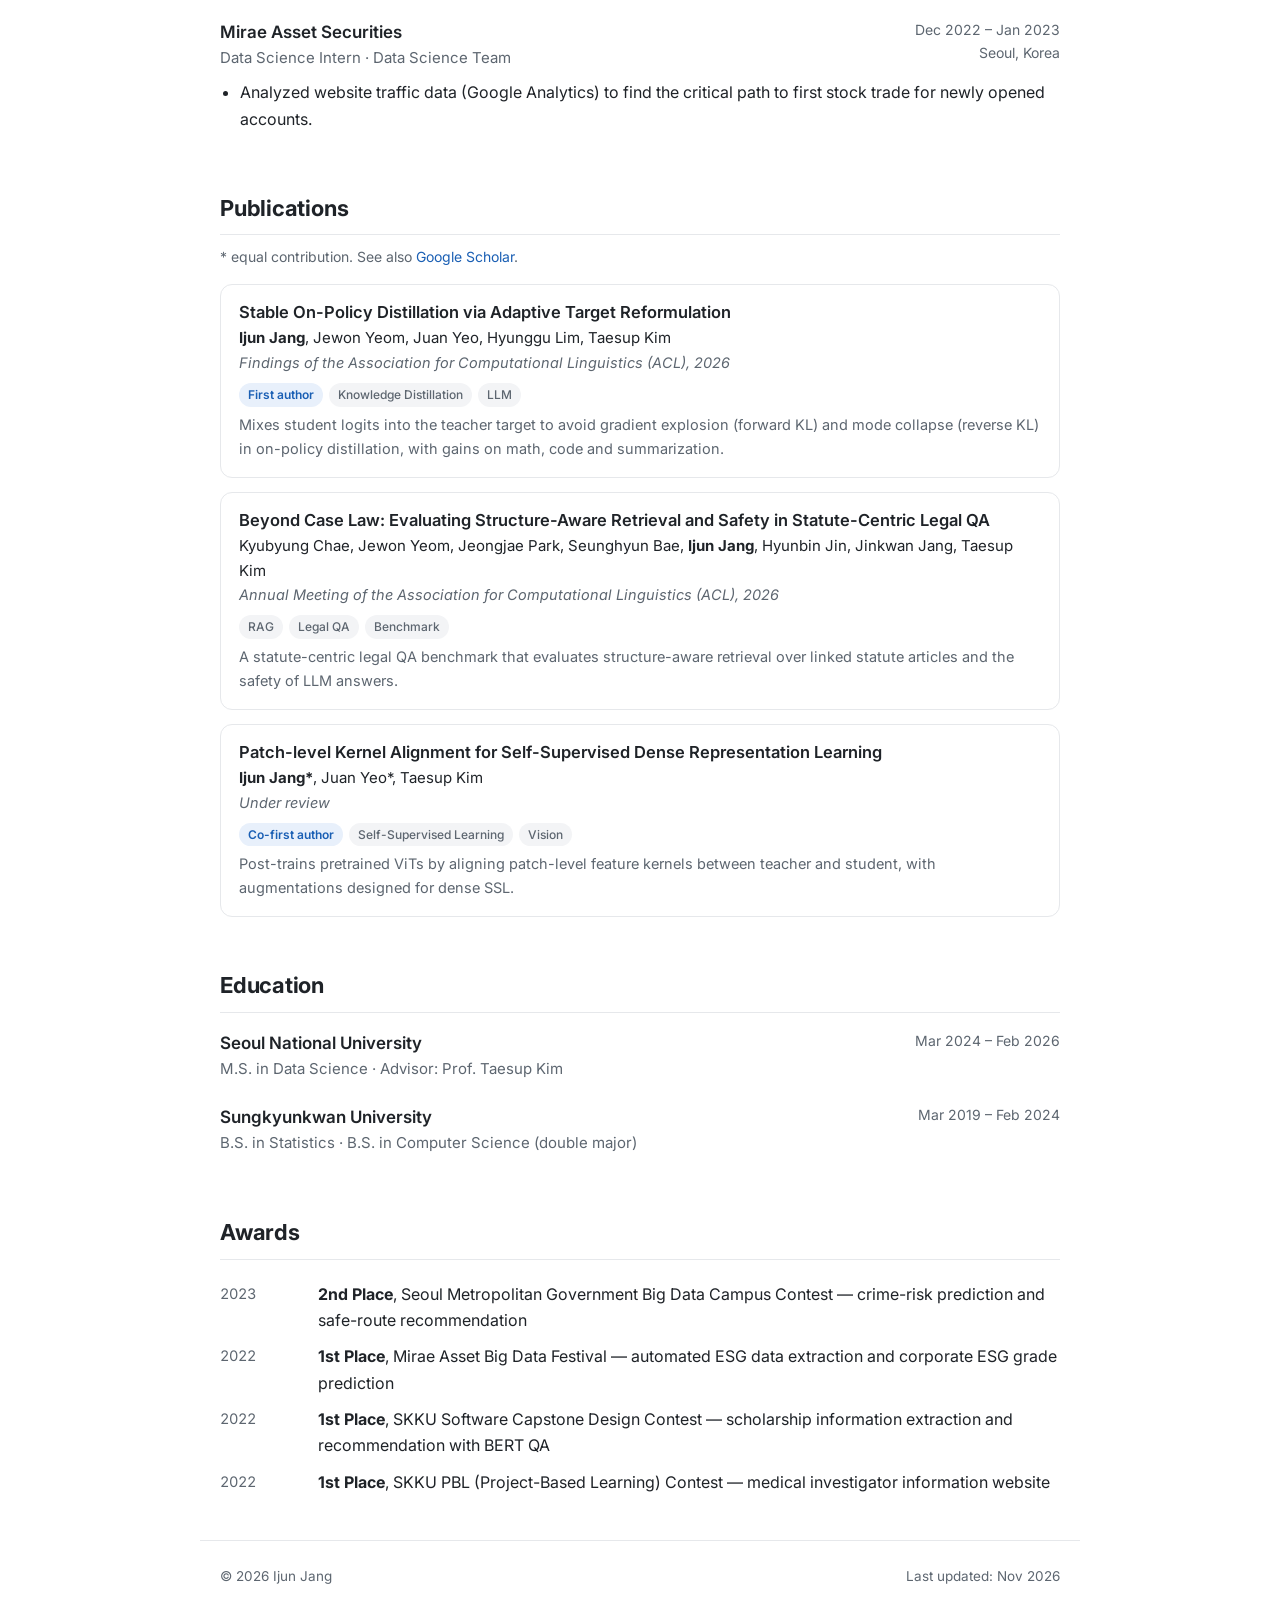
==== commit 00b376bd: "Remove venue badges from publications Co-Authored-By: Claude Opus 5.5 <noreply@anthropic.com> Claude" ====
--- a/index.html
+++ b/index.html
@@ -127,7 +127,6 @@
       <p class="note">* equal contribution. See also <a href="https://scholar.google.com/citations?user=kGgmoOcAAAAJ" target="_blank" rel="noopener">Google Scholar</a>.</p>
 
       <div class="pub">
-        <div class="venue findings"><span class="v-conf">ACL</span><span class="v-year">2026</span><span class="v-track">Findings</span></div>
         <div>
           <div class="pub-title">Stable On-Policy Distillation via Adaptive Target Reformulation</div>
           <div class="authors"><b>Ijun Jang</b>, Jewon Yeom, Juan Yeo, Hyunggu Lim, Taesup Kim</div>
@@ -138,7 +137,6 @@
       </div>
 
       <div class="pub">
-        <div class="venue main"><span class="v-conf">ACL</span><span class="v-year">2026</span><span class="v-track">Main</span></div>
         <div>
           <div class="pub-title">Beyond Case Law: Evaluating Structure-Aware Retrieval and Safety in Statute-Centric Legal QA</div>
           <div class="authors">Kyubyung Chae, Jewon Yeom, Jeongjae Park, Seunghyun Bae, <b>Ijun Jang</b>, Hyunbin Jin, Jinkwan Jang, Taesup Kim</div>
@@ -149,7 +147,6 @@
       </div>
 
       <div class="pub">
-        <div class="venue review"><span class="v-conf">Preprint</span><span class="v-track">Under review</span></div>
         <div>
           <div class="pub-title">Patch-level Kernel Alignment for Self-Supervised Dense Representation Learning</div>
           <div class="authors"><b>Ijun Jang*</b>, Juan Yeo*, Taesup Kim</div>
--- a/css/site.css
+++ b/css/site.css
@@ -87,35 +87,11 @@
 
 /* publications */
 .pub {
-  display: flex; gap: 18px; margin-bottom: 14px; padding: 16px;
+  margin-bottom: 14px; padding: 16px 18px;
   border: 1px solid var(--line); border-radius: 12px;
   transition: border-color .15s, box-shadow .15s, transform .15s;
 }
 .pub:hover { border-color: color-mix(in srgb, var(--accent) 45%, var(--line)); box-shadow: 0 4px 14px rgba(0,0,0,.06); transform: translateY(-1px); }
-.venue {
-  flex: 0 0 92px; align-self: flex-start;
-  display: flex; flex-direction: column; align-items: center; justify-content: center;
-  min-height: 78px; border-radius: 10px; overflow: hidden; text-align: center;
-  color: #fff; line-height: 1.1; position: relative;
-}
-.v-conf { font-size: 19px; font-weight: 700; letter-spacing: .04em; padding-top: 10px; }
-.v-year { font-size: 13px; font-weight: 500; opacity: .9; margin-top: 3px; }
-.v-track {
-  margin-top: 8px; width: 100%; padding: 4px 0;
-  font-size: 10.5px; font-weight: 700; letter-spacing: .08em; text-transform: uppercase;
-  background: rgba(0,0,0,.18);
-}
-.venue.main { background: linear-gradient(135deg, #1d4ed8, #0f2a6b); }
-.venue.findings { background: linear-gradient(135deg, #3b82f6, #1e40af); }
-.venue.review {
-  background: transparent; color: #b45309; border: 1.5px dashed #f59e0b;
-}
-.venue.review .v-conf { font-size: 14px; padding-top: 14px; }
-.venue.review .v-track { background: #fef3c7; color: #92400e; letter-spacing: .04em; }
-@media (prefers-color-scheme: dark) {
-  .venue.review { color: #fbbf24; }
-  .venue.review .v-track { background: #3a2a0c; color: #fcd34d; }
-}
 .pub-title { font-weight: 600; font-size: 16.5px; line-height: 1.4; }
 .authors { font-size: 15px; margin-top: 2px; }
 .pub-venue { color: var(--muted); font-size: 14.5px; }
@@ -143,10 +119,6 @@
   .meta { text-align: left; white-space: normal; }
   .meta > span { display: inline; }
   .meta > span + span::before { content: " · "; }
-  .pub { flex-direction: column; gap: 10px; padding: 14px; }
-  .venue { flex: none; flex-direction: row; min-height: 0; gap: 6px; padding: 0 0 0 12px; align-self: flex-start; border-radius: 999px; }
-  .v-conf, .venue.review .v-conf { font-size: 13px; padding: 5px 0; }
-  .v-year { font-size: 13px; margin: 0; }
-  .v-track { margin: 0; width: auto; padding: 6px 10px; font-size: 10px; align-self: stretch; display: flex; align-items: center; }
+  .pub { padding: 14px; }
   .date { flex-basis: 70px; }
 }
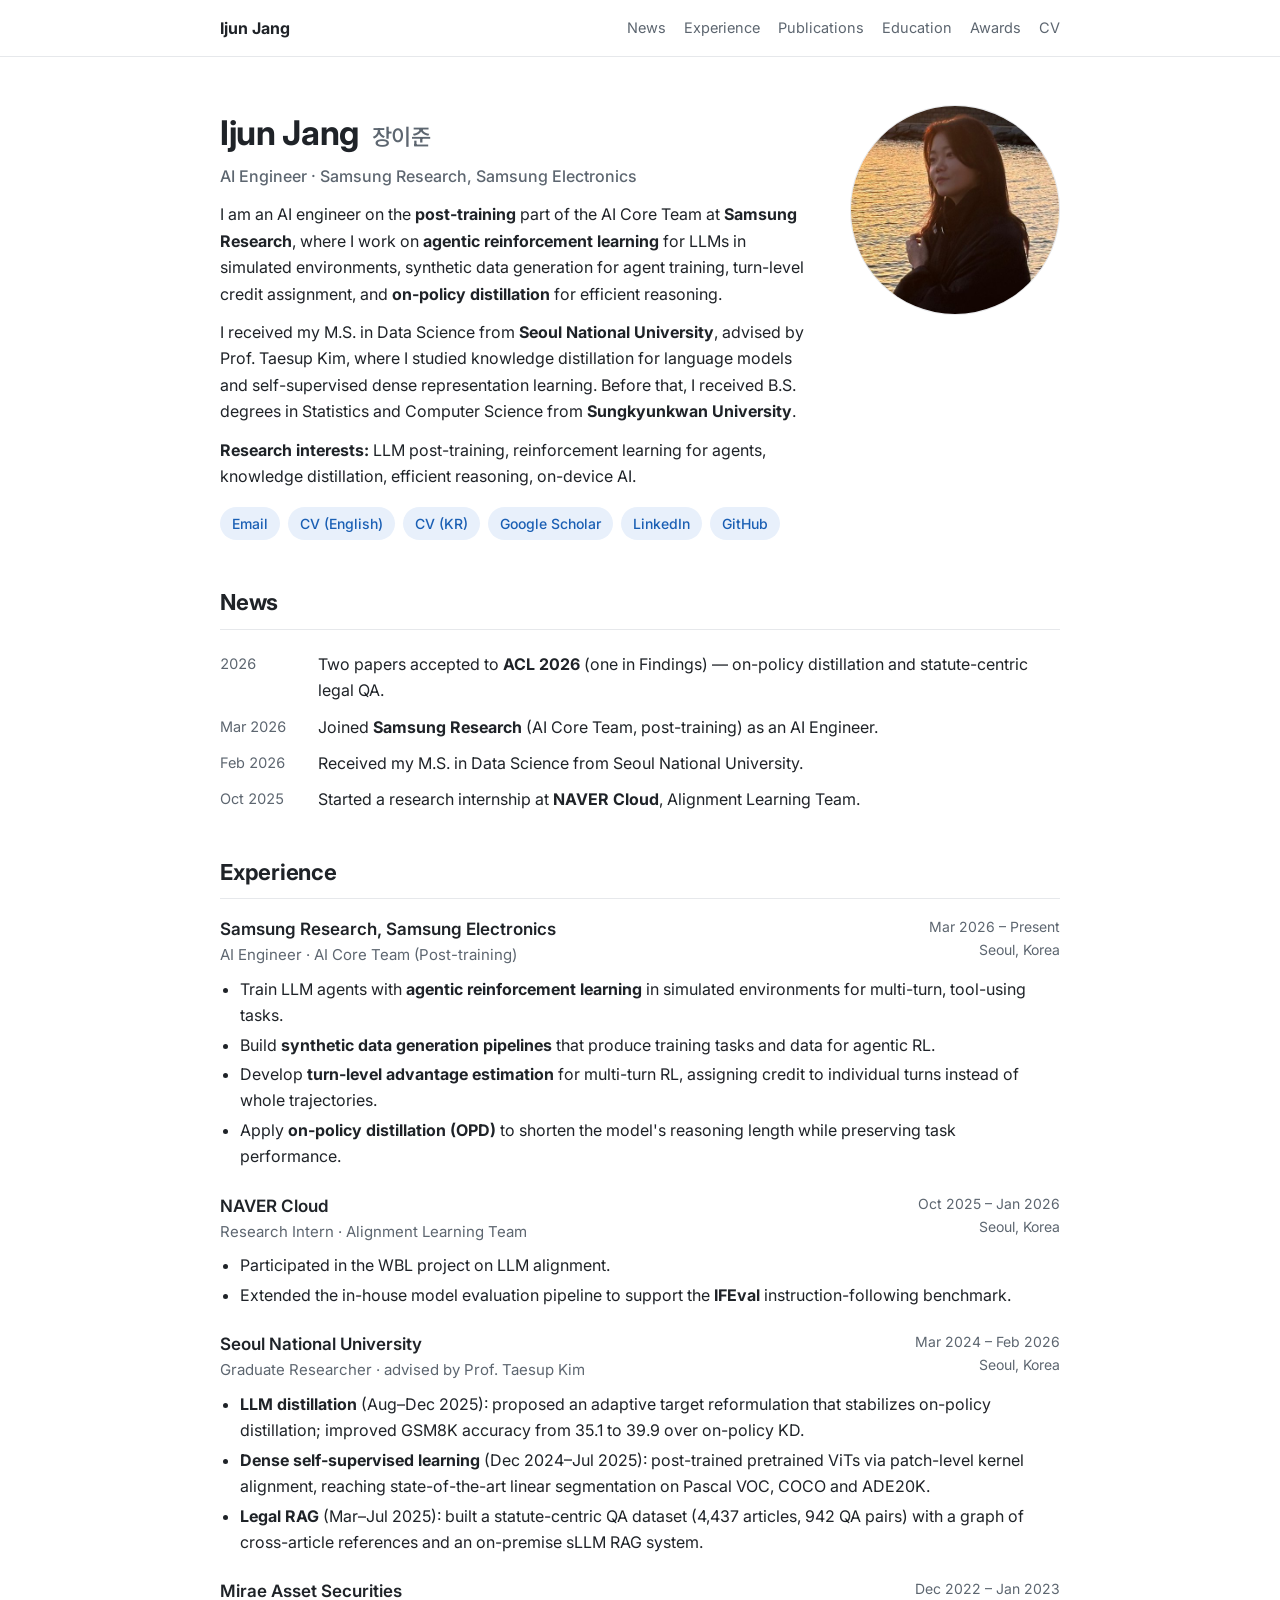
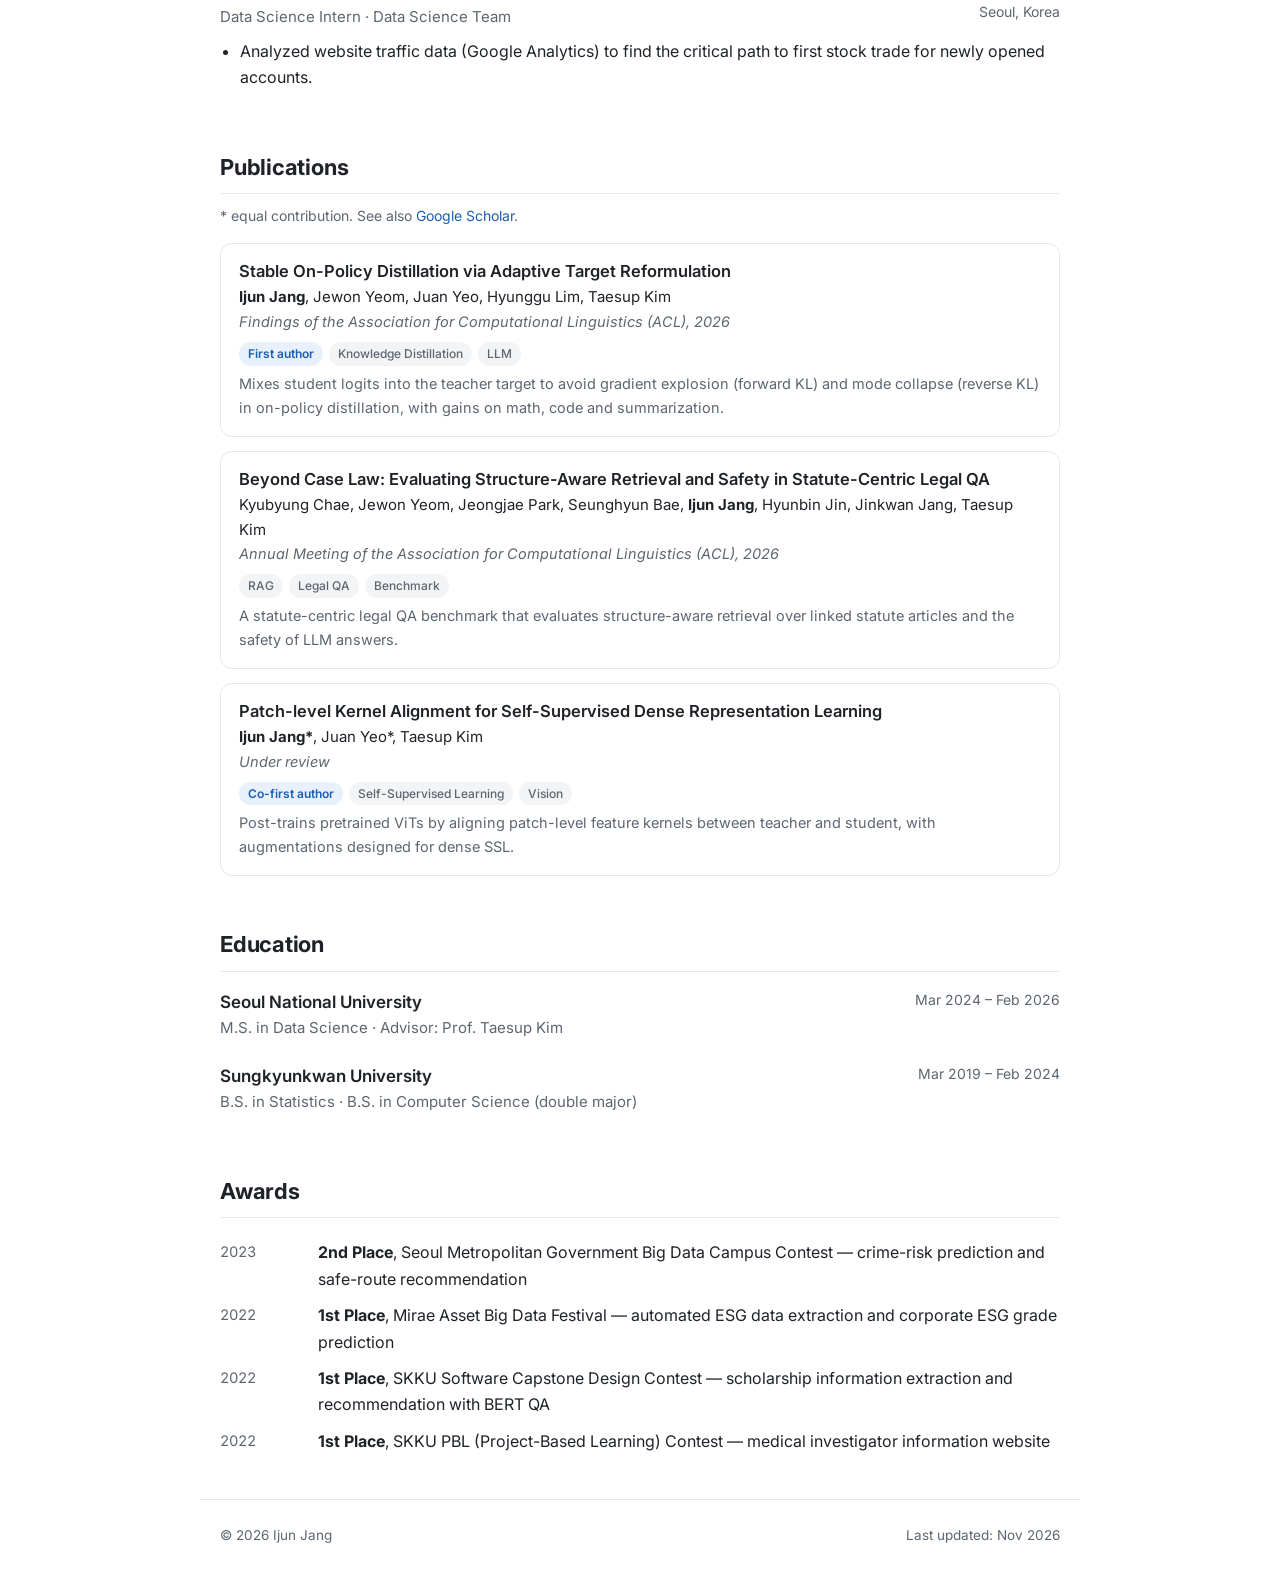
==== commit edf938e0: "Rename Korean CV button to CV (KR) Co-Authored-By: Claude Opus 5.5 <noreply@anthropic.com> Claude-Se" ====
--- a/index.html
+++ b/index.html
@@ -50,7 +50,7 @@
         <div class="links">
           <a href="mailto:jangij0824@gmail.com">Email</a>
           <a href="cv/en.html">CV (English)</a>
-          <a href="cv/ko.html">이력서 (한국어)</a>
+          <a href="cv/ko.html">CV (KR)</a>
           <a href="https://scholar.google.com/citations?user=kGgmoOcAAAAJ" target="_blank" rel="noopener">Google Scholar</a>
           <a href="https://www.linkedin.com/in/ijun-jang-421b31249/" target="_blank" rel="noopener">LinkedIn</a>
           <a href="https://github.com/jjun-0824" target="_blank" rel="noopener">GitHub</a>
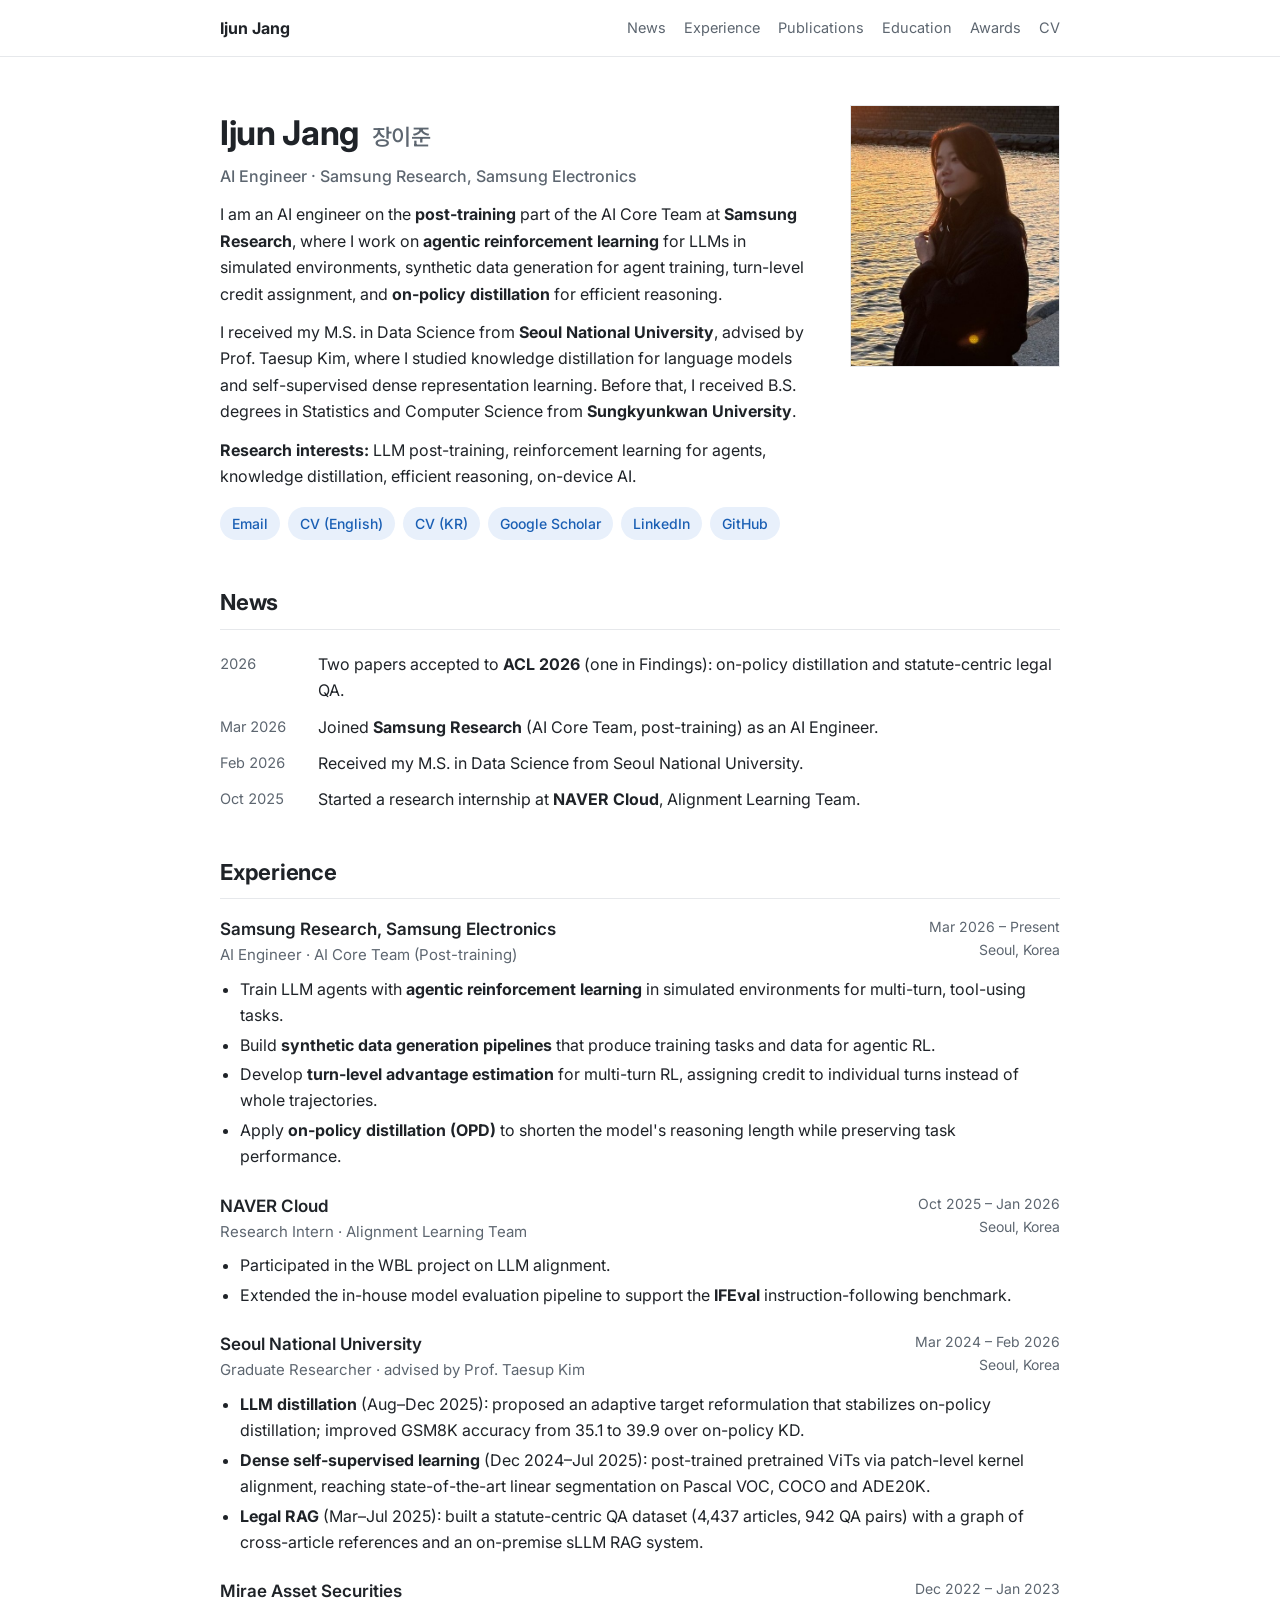
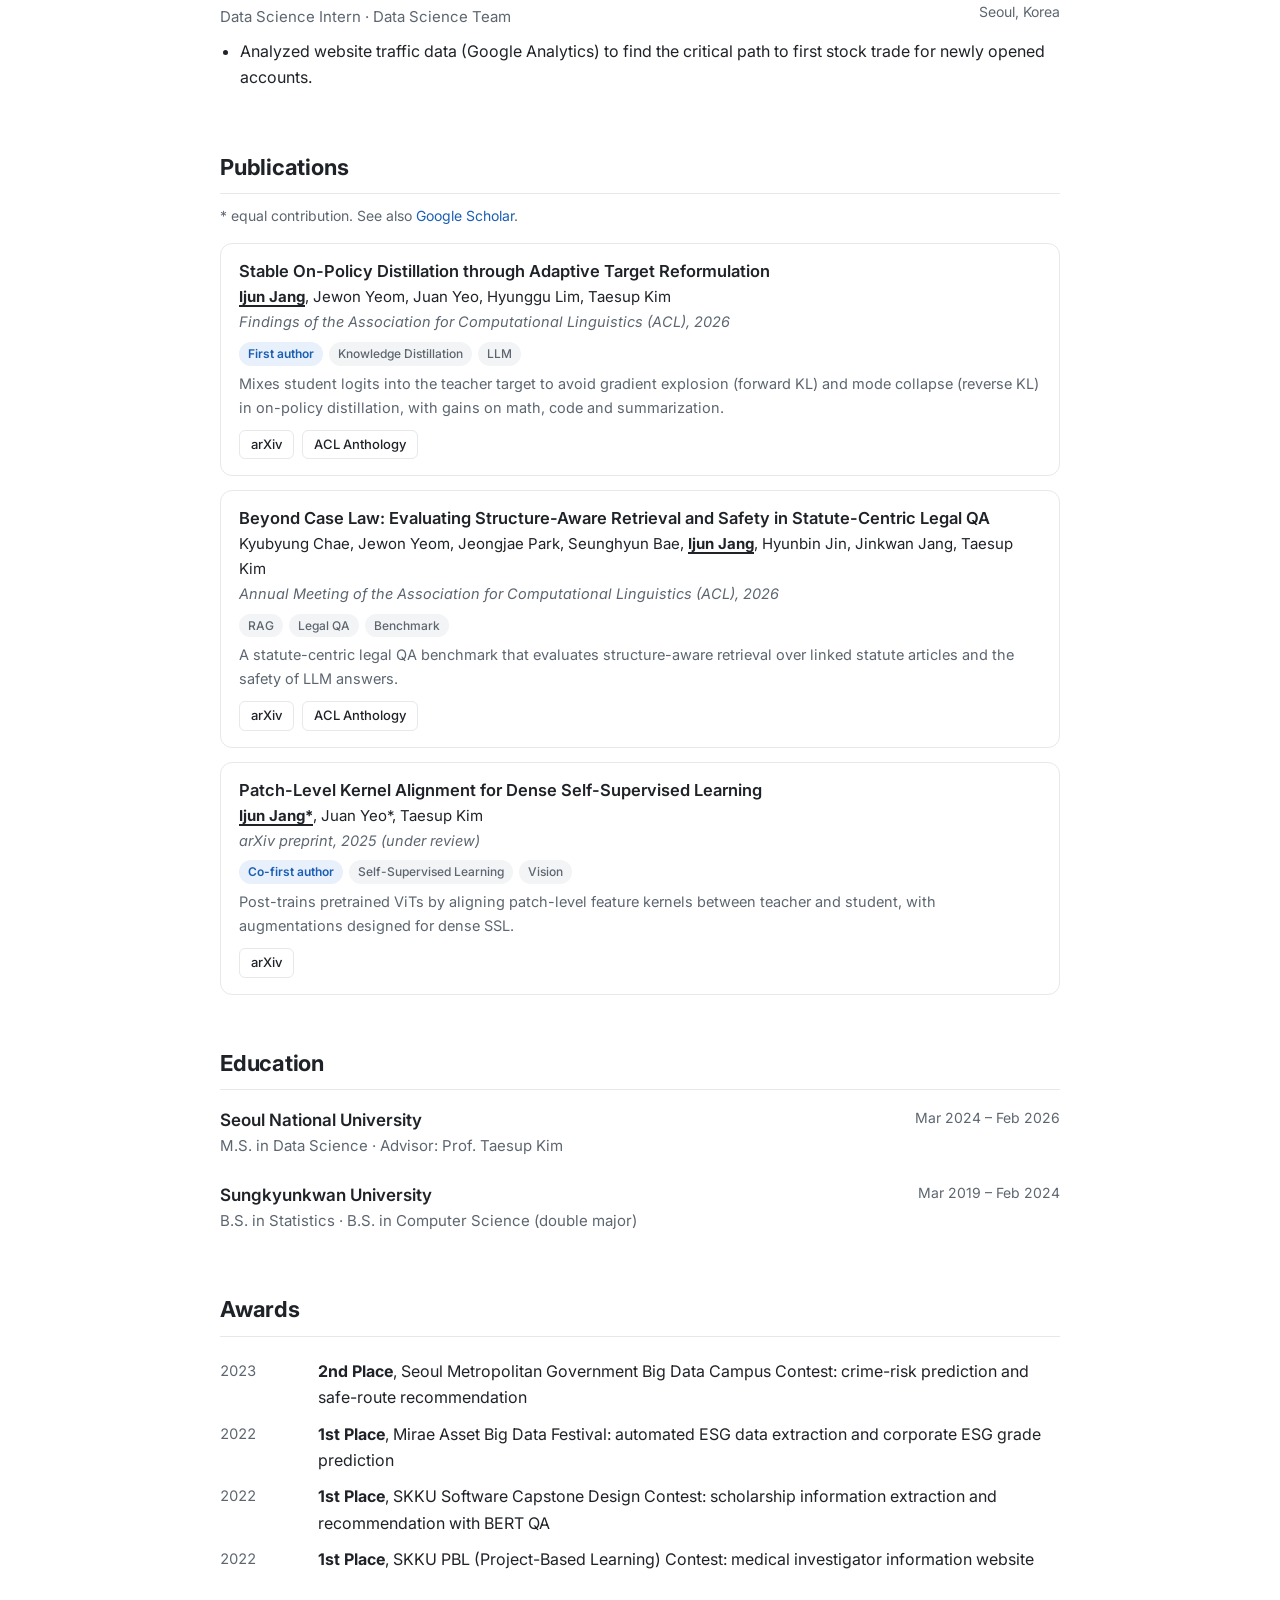
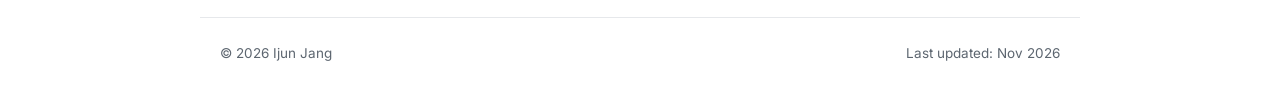
==== commit e7feead2: "Link publications to arXiv/ACL Anthology, underline own name, drop em dashes - Titles link to arXiv;" ====
--- a/index.html
+++ b/index.html
@@ -4,7 +4,7 @@
   <meta charset="utf-8">
   <meta name="viewport" content="width=device-width, initial-scale=1">
   <title>Ijun Jang</title>
-  <meta name="description" content="Ijun Jang (장이준) — AI Engineer at Samsung Research working on LLM post-training, agentic reinforcement learning and on-policy distillation.">
+  <meta name="description" content="Ijun Jang (장이준), AI Engineer at Samsung Research working on LLM post-training, agentic reinforcement learning and on-policy distillation.">
   <link rel="icon" href="data:image/svg+xml,<svg xmlns='http://www.w3.org/2000/svg' viewBox='0 0 100 100'><text y='.9em' font-size='90'>🌿</text></svg>">
   <link rel="preconnect" href="https://fonts.googleapis.com">
   <link rel="preconnect" href="https://fonts.gstatic.com" crossorigin>
@@ -63,7 +63,7 @@
     <section id="news">
       <h2>News</h2>
       <ul class="news">
-        <li><span class="date">2026</span><span>Two papers accepted to <b>ACL 2026</b> (one in Findings) — on-policy distillation and statute-centric legal QA.</span></li>
+        <li><span class="date">2026</span><span>Two papers accepted to <b>ACL 2026</b> (one in Findings): on-policy distillation and statute-centric legal QA.</span></li>
         <li><span class="date">Mar 2026</span><span>Joined <b>Samsung Research</b> (AI Core Team, post-training) as an AI Engineer.</span></li>
         <li><span class="date">Feb 2026</span><span>Received my M.S. in Data Science from Seoul National University.</span></li>
         <li><span class="date">Oct 2025</span><span>Started a research internship at <b>NAVER Cloud</b>, Alignment Learning Team.</span></li>
@@ -128,31 +128,34 @@
 
       <div class="pub">
         <div>
-          <div class="pub-title">Stable On-Policy Distillation via Adaptive Target Reformulation</div>
+          <a class="pub-title" href="https://arxiv.org/abs/2601.07155" target="_blank" rel="noopener">Stable On-Policy Distillation through Adaptive Target Reformulation</a>
           <div class="authors"><b>Ijun Jang</b>, Jewon Yeom, Juan Yeo, Hyunggu Lim, Taesup Kim</div>
           <div class="pub-venue"><i>Findings of the Association for Computational Linguistics (ACL), 2026</i></div>
           <div class="tags"><span class="tag first">First author</span><span class="tag">Knowledge Distillation</span><span class="tag">LLM</span></div>
           <p class="tldr">Mixes student logits into the teacher target to avoid gradient explosion (forward KL) and mode collapse (reverse KL) in on-policy distillation, with gains on math, code and summarization.</p>
+          <div class="pub-links"><a href="https://arxiv.org/abs/2601.07155" target="_blank" rel="noopener">arXiv</a><a href="https://aclanthology.org/2026.findings-acl.2094/" target="_blank" rel="noopener">ACL Anthology</a></div>
         </div>
       </div>
 
       <div class="pub">
         <div>
-          <div class="pub-title">Beyond Case Law: Evaluating Structure-Aware Retrieval and Safety in Statute-Centric Legal QA</div>
+          <a class="pub-title" href="https://arxiv.org/abs/2604.06173" target="_blank" rel="noopener">Beyond Case Law: Evaluating Structure-Aware Retrieval and Safety in Statute-Centric Legal QA</a>
           <div class="authors">Kyubyung Chae, Jewon Yeom, Jeongjae Park, Seunghyun Bae, <b>Ijun Jang</b>, Hyunbin Jin, Jinkwan Jang, Taesup Kim</div>
           <div class="pub-venue"><i>Annual Meeting of the Association for Computational Linguistics (ACL), 2026</i></div>
           <div class="tags"><span class="tag">RAG</span><span class="tag">Legal QA</span><span class="tag">Benchmark</span></div>
           <p class="tldr">A statute-centric legal QA benchmark that evaluates structure-aware retrieval over linked statute articles and the safety of LLM answers.</p>
+          <div class="pub-links"><a href="https://arxiv.org/abs/2604.06173" target="_blank" rel="noopener">arXiv</a><a href="https://aclanthology.org/2026.acl-long.2112/" target="_blank" rel="noopener">ACL Anthology</a></div>
         </div>
       </div>
 
       <div class="pub">
         <div>
-          <div class="pub-title">Patch-level Kernel Alignment for Self-Supervised Dense Representation Learning</div>
+          <a class="pub-title" href="https://arxiv.org/abs/2509.05606" target="_blank" rel="noopener">Patch-Level Kernel Alignment for Dense Self-Supervised Learning</a>
           <div class="authors"><b>Ijun Jang*</b>, Juan Yeo*, Taesup Kim</div>
-          <div class="pub-venue"><i>Under review</i></div>
+          <div class="pub-venue"><i>arXiv preprint, 2025 (under review)</i></div>
           <div class="tags"><span class="tag first">Co-first author</span><span class="tag">Self-Supervised Learning</span><span class="tag">Vision</span></div>
           <p class="tldr">Post-trains pretrained ViTs by aligning patch-level feature kernels between teacher and student, with augmentations designed for dense SSL.</p>
+          <div class="pub-links"><a href="https://arxiv.org/abs/2509.05606" target="_blank" rel="noopener">arXiv</a></div>
         </div>
       </div>
     </section>
@@ -178,10 +181,10 @@
     <section id="awards">
       <h2>Awards</h2>
       <ul class="awards">
-        <li><span class="date">2023</span><span><b>2nd Place</b>, Seoul Metropolitan Government Big Data Campus Contest — crime-risk prediction and safe-route recommendation</span></li>
-        <li><span class="date">2022</span><span><b>1st Place</b>, Mirae Asset Big Data Festival — automated ESG data extraction and corporate ESG grade prediction</span></li>
-        <li><span class="date">2022</span><span><b>1st Place</b>, SKKU Software Capstone Design Contest — scholarship information extraction and recommendation with BERT QA</span></li>
-        <li><span class="date">2022</span><span><b>1st Place</b>, SKKU PBL (Project-Based Learning) Contest — medical investigator information website</span></li>
+        <li><span class="date">2023</span><span><b>2nd Place</b>, Seoul Metropolitan Government Big Data Campus Contest: crime-risk prediction and safe-route recommendation</span></li>
+        <li><span class="date">2022</span><span><b>1st Place</b>, Mirae Asset Big Data Festival: automated ESG data extraction and corporate ESG grade prediction</span></li>
+        <li><span class="date">2022</span><span><b>1st Place</b>, SKKU Software Capstone Design Contest: scholarship information extraction and recommendation with BERT QA</span></li>
+        <li><span class="date">2022</span><span><b>1st Place</b>, SKKU PBL (Project-Based Learning) Contest: medical investigator information website</span></li>
       </ul>
     </section>
   </main>
--- a/css/site.css
+++ b/css/site.css
@@ -54,7 +54,7 @@
 .profile h1 .ko { font-size: 22px; font-weight: 500; color: var(--muted); margin-left: 6px; }
 .role { color: var(--muted); margin: 0 0 18px; font-weight: 500; }
 .profile p { margin: 0 0 12px; }
-.photo { width: 210px; height: 210px; object-fit: cover; border-radius: 50%; flex-shrink: 0; border: 1px solid var(--line); }
+.photo { width: 210px; height: 262px; object-fit: cover; border-radius: 0; flex-shrink: 0; border: 1px solid var(--line); }
 .links { display: flex; flex-wrap: wrap; gap: 8px; margin-top: 18px; }
 .links a {
   font-size: 14px; padding: 5px 12px; border-radius: 999px;
@@ -92,7 +92,15 @@
   transition: border-color .15s, box-shadow .15s, transform .15s;
 }
 .pub:hover { border-color: color-mix(in srgb, var(--accent) 45%, var(--line)); box-shadow: 0 4px 14px rgba(0,0,0,.06); transform: translateY(-1px); }
-.pub-title { font-weight: 600; font-size: 16.5px; line-height: 1.4; }
+.pub-title { display: block; font-weight: 600; font-size: 16.5px; line-height: 1.4; color: var(--fg); }
+a.pub-title:hover { color: var(--accent); text-decoration: none; }
+.authors b { text-decoration: underline; text-underline-offset: 3px; text-decoration-thickness: 1.5px; }
+.pub-links { display: flex; flex-wrap: wrap; gap: 8px; margin-top: 10px; }
+.pub-links a {
+  font-size: 13px; font-weight: 500; padding: 3px 11px; border-radius: 6px;
+  border: 1px solid var(--line); color: var(--fg);
+}
+.pub-links a:hover { border-color: var(--accent); color: var(--accent); text-decoration: none; }
 .authors { font-size: 15px; margin-top: 2px; }
 .pub-venue { color: var(--muted); font-size: 14.5px; }
 .tldr { margin: 6px 0 0; font-size: 14.5px; color: var(--muted); }
@@ -113,7 +121,7 @@
   .topbar nav { gap: 14px; }
   .brand { display: none; }
   .profile { flex-direction: column-reverse; gap: 20px; padding-top: 28px; }
-  .photo { width: 140px; height: 140px; }
+  .photo { width: 150px; height: 188px; }
   .profile h1 { font-size: 28px; }
   .entry-head { flex-direction: column; gap: 2px; }
   .meta { text-align: left; white-space: normal; }
